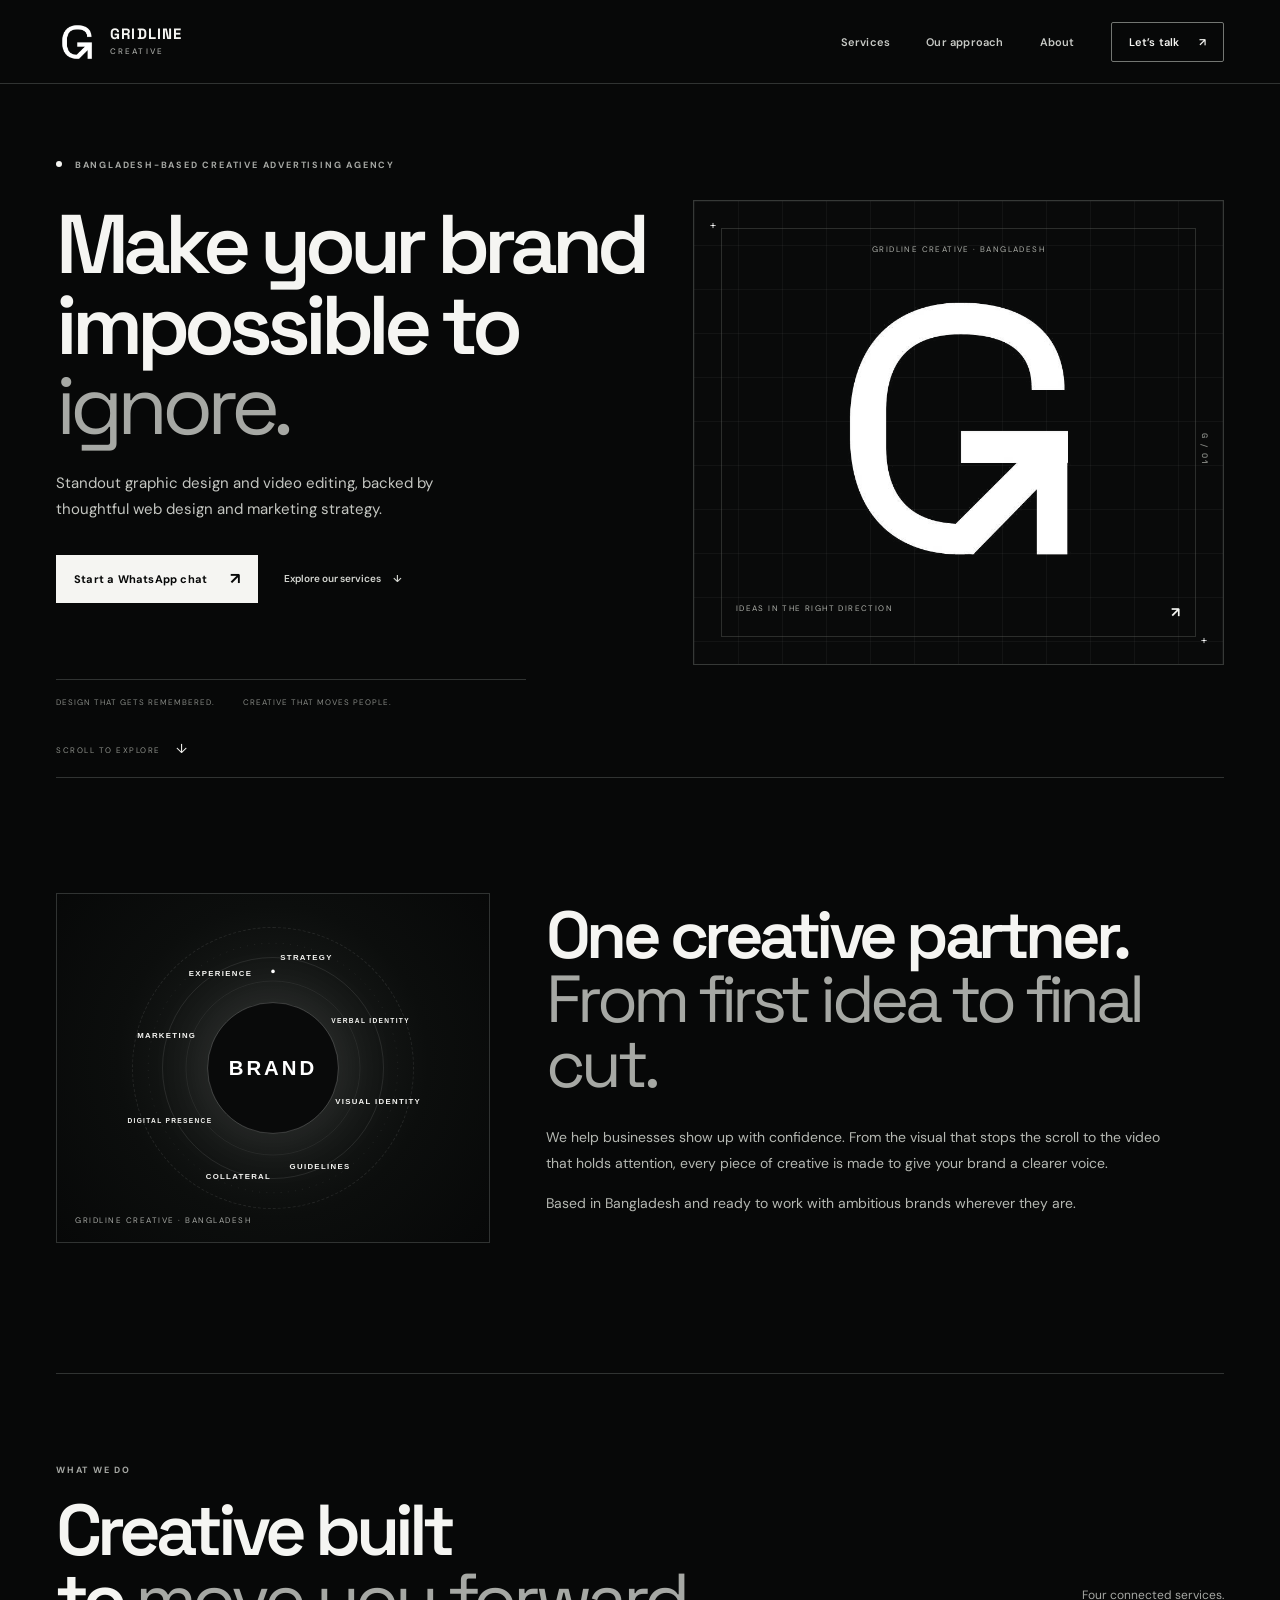
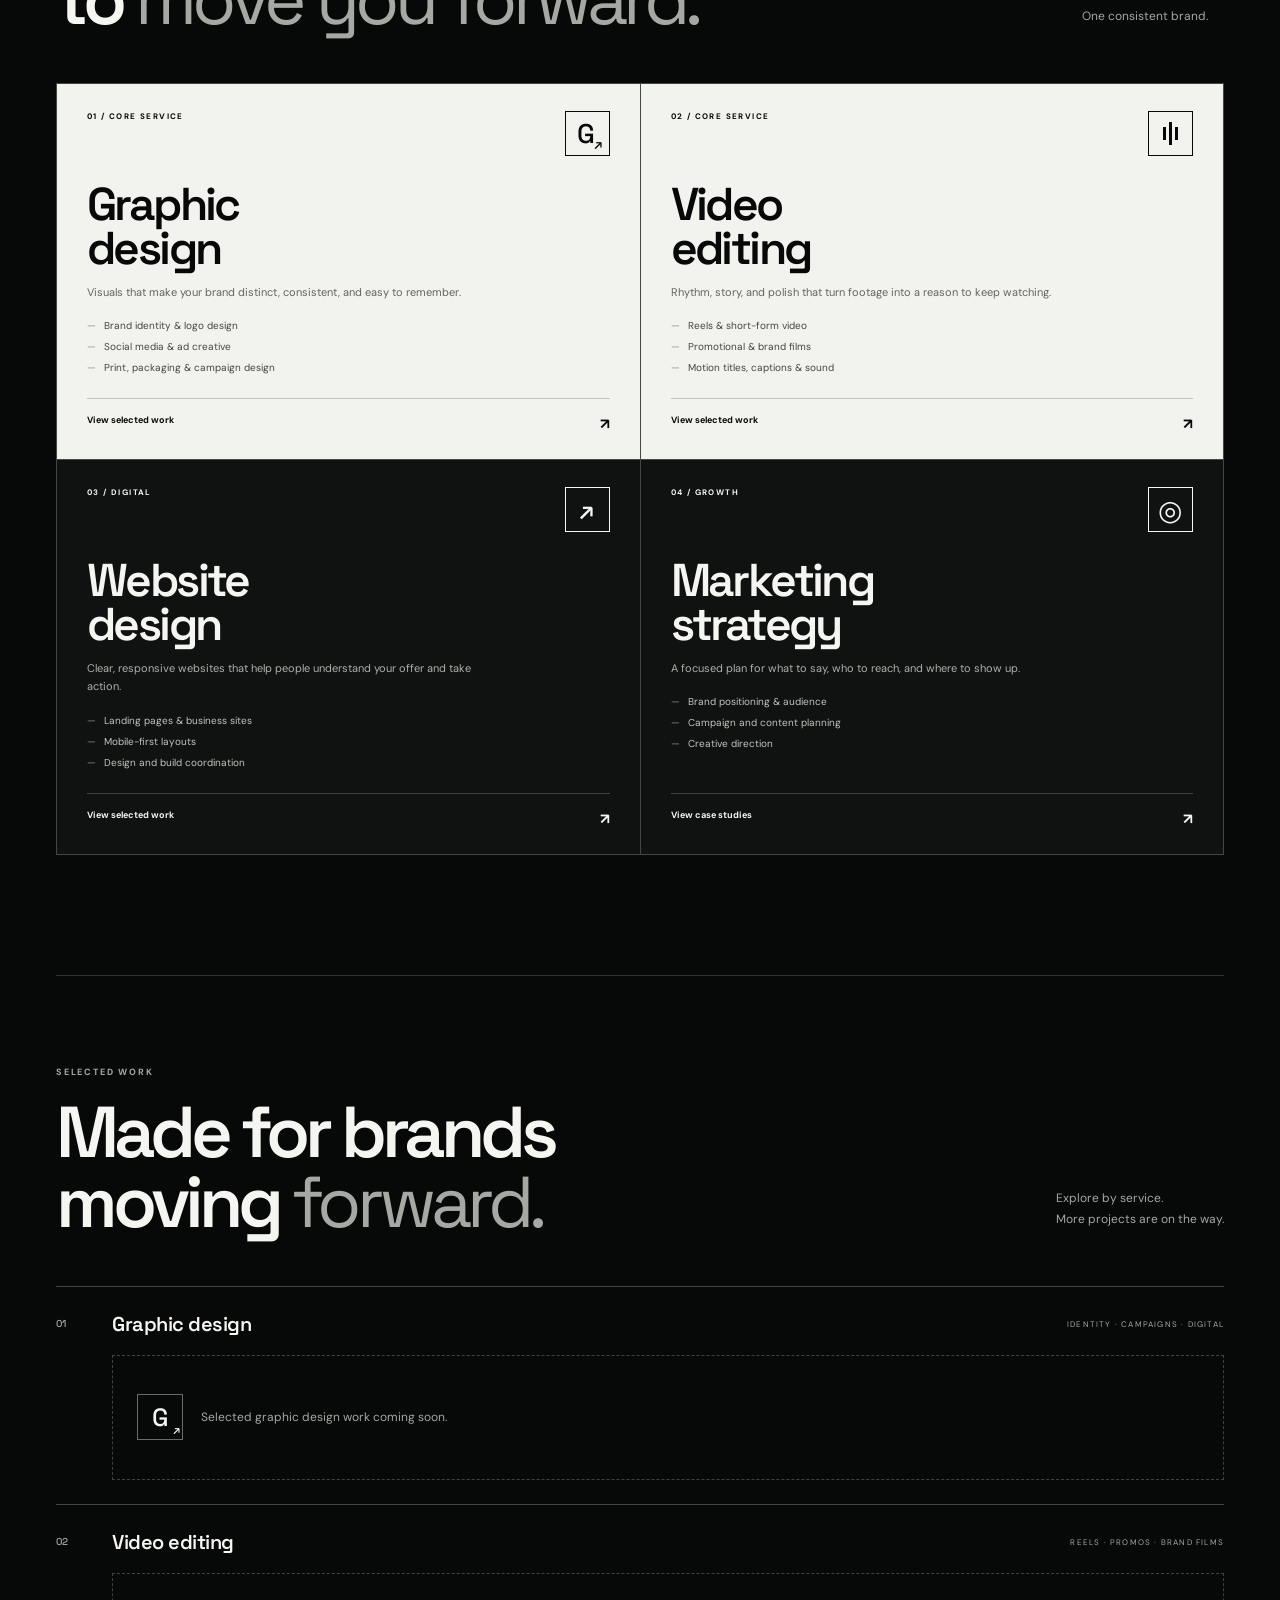
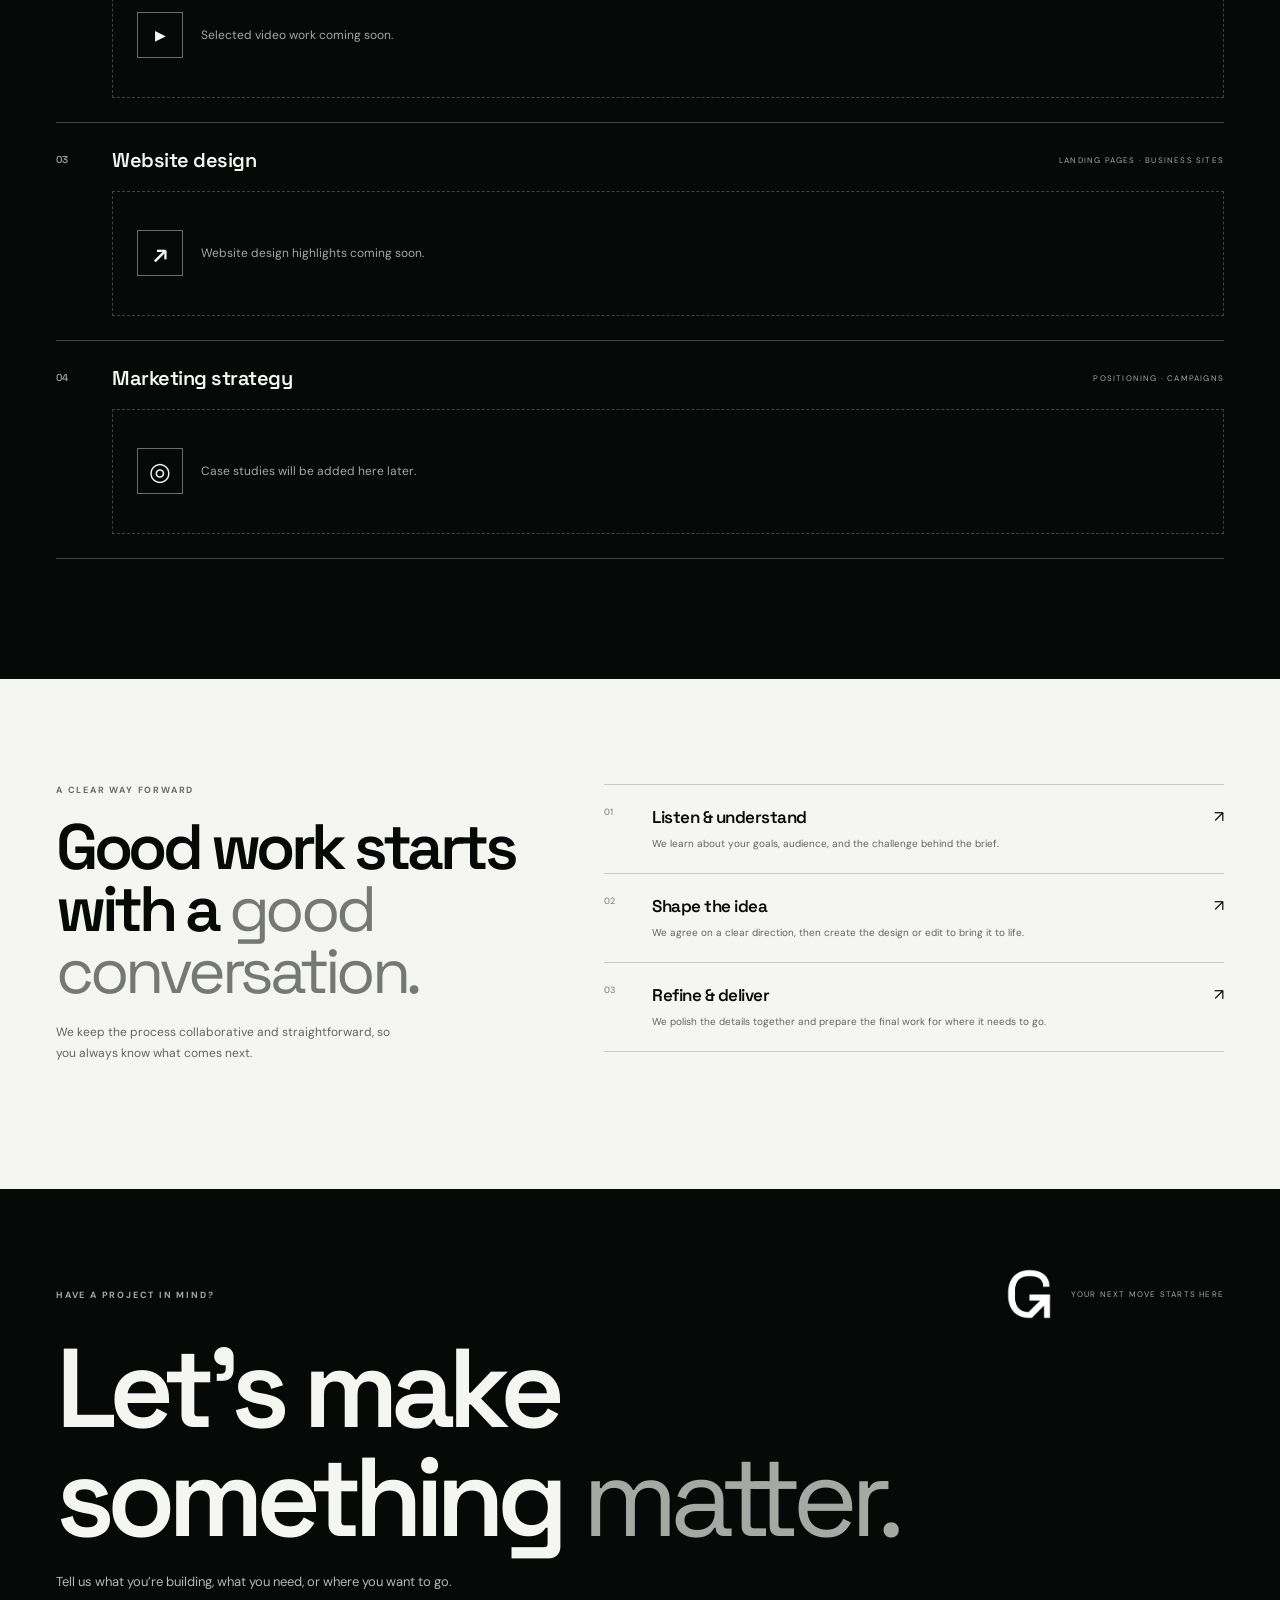
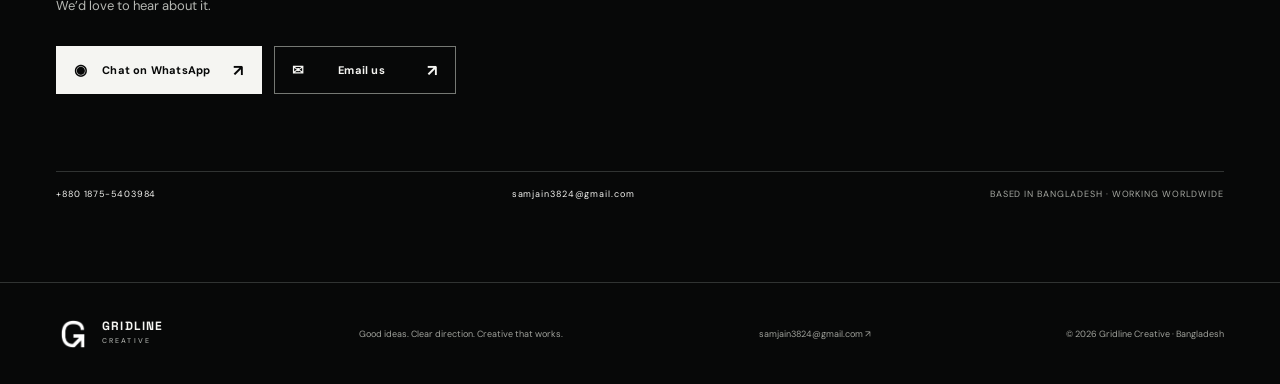
==== index.html @ 600e7d9c "Refresh orbit styles on the live site" ====
<!doctype html>
<html lang="en">
<head>
  <meta charset="utf-8">
  <meta name="viewport" content="width=device-width, initial-scale=1">
  <meta name="theme-color" content="#070808">
  <meta name="description" content="Gridline is a Bangladesh-based advertising agency for graphic design, video editing, website design, and marketing strategy.">
  <title>Gridline Creative — Design that makes your brand move</title>
  <link rel="preconnect" href="https://fonts.googleapis.com">
  <link rel="preconnect" href="https://fonts.gstatic.com" crossorigin>
  <link href="https://fonts.googleapis.com/css2?family=DM+Sans:wght@400;500;600;700&family=Space+Grotesk:wght@400;500;600;700&display=swap" rel="stylesheet">
  <link rel="stylesheet" href="styles.css?v=4">
  <script src="script.js" defer></script>
</head>
<body>
  <header class="site-header">
    <a class="brand" href="#home" aria-label="Gridline Creative home">
      <img src="gridline-mark.png" alt="Gridline G-arrow logo" class="brand-logo">
      <span class="brand-name">GRIDLINE<span>CREATIVE</span></span>
    </a>
    <button class="menu-toggle" aria-label="Open navigation" aria-expanded="false"><span></span><span></span></button>
    <nav class="nav-links" aria-label="Main navigation">
      <a href="#services">Services</a><a href="#approach">Our approach</a><a href="#about">About</a><a class="nav-cta" href="#contact">Let’s talk <span>↗</span></a>
    </nav>
  </header>

  <main>
    <section class="hero section-wrap" id="home">
      <div class="hero-copy">
        <p class="eyebrow"><span class="status-dot"></span> Bangladesh-based creative advertising agency</p>
        <h1>Make your brand<br>impossible to <span>ignore.</span></h1>
        <p class="hero-lede">Standout graphic design and video editing, backed by thoughtful web design and marketing strategy.</p>
        <div class="hero-actions"><a class="button button-light" href="https://wa.me/8801875403984?text=Hi%20Gridline%2C%20I%27d%20like%20to%20discuss%20a%20project." target="_blank" rel="noopener noreferrer">Start a WhatsApp chat <span>↗</span></a><a class="text-link" href="#services">Explore our services <span>↓</span></a></div>
        <div class="hero-foot"><span>DESIGN THAT GETS REMEMBERED.</span><span>CREATIVE THAT MOVES PEOPLE.</span></div>
      </div>
      <div class="hero-visual" aria-label="Gridline G-arrow logo on a black background" role="img">
        <div class="visual-grid"></div><div class="visual-cross cross-one">+</div><div class="visual-cross cross-two">+</div>
        <div class="visual-frame"><span class="frame-top">GRIDLINE CREATIVE · BANGLADESH</span><img src="gridline-mark.png" alt="" class="hero-logo"><span class="frame-bottom">IDEAS IN THE RIGHT DIRECTION <b>↗</b></span></div>
        <div class="visual-index">G / 01</div>
      </div>
      <a class="scroll-cue" href="#services" aria-label="Scroll to services">SCROLL TO EXPLORE <span>↓</span></a>
    </section>

    <section class="intro section-wrap" id="about">
      <figure class="intro-visual"><img class="intro-loop" src="assets/brand-loop.svg?v=3" alt="BRAND in the center surrounded by orbiting brand strategy and identity services"><figcaption>GRIDLINE CREATIVE · BANGLADESH</figcaption></figure>
      <div><h2>One creative partner.<br><span>From first idea to final cut.</span></h2><p class="body-copy">We help businesses show up with confidence. From the visual that stops the scroll to the video that holds attention, every piece of creative is made to give your brand a clearer voice.</p><p class="body-copy">Based in Bangladesh and ready to work with ambitious brands wherever they are.</p></div>
    </section>

    <section class="services section-wrap" id="services">
      <div class="section-heading"><div><p class="eyebrow">What we do</p><h2>Creative built<br>to <span>move you forward.</span></h2></div><p>Four connected services.<br>One consistent brand.</p></div>
      <div class="service-grid">
        <article class="service-card service-primary"><div class="service-top"><span>01 / CORE SERVICE</span><span class="service-icon icon-design">G<span>↗</span></span></div><h3>Graphic<br>design</h3><p>Visuals that make your brand distinct, consistent, and easy to remember.</p><ul><li>Brand identity & logo design</li><li>Social media & ad creative</li><li>Print, packaging & campaign design</li></ul><a href="#graphic-work" aria-label="View graphic design work">View selected work <span>↗</span></a></article>
        <article class="service-card service-primary"><div class="service-top"><span>02 / CORE SERVICE</span><span class="service-icon icon-video"><i></i><i></i><i></i></span></div><h3>Video<br>editing</h3><p>Rhythm, story, and polish that turn footage into a reason to keep watching.</p><ul><li>Reels & short-form video</li><li>Promotional & brand films</li><li>Motion titles, captions & sound</li></ul><a href="#video-work" aria-label="View video editing work">View selected work <span>↗</span></a></article>
        <article class="service-card service-secondary"><div class="service-top"><span>03 / DIGITAL</span><span class="service-icon icon-web">↗</span></div><h3>Website<br>design</h3><p>Clear, responsive websites that help people understand your offer and take action.</p><ul><li>Landing pages & business sites</li><li>Mobile-first layouts</li><li>Design and build coordination</li></ul><a href="#website-work" aria-label="View website design work">View selected work <span>↗</span></a></article>
        <article class="service-card service-secondary"><div class="service-top"><span>04 / GROWTH</span><span class="service-icon icon-strategy">◎</span></div><h3>Marketing<br>strategy</h3><p>A focused plan for what to say, who to reach, and where to show up.</p><ul><li>Brand positioning & audience</li><li>Campaign and content planning</li><li>Creative direction</li></ul><a href="#strategy-work" aria-label="View marketing strategy case studies">View case studies <span>↗</span></a></article>
      </div>
    </section>

    <section class="portfolio section-wrap" id="portfolio"><div class="section-heading"><div><p class="eyebrow">Selected work</p><h2>Made for brands<br>moving <span>forward.</span></h2></div><p>Explore by service.<br>More projects are on the way.</p></div>
      <div class="portfolio-list">
        <section class="portfolio-group" id="graphic-work"><div class="portfolio-label"><span>01</span><h3>Graphic design</h3><span>IDENTITY · CAMPAIGNS · DIGITAL</span></div><div class="gallery-empty"><span class="gallery-symbol">G<span>↗</span></span><p>Selected graphic design work coming soon.</p></div></section>
        <section class="portfolio-group" id="video-work"><div class="portfolio-label"><span>02</span><h3>Video editing</h3><span>REELS · PROMOS · BRAND FILMS</span></div><div class="gallery-empty"><span class="gallery-symbol gallery-play">▶</span><p>Selected video work coming soon.</p></div></section>
        <section class="portfolio-group" id="website-work"><div class="portfolio-label"><span>03</span><h3>Website design</h3><span>LANDING PAGES · BUSINESS SITES</span></div><div class="gallery-empty"><span class="gallery-symbol">↗</span><p>Website design highlights coming soon.</p></div></section>
        <section class="portfolio-group" id="strategy-work"><div class="portfolio-label"><span>04</span><h3>Marketing strategy</h3><span>POSITIONING · CAMPAIGNS</span></div><div class="gallery-empty"><span class="gallery-symbol">◎</span><p>Case studies will be added here later.</p></div></section>
      </div>
    </section>

    <section class="approach" id="approach"><div class="section-wrap approach-inner"><div class="approach-heading"><p class="eyebrow">A clear way forward</p><h2>Good work starts<br>with a <span>good conversation.</span></h2><p>We keep the process collaborative and straightforward, so you always know what comes next.</p></div><div class="steps"><article><span>01</span><div><h3>Listen & understand</h3><p>We learn about your goals, audience, and the challenge behind the brief.</p></div><b>↗</b></article><article><span>02</span><div><h3>Shape the idea</h3><p>We agree on a clear direction, then create the design or edit to bring it to life.</p></div><b>↗</b></article><article><span>03</span><div><h3>Refine & deliver</h3><p>We polish the details together and prepare the final work for where it needs to go.</p></div><b>↗</b></article></div></div></section>

    <section class="contact section-wrap" id="contact"><div class="contact-mark"><img src="gridline-mark.png" alt="Gridline G-arrow logo"><span>YOUR NEXT MOVE STARTS HERE</span></div><p class="eyebrow">Have a project in mind?</p><h2>Let’s make<br>something <span>matter.</span></h2><p class="contact-copy">Tell us what you’re building, what you need, or where you want to go. We’d love to hear about it.</p><div class="contact-actions"><a class="button button-light" href="https://wa.me/8801875403984?text=Hi%20Gridline%2C%20I%27d%20like%20to%20discuss%20a%20project." target="_blank" rel="noopener noreferrer"><span class="whatsapp-icon">◉</span> Chat on WhatsApp <span>↗</span></a><a class="button button-outline" href="https://mail.google.com/mail/?view=cm&amp;fs=1&amp;to=samjain3824%40gmail.com&amp;su=Project%20enquiry%20for%20Gridline" target="_blank" rel="noopener noreferrer"><span class="mail-icon">✉</span> Email us <span>↗</span></a></div><div class="contact-details"><a href="https://wa.me/8801875403984" target="_blank" rel="noopener noreferrer">+880 1875-5403984</a><a href="mailto:samjain3824@gmail.com">samjain3824@gmail.com</a><span>BASED IN BANGLADESH · WORKING WORLDWIDE</span></div></section>
  </main>

  <footer class="site-footer"><a class="brand" href="#home"><img src="gridline-mark.png" alt="" class="brand-logo"><span class="brand-name">GRIDLINE<span>CREATIVE</span></span></a><p>Good ideas. Clear direction. Creative that works.</p><a class="footer-email" href="mailto:samjain3824@gmail.com">samjain3824@gmail.com ↗</a><span class="copyright">© <span id="year"></span> Gridline Creative · Bangladesh</span></footer>
</body>
</html>
---- styles.css ----
:root{--black:#070808;--black-soft:#101212;--white:#f5f5f2;--gray:#a6a8a4;--line:#303332;--dark-line:#d8d9d5;--display:'Space Grotesk',sans-serif;--body:'DM Sans',sans-serif}*{box-sizing:border-box}html{scroll-behavior:smooth;scroll-padding-top:84px}body{margin:0;background:var(--black);color:var(--white);font-family:var(--body);-webkit-font-smoothing:antialiased}a{color:inherit;text-decoration:none}button{font:inherit}.section-wrap{width:min(1240px,calc(100% - 112px));margin-inline:auto}.site-header{height:84px;padding:0 56px;display:flex;align-items:center;justify-content:space-between;border-bottom:1px solid var(--line);background:var(--black);position:relative;z-index:5}.brand{display:flex;align-items:center;gap:12px}.brand-logo{width:42px;height:42px;object-fit:cover;display:block}.brand-name{font:700 15px/1 var(--display);letter-spacing:1.2px}.brand-name>span{display:block;color:var(--gray);font:500 8px/1.5 var(--body);letter-spacing:2.1px;margin-top:4px}.nav-links{display:flex;align-items:center;gap:36px;font-size:11px;font-weight:600;letter-spacing:.2px}.nav-links>a:not(.nav-cta){color:#c7c9c5}.nav-cta{border:1px solid #737672;padding:12px 17px;border-radius:2px}.nav-cta span{padding-left:16px}.nav-cta:hover,.button-outline:hover{background:var(--white);color:var(--black)}.menu-toggle{display:none}.hero{min-height:660px;display:grid;grid-template-columns:1.06fr .94fr;position:relative;padding-top:75px;padding-bottom:70px;gap:38px}.hero-copy{display:flex;flex-direction:column;align-items:flex-start;justify-content:center;position:relative;z-index:1}.eyebrow{text-transform:uppercase;font-size:9px;font-weight:700;letter-spacing:1.8px;color:var(--gray);margin:0}.status-dot{display:inline-block;width:6px;height:6px;background:var(--white);border-radius:50%;margin-right:9px;vertical-align:1px}.hero h1,.intro h2,.section-heading h2,.approach h2,.contact h2{font:600 clamp(53px,6.5vw,88px)/.97 var(--display);letter-spacing:-6px;margin:33px 0 24px}.hero h1 span,.intro h2 span,.section-heading h2 span,.approach h2 span,.contact h2 span{color:var(--gray);font-weight:400}.hero-lede{max-width:450px;font-size:15px;line-height:1.75;color:#c4c6c1;margin:0}.hero-actions{display:flex;align-items:center;gap:26px;margin-top:32px}.button{min-height:48px;display:inline-flex;align-items:center;gap:15px;padding:0 17px;font-size:11px;font-weight:700;letter-spacing:.2px;border:1px solid transparent;transition:.2s ease}.button span:last-child{font-size:16px;margin-left:8px}.button-light{background:var(--white);color:var(--black)}.button-light:hover{background:#d7d9d3}.text-link{font-size:10px;font-weight:600;color:#d5d7d2}.text-link span{padding-left:10px}.hero-foot{display:flex;gap:28px;margin-top:76px;padding-top:17px;border-top:1px solid var(--line);width:min(470px,100%);font-size:8px;letter-spacing:1px;color:#858883}.hero-visual{height:465px;align-self:center;background:#090a0a;border:1px solid #363937;position:relative;overflow:hidden}.visual-grid{position:absolute;inset:0;background-image:linear-gradient(#ffffff0a 1px,transparent 1px),linear-gradient(90deg,#ffffff0a 1px,transparent 1px);background-size:44px 44px}.visual-frame{position:absolute;inset:27px;border:1px solid #62656066;display:flex;flex-direction:column;align-items:center;justify-content:space-between;padding:15px 14px}.frame-top,.frame-bottom{font-size:8px;letter-spacing:1.4px;color:#adafa9}.frame-bottom{align-self:stretch;display:flex;justify-content:space-between}.frame-bottom b{font-size:14px;color:var(--white)}.hero-logo{width:68%;max-width:320px;aspect-ratio:1/1;object-fit:cover;mix-blend-mode:screen}.visual-cross{position:absolute;color:#fff;font-size:12px;font-weight:300;z-index:1}.cross-one{top:16px;left:16px}.cross-two{bottom:16px;right:16px}.visual-index{position:absolute;right:13px;top:50%;writing-mode:vertical-rl;font:600 8px var(--display);letter-spacing:2px;color:#858883}.scroll-cue{position:absolute;bottom:20px;left:0;font-size:8px;letter-spacing:1.5px;color:#8d908a}.scroll-cue span{font-size:13px;padding-left:12px;color:var(--white)}.intro{border-top:1px solid var(--line);padding:115px 0 130px;display:grid;grid-template-columns:.78fr 1.22fr}.intro>.eyebrow{padding-top:10px}.intro h2{font-size:clamp(45px,5.2vw,68px);letter-spacing:-4.5px;margin:0 0 28px}.body-copy{font-size:14px;line-height:1.85;max-width:640px;color:#b5b8b2;margin:0 0 15px}.services{padding:90px 0 120px;border-top:1px solid var(--line)}.section-heading{display:flex;justify-content:space-between;align-items:flex-end;margin-bottom:48px}.section-heading h2{font-size:clamp(46px,5.7vw,72px);letter-spacing:-5px;margin:20px 0 0}.section-heading>p{font-size:12px;line-height:1.75;color:var(--gray);margin:0 0 8px}.service-grid{display:grid;grid-template-columns:1fr 1fr;gap:1px;background:#444744;border:1px solid #444744}.service-card{min-height:355px;padding:27px 30px 25px;display:flex;flex-direction:column}.service-primary{background:#f2f2ef;color:var(--black)}.service-secondary{background:var(--black-soft);color:var(--white)}.service-top{display:flex;justify-content:space-between;align-items:flex-start;font-size:8px;letter-spacing:1.4px;font-weight:700}.service-icon{width:45px;height:45px;border:1px solid currentColor;display:grid;place-items:center;font:500 27px var(--display)}.icon-design{position:relative}.icon-design span{position:absolute;font-size:14px;right:4px;bottom:2px}.icon-video{display:flex;align-items:center;justify-content:center;gap:3px}.icon-video i{width:3px;height:13px;background:currentColor;display:block}.icon-video i:nth-child(2){height:23px}.icon-web{font-size:25px}.icon-strategy{font-size:28px}.service-card h3{font:600 clamp(32px,4vw,46px)/.96 var(--display);letter-spacing:-2.6px;margin:26px 0 12px}.service-card>p{max-width:390px;font-size:11px;line-height:1.7;color:#62655f;margin:0 0 14px}.service-secondary>p{color:#adb0aa}.service-card ul{list-style:none;padding:0;margin:0 0 20px;font-size:10px;line-height:2.1;color:#434640}.service-secondary ul{color:#c2c4be}.service-card li:before{content:'—';padding-right:8px;color:#8a8d85}.service-card>a{margin-top:auto;padding-top:15px;border-top:1px solid #c4c5bf;display:flex;justify-content:space-between;font-size:9px;font-weight:700}.service-secondary>a{border-color:#3f4240}.service-card>a span{font-size:15px}.approach{background:var(--white);color:var(--black);padding:105px 0 112px}.approach-inner{display:grid;grid-template-columns:.85fr 1.15fr;gap:90px}.approach .eyebrow{color:#696c66}.approach h2{font-size:clamp(44px,5vw,66px);letter-spacing:-4.5px;margin:20px 0}.approach h2 span{color:#767973}.approach-heading>p:last-child{font-size:12px;line-height:1.8;color:#62655f;max-width:340px}.steps{border-top:1px solid #c9cac4}.steps article{display:grid;grid-template-columns:38px 1fr 18px;gap:10px;align-items:start;border-bottom:1px solid #c9cac4;padding:21px 0}.steps article>span{font-size:9px;color:#777a74}.steps h3{font:600 17px var(--display);letter-spacing:-.5px;margin:0 0 7px}.steps p{font-size:10px;line-height:1.7;color:#62655f;margin:0}.steps b{font-weight:400;text-align:right}.contact{padding:100px 0 82px;position:relative}.contact-mark{display:flex;align-items:center;gap:15px;position:absolute;top:78px;right:0;font-size:8px;letter-spacing:1.2px;color:var(--gray)}.contact-mark img{width:54px;height:54px;object-fit:cover}.contact h2{font-size:clamp(65px,9vw,112px);letter-spacing:-8px;margin:34px 0 18px}.contact-copy{max-width:420px;color:#b6b8b3;font-size:13px;line-height:1.8;margin:0}.contact-actions{display:flex;gap:12px;margin-top:29px}.contact-actions .button{min-width:182px;justify-content:space-between}.button-outline{border-color:#757873}.contact-details{display:flex;justify-content:space-between;border-top:1px solid var(--line);padding-top:16px;margin-top:77px;font-size:9px;letter-spacing:.9px;color:#a6a8a2}.contact-details a{color:var(--white)}.contact-details a:hover,.footer-email:hover{color:#d0d2cc}.whatsapp-icon{font-size:15px}.mail-icon{font-size:14px}.site-footer{min-height:102px;padding:22px 56px;border-top:1px solid var(--line);display:flex;align-items:center;justify-content:space-between;gap:22px}.site-footer .brand-logo{width:34px;height:34px}.site-footer .brand-name{font-size:12px}.site-footer .brand-name>span{font-size:7px}.site-footer p,.footer-email,.copyright{font-size:9px;color:#a0a29c;margin:0}.copyright{white-space:nowrap}
@media(max-width:850px){.section-wrap{width:calc(100% - 48px)}.site-header{padding-inline:24px}.hero{grid-template-columns:1fr;padding-top:55px;gap:30px}.hero-copy{padding-bottom:0}.hero h1{font-size:clamp(61px,10vw,84px)}.hero-foot{margin-top:45px}.hero-visual{height:min(465px,65vw);width:100%}.scroll-cue{bottom:16px}.intro{grid-template-columns:.65fr 1.35fr;padding:90px 0 100px}.approach-inner{gap:40px}.contact-mark{right:0}.site-footer{padding-inline:24px}}
@media(max-width:580px){html{scroll-padding-top:70px}.section-wrap{width:calc(100% - 40px)}.site-header{height:70px;padding-inline:20px}.brand{gap:9px}.brand-logo{width:36px;height:36px}.brand-name{font-size:13px}.menu-toggle{display:flex;width:38px;height:38px;background:none;border:1px solid #454845;border-radius:50%;align-items:center;justify-content:center;flex-direction:column;gap:5px}.menu-toggle span{width:13px;height:1px;background:var(--white)}.nav-links{display:none;position:absolute;top:70px;left:0;right:0;background:var(--black);padding:25px 20px 30px;flex-direction:column;align-items:flex-start;gap:22px;border-bottom:1px solid var(--line)}.nav-links.open{display:flex}.nav-cta{margin-top:4px}.hero{padding-top:48px;padding-bottom:54px;gap:28px}.eyebrow{font-size:8px;letter-spacing:1.3px}.hero h1{font-size:clamp(48px,12.4vw,67px);letter-spacing:-4px;margin:28px 0 18px}.hero-lede{font-size:13px}.hero-actions{align-items:flex-start;flex-direction:column;gap:20px;margin-top:25px}.button{min-height:46px}.hero-foot{gap:16px;margin-top:38px;padding-top:13px;font-size:7px;line-height:1.5}.hero-visual{height:330px}.visual-frame{inset:20px;padding:12px 10px}.frame-top,.frame-bottom{font-size:6px;letter-spacing:1px}.hero-logo{width:70%}.scroll-cue{font-size:7px;bottom:17px}.intro{display:block;padding:72px 0}.intro>.eyebrow{margin-bottom:28px}.intro h2{font-size:43px;letter-spacing:-3px}.body-copy{font-size:12px}.services{padding:72px 0 78px}.section-heading{align-items:flex-start;flex-direction:column;gap:16px;margin-bottom:28px}.section-heading h2{font-size:44px;letter-spacing:-3px}.section-heading>p{font-size:10px}.service-grid{grid-template-columns:1fr}.service-card{min-height:330px;padding:22px}.service-card h3{font-size:39px}.approach{padding:72px 0}.approach-inner{grid-template-columns:1fr;gap:30px}.approach h2{font-size:43px;letter-spacing:-3px}.approach-heading>p:last-child{font-size:11px}.steps article{grid-template-columns:30px 1fr 16px;padding:18px 0}.steps h3{font-size:15px}.contact{padding:74px 0 44px}.contact-mark{position:static;margin-bottom:42px;justify-content:flex-end;font-size:7px}.contact-mark img{width:42px;height:42px}.contact h2{font-size:62px;letter-spacing:-5px;margin:26px 0 16px}.contact-copy{font-size:11px}.contact-actions{flex-direction:column;align-items:stretch}.contact-actions .button{width:100%;max-width:300px}.contact-details{margin-top:48px;gap:20px;align-items:flex-start;font-size:7px}.contact-details span{text-align:right}.site-footer{padding:20px;display:grid;grid-template-columns:1fr auto;gap:15px}.site-footer p{grid-column:1/3;grid-row:2;font-size:8px}.footer-email{font-size:8px}.copyright{grid-column:1/3;font-size:8px}}
@media(prefers-reduced-motion:reduce){html{scroll-behavior:auto}*,*::before,*::after{transition:none!important}}

/* Portfolio and brand motion */
.brand-logo,.hero-logo,.contact-mark img{object-fit:contain}
.brand-logo{padding:2px}
.hero-logo{width:64%;max-width:300px}
.intro{grid-template-columns:.78fr 1.22fr;align-items:center;gap:56px}
.intro-visual{margin:0;min-height:310px;position:relative;display:grid;place-items:center;background:radial-gradient(circle at 50% 48%,#202321 0,#0c0e0d 55%,#070808 100%);border:1px solid var(--line);overflow:hidden}
.intro-visual:before,.intro-visual:after{content:"";position:absolute;border:1px solid #ffffff18;border-radius:50%;width:220px;height:220px}
.intro-visual:after{width:280px;height:280px;border-style:dashed;animation:orbit 32s linear infinite}
.intro-loop{position:relative;width:min(56%,190px);z-index:1;filter:drop-shadow(0 0 32px #ffffff1f);animation:brand-pulse 4s ease-in-out infinite}
.intro-visual figcaption{position:absolute;bottom:17px;left:18px;font-size:8px;letter-spacing:1.5px;color:var(--gray)}
@keyframes orbit{to{transform:rotate(360deg)}}
@keyframes brand-pulse{0%,100%{transform:scale(.96);opacity:.86}50%{transform:scale(1.04);opacity:1}}
.portfolio{padding:90px 0 120px;border-top:1px solid var(--line)}
.portfolio-list{border-top:1px solid #414441}
.portfolio-group{scroll-margin-top:90px;border-bottom:1px solid #414441;padding:24px 0}
.portfolio-label{display:grid;grid-template-columns:42px 1fr auto;align-items:center;gap:14px}
.portfolio-label>span:first-child{font:500 10px var(--display);color:var(--gray)}
.portfolio-label h3{font:600 20px var(--display);margin:0;letter-spacing:-.5px}
.portfolio-label>span:last-child{font-size:8px;letter-spacing:1.2px;color:var(--gray)}
.gallery-empty{min-height:125px;margin:18px 0 0 56px;border:1px dashed #3f4340;display:flex;align-items:center;gap:18px;padding:20px 24px;color:#a6a8a2}
.gallery-empty p{font-size:12px;margin:0}
.gallery-symbol{width:46px;height:46px;border:1px solid #696c67;display:grid;place-items:center;font:500 25px var(--display);position:relative;color:var(--white)}
.gallery-symbol>span{position:absolute;font-size:12px;right:2px;bottom:1px}
.gallery-play{font-size:14px}
@media(max-width:850px){.intro{gap:28px}.intro-visual{min-height:260px}}
@media(max-width:580px){.intro{display:grid;grid-template-columns:1fr;gap:30px;padding:72px 0}.intro-visual{min-height:220px;grid-row:2}.intro>div{grid-row:1}.intro h2{font-size:43px;letter-spacing:-3px}.portfolio{padding:72px 0 78px}.portfolio-label{grid-template-columns:28px 1fr;gap:8px}.portfolio-label h3{font-size:17px}.portfolio-label>span:last-child{grid-column:2;font-size:7px}.gallery-empty{margin-left:0;min-height:104px;padding:16px}.gallery-empty p{font-size:10px}}
@media(prefers-reduced-motion:reduce){.intro-loop,.intro-visual:after{animation:none}}
/* Give the orbiting service labels enough room to read clearly. */
.intro-visual{min-height:350px}
.intro-loop{width:min(82%,300px)}
@media(max-width:850px){.intro-visual{min-height:320px}}
@media(max-width:580px){.intro-visual{min-height:300px}.intro-loop{width:min(82%,270px)}}
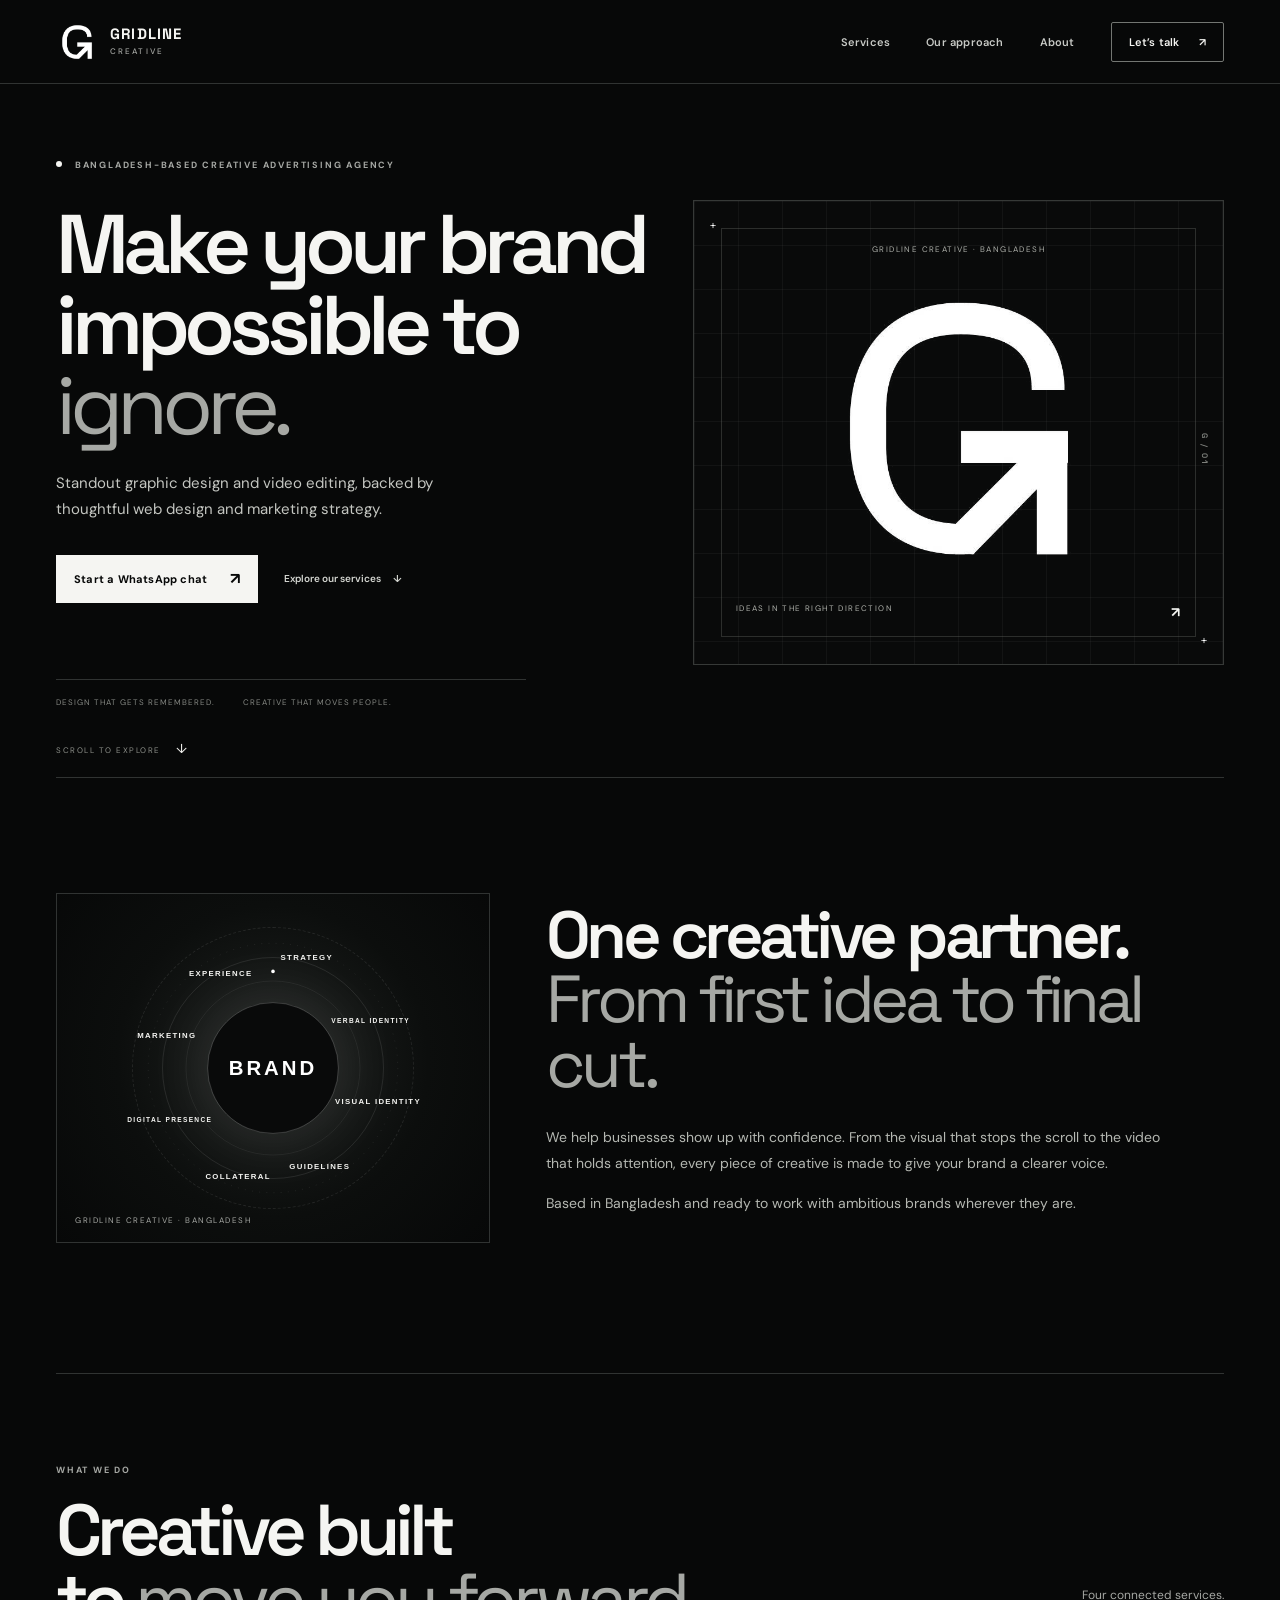
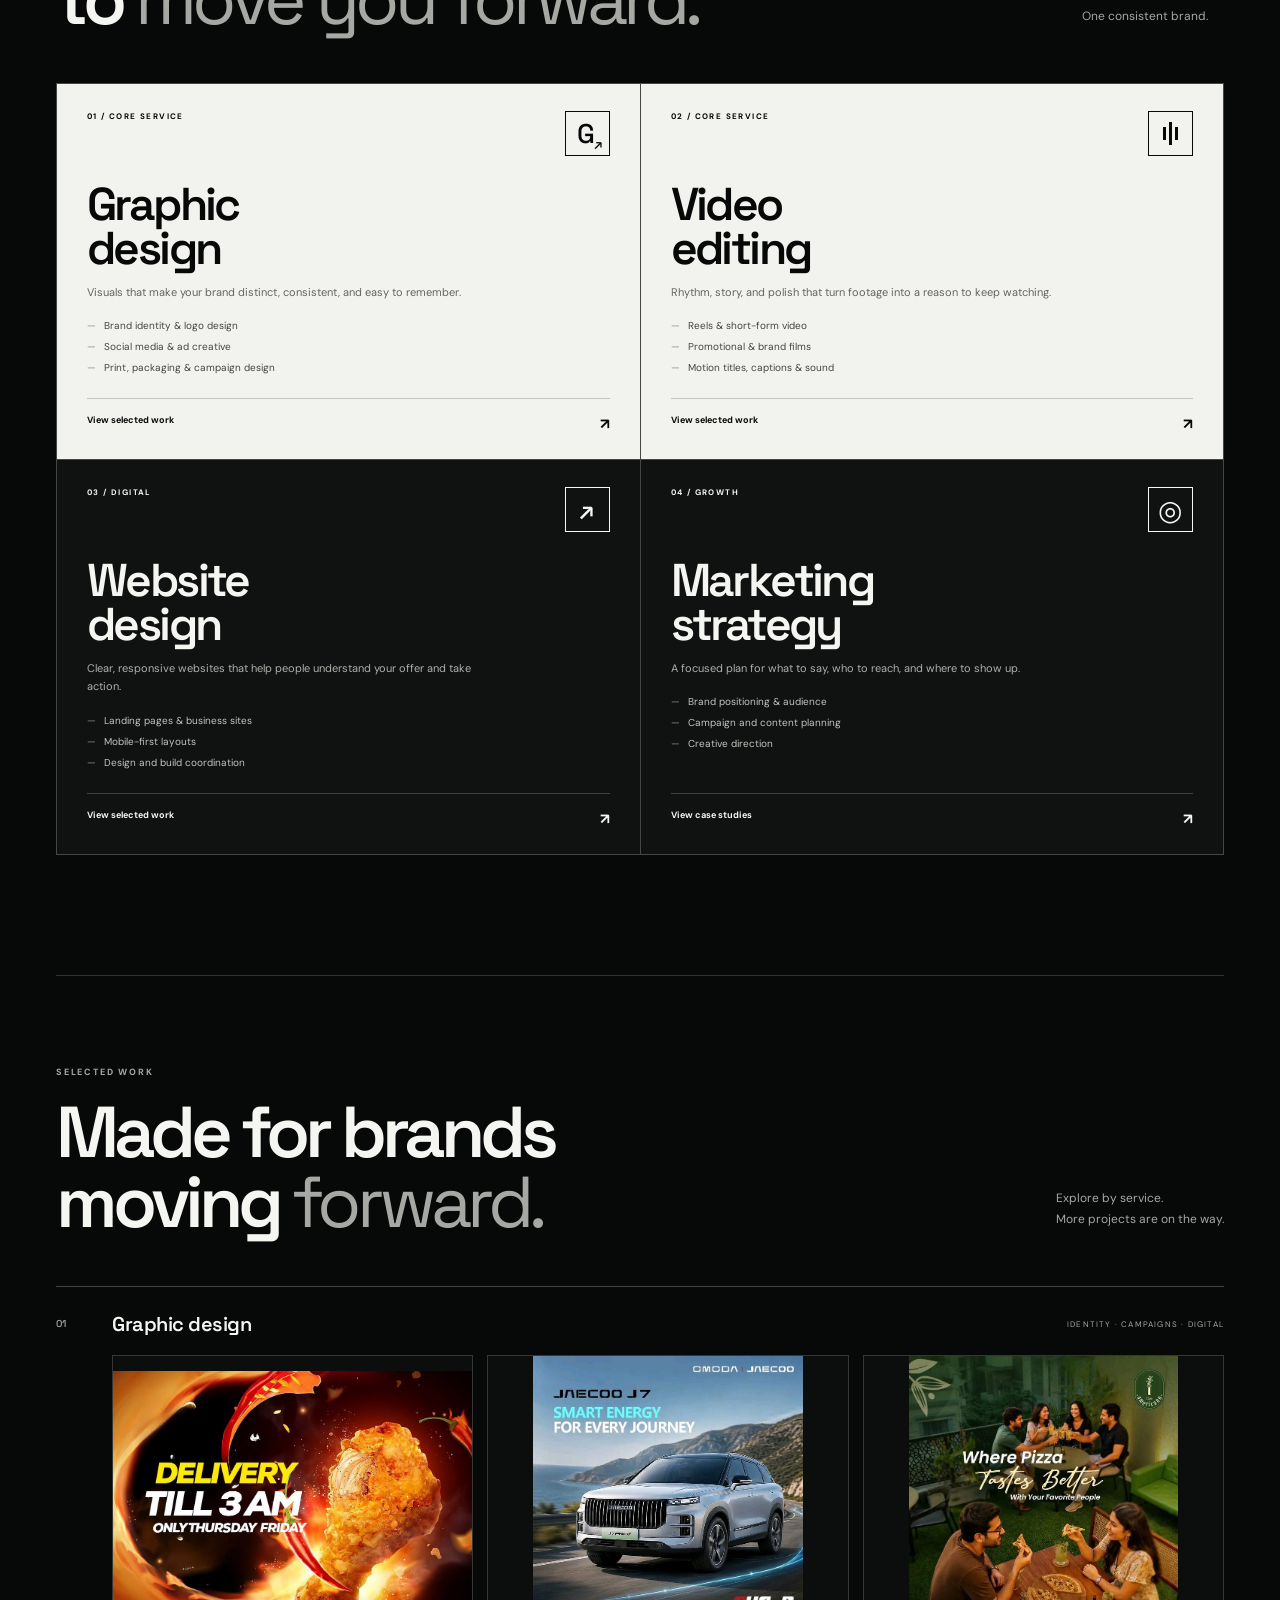
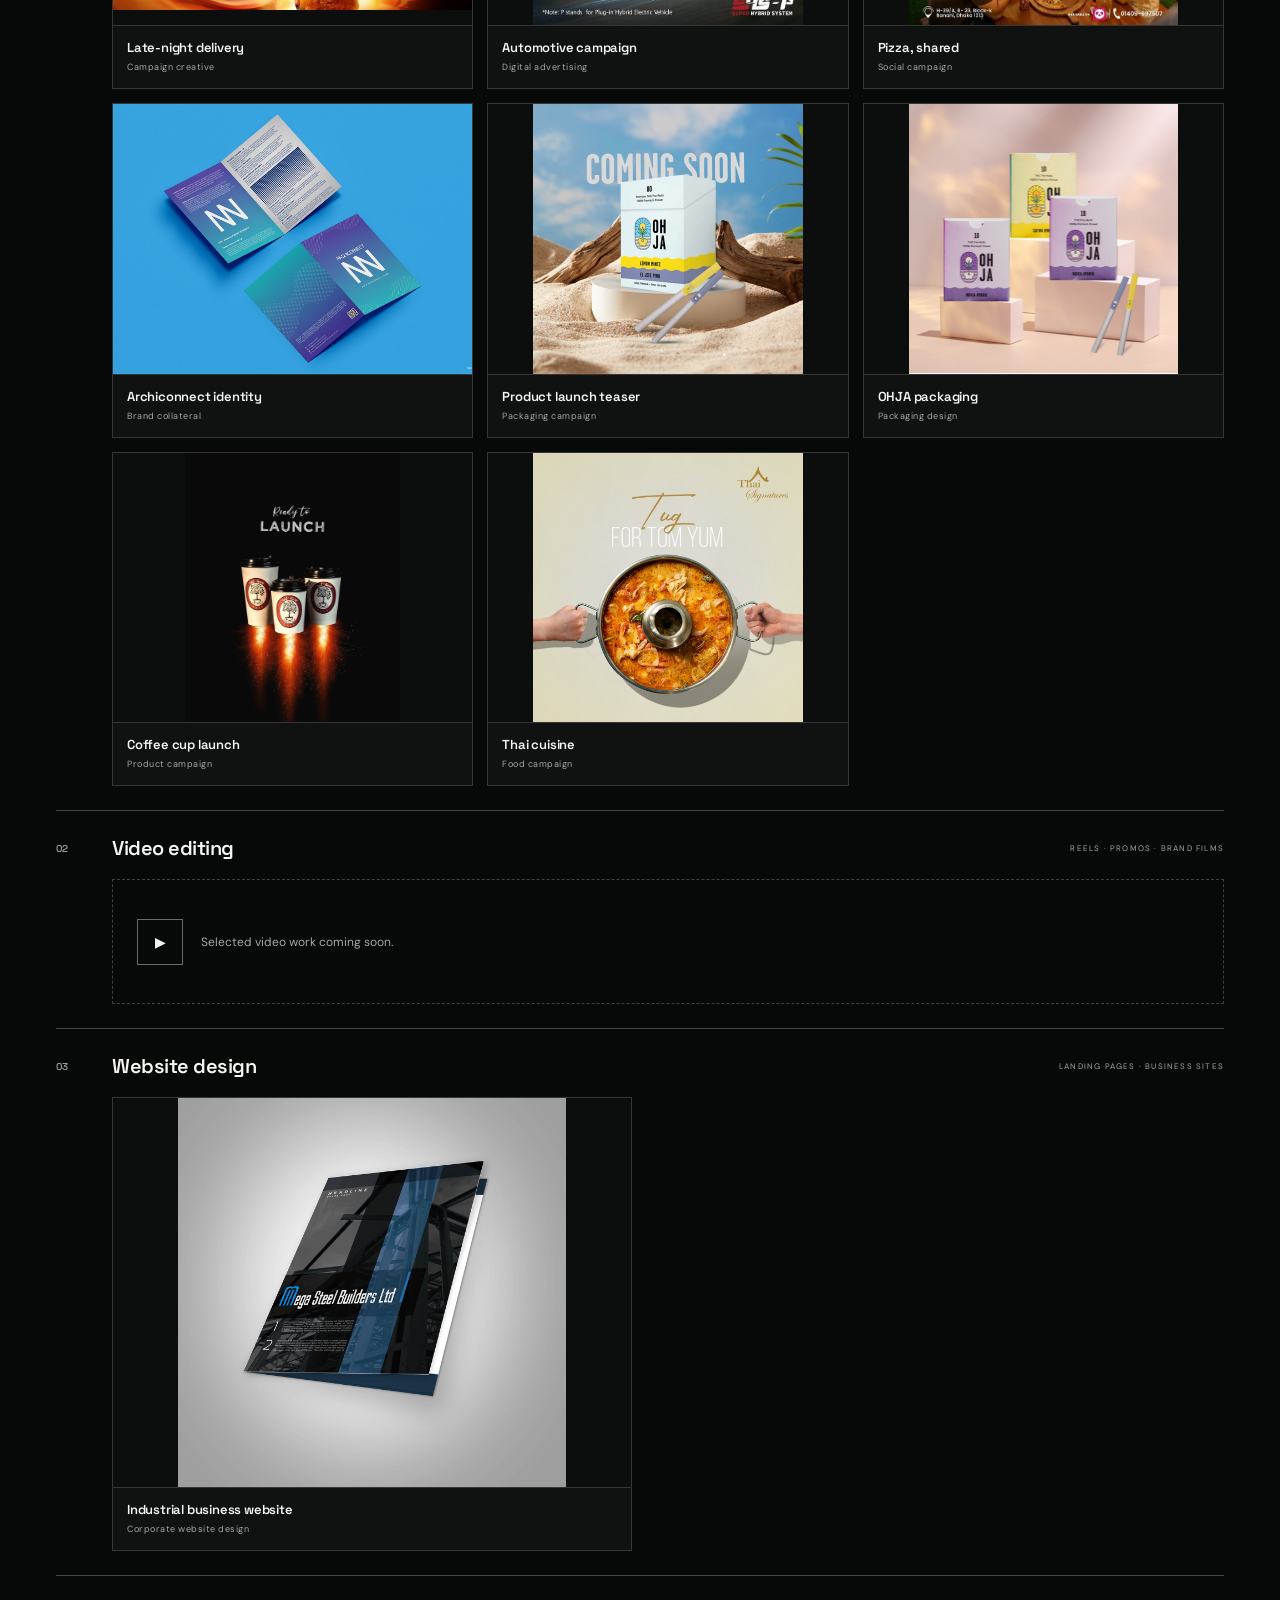
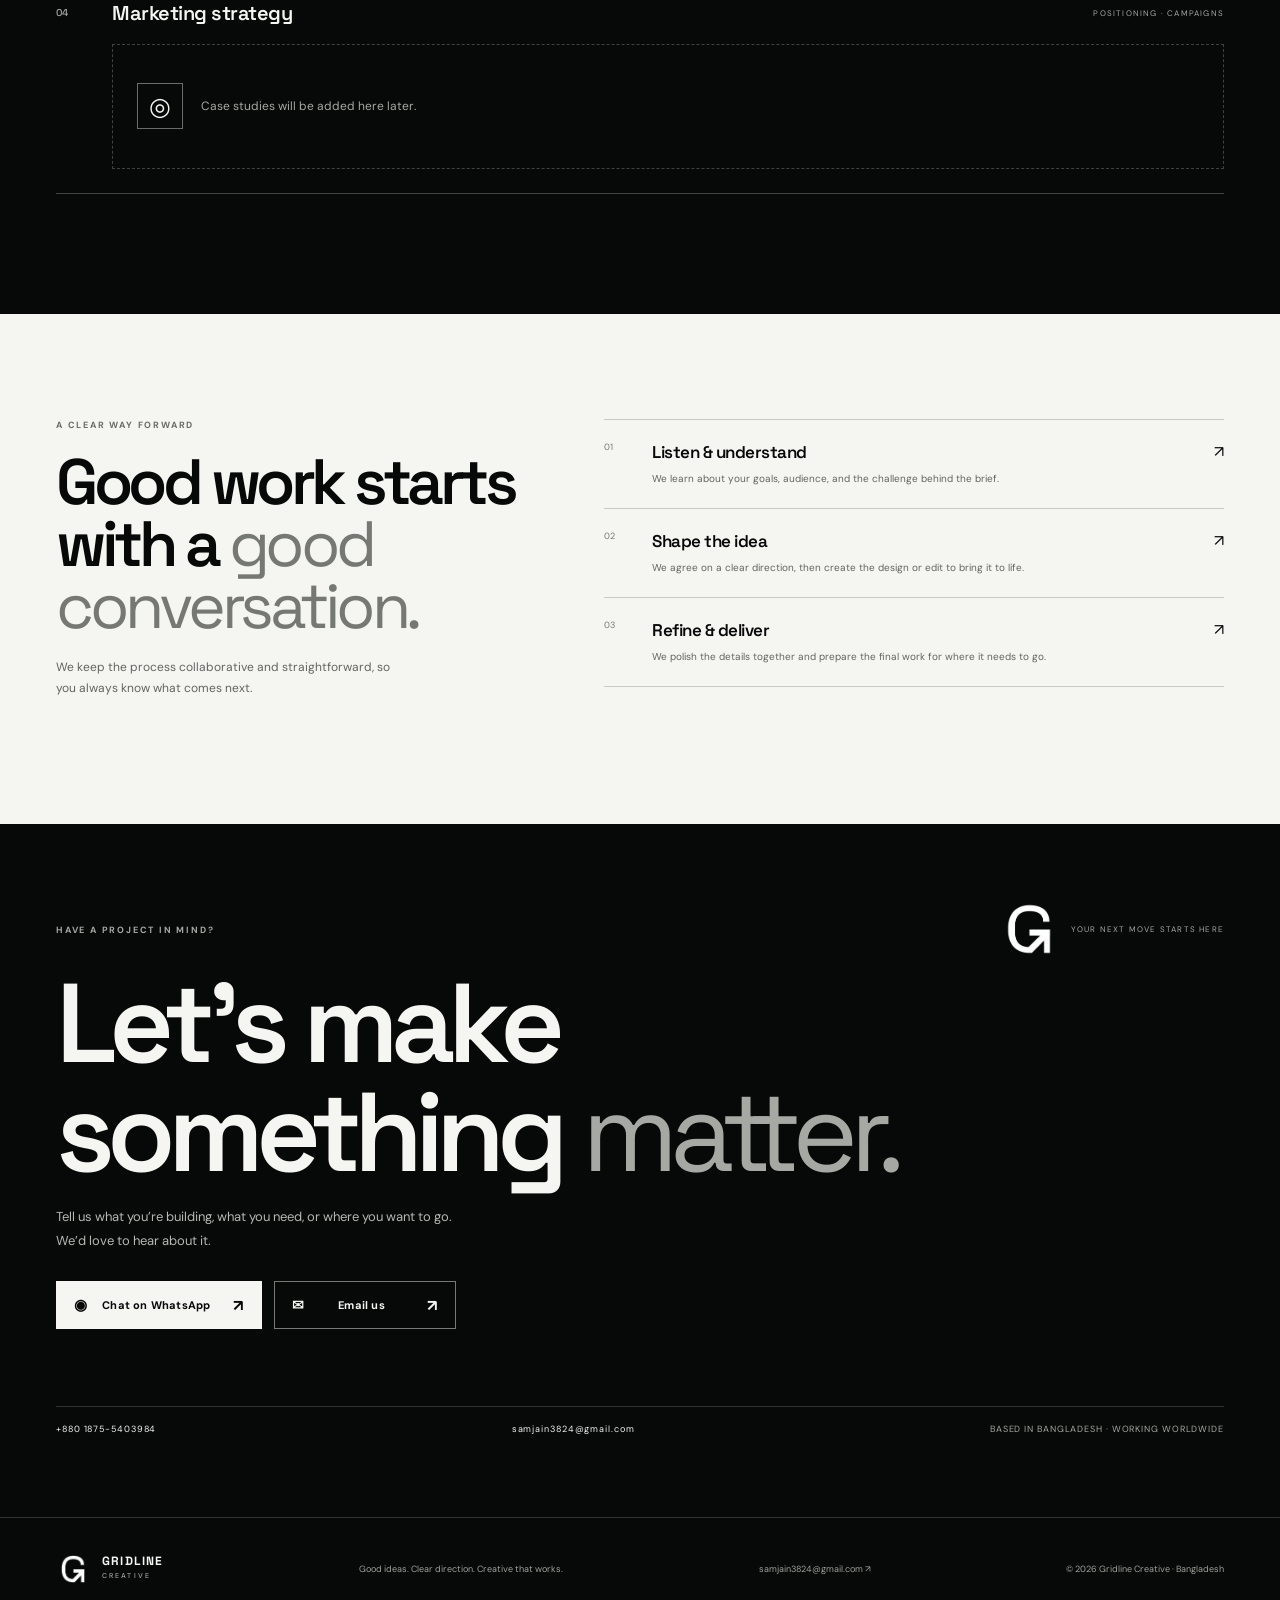
==== commit 72d1cee5: "Publish curated portfolio galleries" ====
--- a/index.html
+++ b/index.html
@@ -9,7 +9,7 @@
   <link rel="preconnect" href="https://fonts.googleapis.com">
   <link rel="preconnect" href="https://fonts.gstatic.com" crossorigin>
   <link href="https://fonts.googleapis.com/css2?family=DM+Sans:wght@400;500;600;700&family=Space+Grotesk:wght@400;500;600;700&display=swap" rel="stylesheet">
-  <link rel="stylesheet" href="styles.css?v=4">
+  <link rel="stylesheet" href="styles.css?v=5">
   <script src="script.js" defer></script>
 </head>
 <body>
@@ -58,9 +58,18 @@
 
     <section class="portfolio section-wrap" id="portfolio"><div class="section-heading"><div><p class="eyebrow">Selected work</p><h2>Made for brands<br>moving <span>forward.</span></h2></div><p>Explore by service.<br>More projects are on the way.</p></div>
       <div class="portfolio-list">
-        <section class="portfolio-group" id="graphic-work"><div class="portfolio-label"><span>01</span><h3>Graphic design</h3><span>IDENTITY · CAMPAIGNS · DIGITAL</span></div><div class="gallery-empty"><span class="gallery-symbol">G<span>↗</span></span><p>Selected graphic design work coming soon.</p></div></section>
+        <section class="portfolio-group" id="graphic-work"><div class="portfolio-label"><span>01</span><h3>Graphic design</h3><span>IDENTITY · CAMPAIGNS · DIGITAL</span></div><div class="gallery-grid">
+          <a class="gallery-card" href="assets/portfolio/graphic/night-delivery-campaign.jpg" target="_blank" rel="noopener noreferrer"><img src="assets/portfolio/graphic/night-delivery-campaign.jpg" alt="Dramatic late-night chicken delivery campaign artwork" loading="lazy"><span class="gallery-caption"><strong>Late-night delivery</strong><small>Campaign creative</small></span></a>
+          <a class="gallery-card" href="assets/portfolio/graphic/automotive-energy-campaign.jpg" target="_blank" rel="noopener noreferrer"><img src="assets/portfolio/graphic/automotive-energy-campaign.jpg" alt="Electric SUV campaign featuring a vehicle on a mountain road" loading="lazy"><span class="gallery-caption"><strong>Automotive campaign</strong><small>Digital advertising</small></span></a>
+          <a class="gallery-card" href="assets/portfolio/graphic/pizza-lifestyle-campaign.jpg" target="_blank" rel="noopener noreferrer"><img src="assets/portfolio/graphic/pizza-lifestyle-campaign.jpg" alt="Lifestyle social campaign showing friends sharing pizza" loading="lazy"><span class="gallery-caption"><strong>Pizza, shared</strong><small>Social campaign</small></span></a>
+          <a class="gallery-card" href="assets/portfolio/graphic/archiconnect-identity.jpg" target="_blank" rel="noopener noreferrer"><img src="assets/portfolio/graphic/archiconnect-identity.jpg" alt="Architectural brand stationery and identity system mockup" loading="lazy"><span class="gallery-caption"><strong>Archiconnect identity</strong><small>Brand collateral</small></span></a>
+          <a class="gallery-card" href="assets/portfolio/graphic/ohja-product-launch.jpg" target="_blank" rel="noopener noreferrer"><img src="assets/portfolio/graphic/ohja-product-launch.jpg" alt="Product launch teaser featuring OHJA packaging in a desert scene" loading="lazy"><span class="gallery-caption"><strong>Product launch teaser</strong><small>Packaging campaign</small></span></a>
+          <a class="gallery-card" href="assets/portfolio/graphic/ohja-packaging.jpg" target="_blank" rel="noopener noreferrer"><img src="assets/portfolio/graphic/ohja-packaging.jpg" alt="OHJA product packaging in a colorful studio composition" loading="lazy"><span class="gallery-caption"><strong>OHJA packaging</strong><small>Packaging design</small></span></a>
+          <a class="gallery-card" href="assets/portfolio/graphic/coffee-cup-launch.jpg" target="_blank" rel="noopener noreferrer"><img src="assets/portfolio/graphic/coffee-cup-launch.jpg" alt="Three branded takeaway coffee cups ready to launch" loading="lazy"><span class="gallery-caption"><strong>Coffee cup launch</strong><small>Product campaign</small></span></a>
+          <a class="gallery-card" href="assets/portfolio/graphic/thai-cuisine-campaign.jpg" target="_blank" rel="noopener noreferrer"><img src="assets/portfolio/graphic/thai-cuisine-campaign.jpg" alt="Overhead Thai cuisine campaign with a shared bowl of food" loading="lazy"><span class="gallery-caption"><strong>Thai cuisine</strong><small>Food campaign</small></span></a>
+        </div></section>
         <section class="portfolio-group" id="video-work"><div class="portfolio-label"><span>02</span><h3>Video editing</h3><span>REELS · PROMOS · BRAND FILMS</span></div><div class="gallery-empty"><span class="gallery-symbol gallery-play">▶</span><p>Selected video work coming soon.</p></div></section>
-        <section class="portfolio-group" id="website-work"><div class="portfolio-label"><span>03</span><h3>Website design</h3><span>LANDING PAGES · BUSINESS SITES</span></div><div class="gallery-empty"><span class="gallery-symbol">↗</span><p>Website design highlights coming soon.</p></div></section>
+        <section class="portfolio-group" id="website-work"><div class="portfolio-label"><span>03</span><h3>Website design</h3><span>LANDING PAGES · BUSINESS SITES</span></div><div class="gallery-grid gallery-single"><a class="gallery-card" href="assets/portfolio/web/industrial-website-design.jpg" target="_blank" rel="noopener noreferrer"><img src="assets/portfolio/web/industrial-website-design.jpg" alt="Industrial business website displayed on a desktop monitor" loading="lazy"><span class="gallery-caption"><strong>Industrial business website</strong><small>Corporate website design</small></span></a></div></section>
         <section class="portfolio-group" id="strategy-work"><div class="portfolio-label"><span>04</span><h3>Marketing strategy</h3><span>POSITIONING · CAMPAIGNS</span></div><div class="gallery-empty"><span class="gallery-symbol">◎</span><p>Case studies will be added here later.</p></div></section>
       </div>
     </section>
@@ -77,3 +86,4 @@
 
 
 
+
--- a/styles.css
+++ b/styles.css
@@ -35,3 +35,13 @@
 .intro-loop{width:min(82%,300px)}
 @media(max-width:850px){.intro-visual{min-height:320px}}
 @media(max-width:580px){.intro-visual{min-height:300px}.intro-loop{width:min(82%,270px)}}
+.gallery-grid{display:grid;grid-template-columns:repeat(3,minmax(0,1fr));gap:14px;margin:18px 0 0 56px}
+.gallery-single{grid-template-columns:minmax(0,520px)}
+.gallery-card{display:block;min-width:0;background:#101212;border:1px solid #343735;transition:transform .2s ease,border-color .2s ease}
+.gallery-card:hover{transform:translateY(-3px);border-color:#8f928d}
+.gallery-card img{display:block;width:100%;aspect-ratio:4/3;object-fit:contain;background:#0c0e0d}
+.gallery-caption{display:flex;flex-direction:column;gap:5px;padding:13px 14px 15px;border-top:1px solid #343735}
+.gallery-caption strong{font:600 13px var(--display);letter-spacing:-.2px;color:var(--white)}
+.gallery-caption small{font-size:9px;letter-spacing:.5px;color:var(--gray)}
+@media(max-width:850px){.gallery-grid{grid-template-columns:repeat(2,minmax(0,1fr));margin-left:0}}
+@media(max-width:580px){.gallery-grid{grid-template-columns:1fr;gap:12px}.gallery-caption{padding:11px 12px}.gallery-caption strong{font-size:12px}}
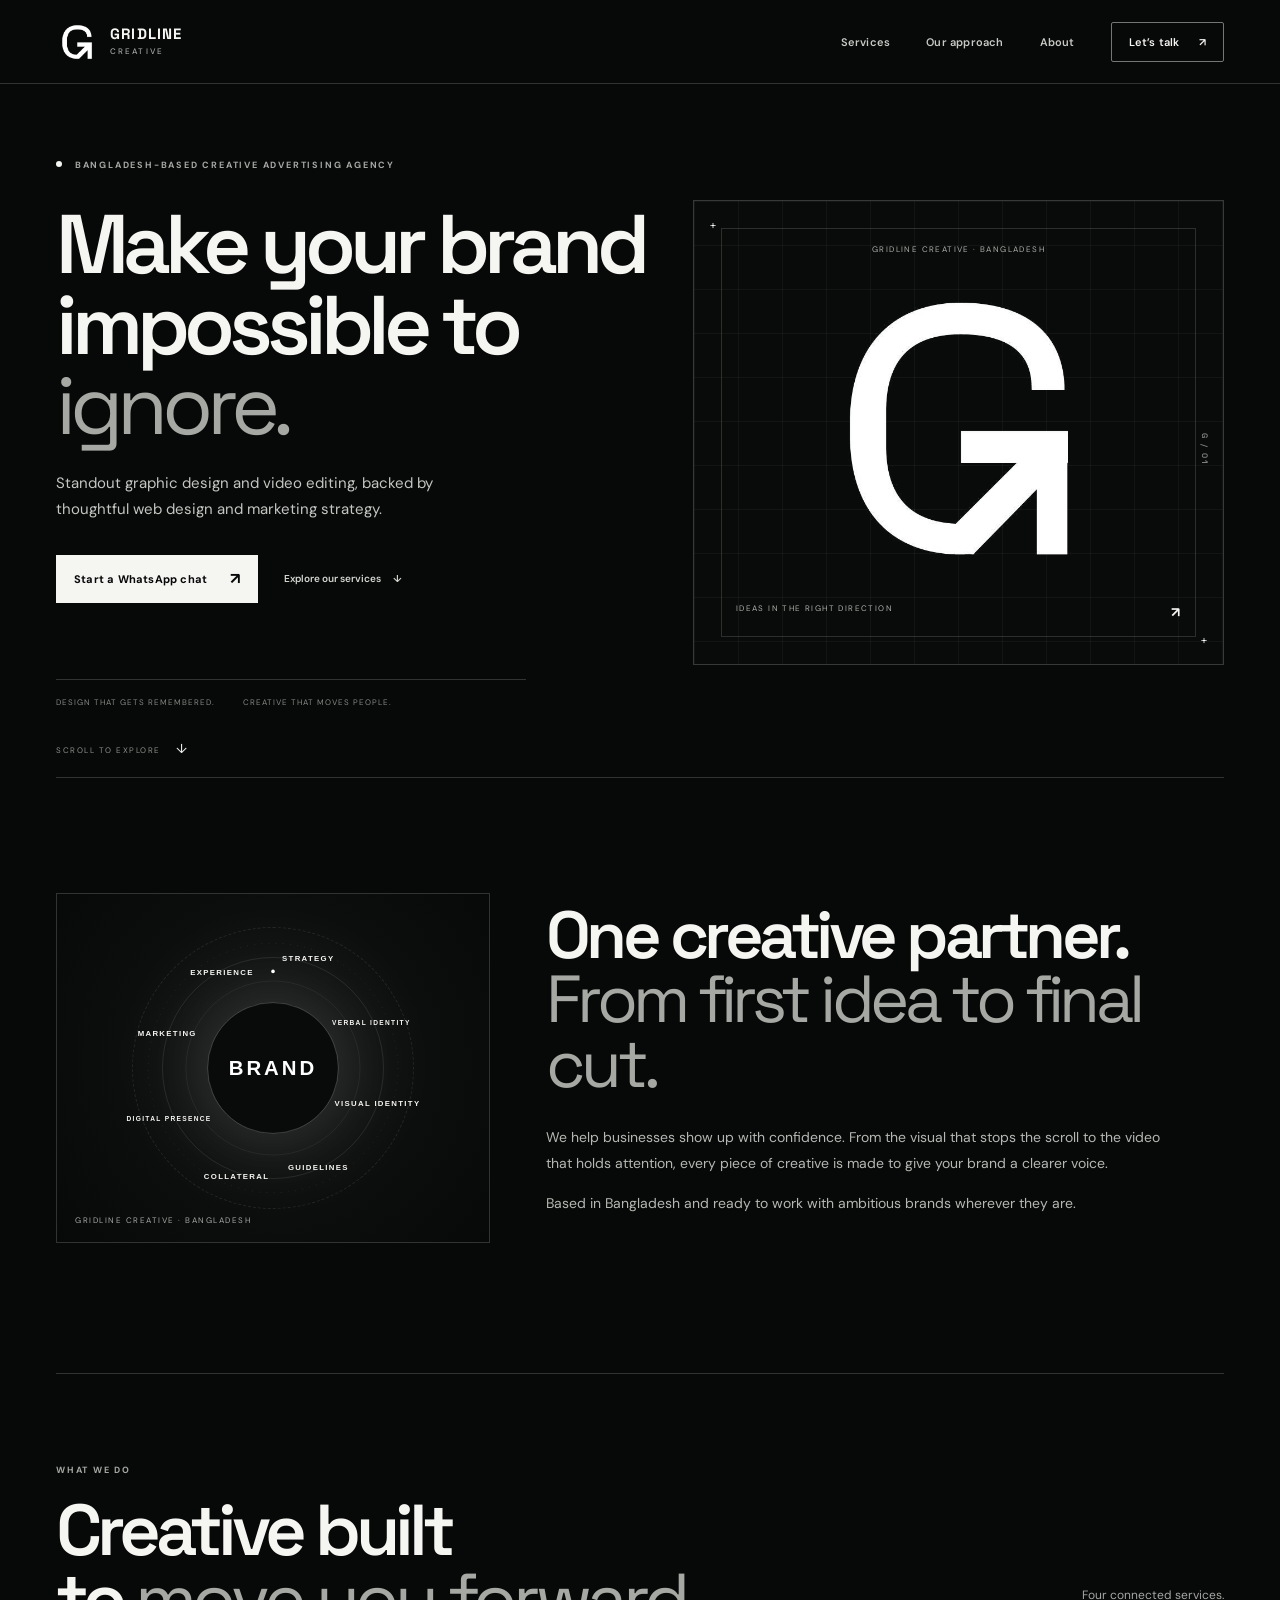
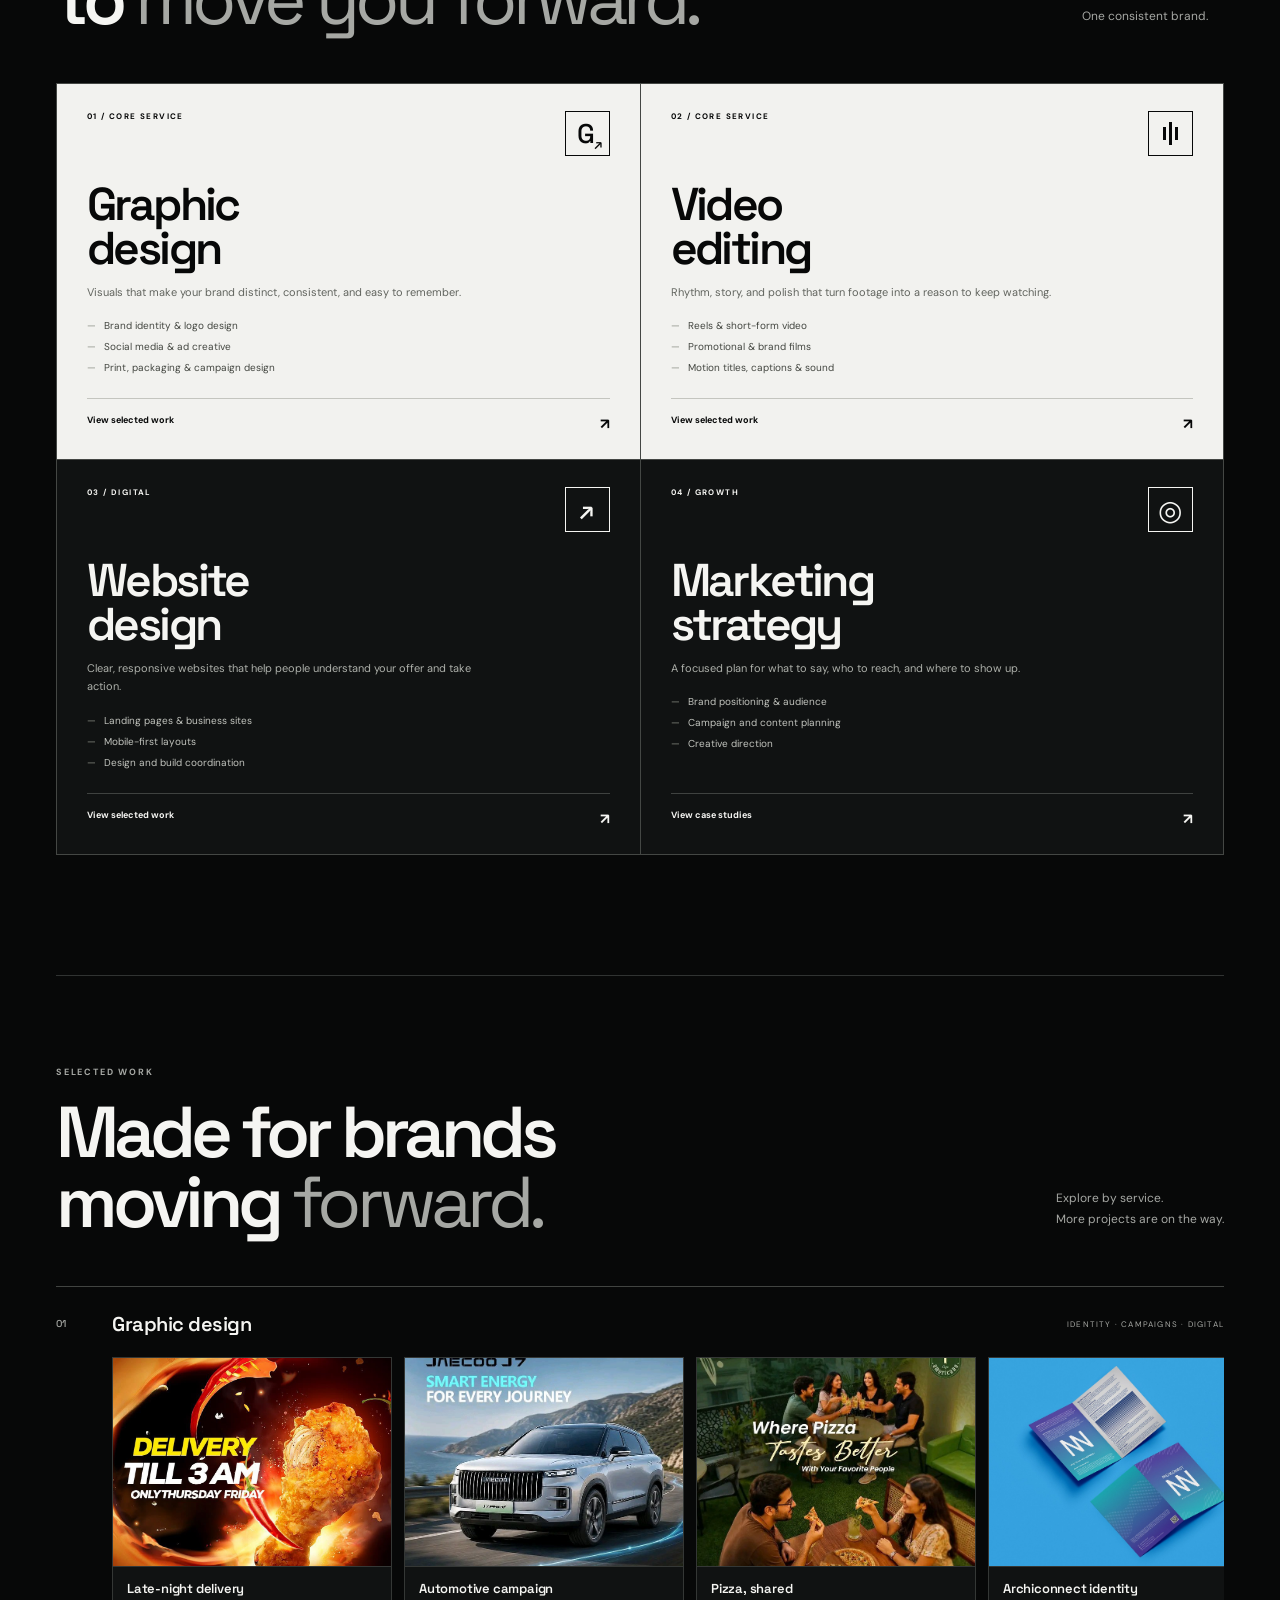
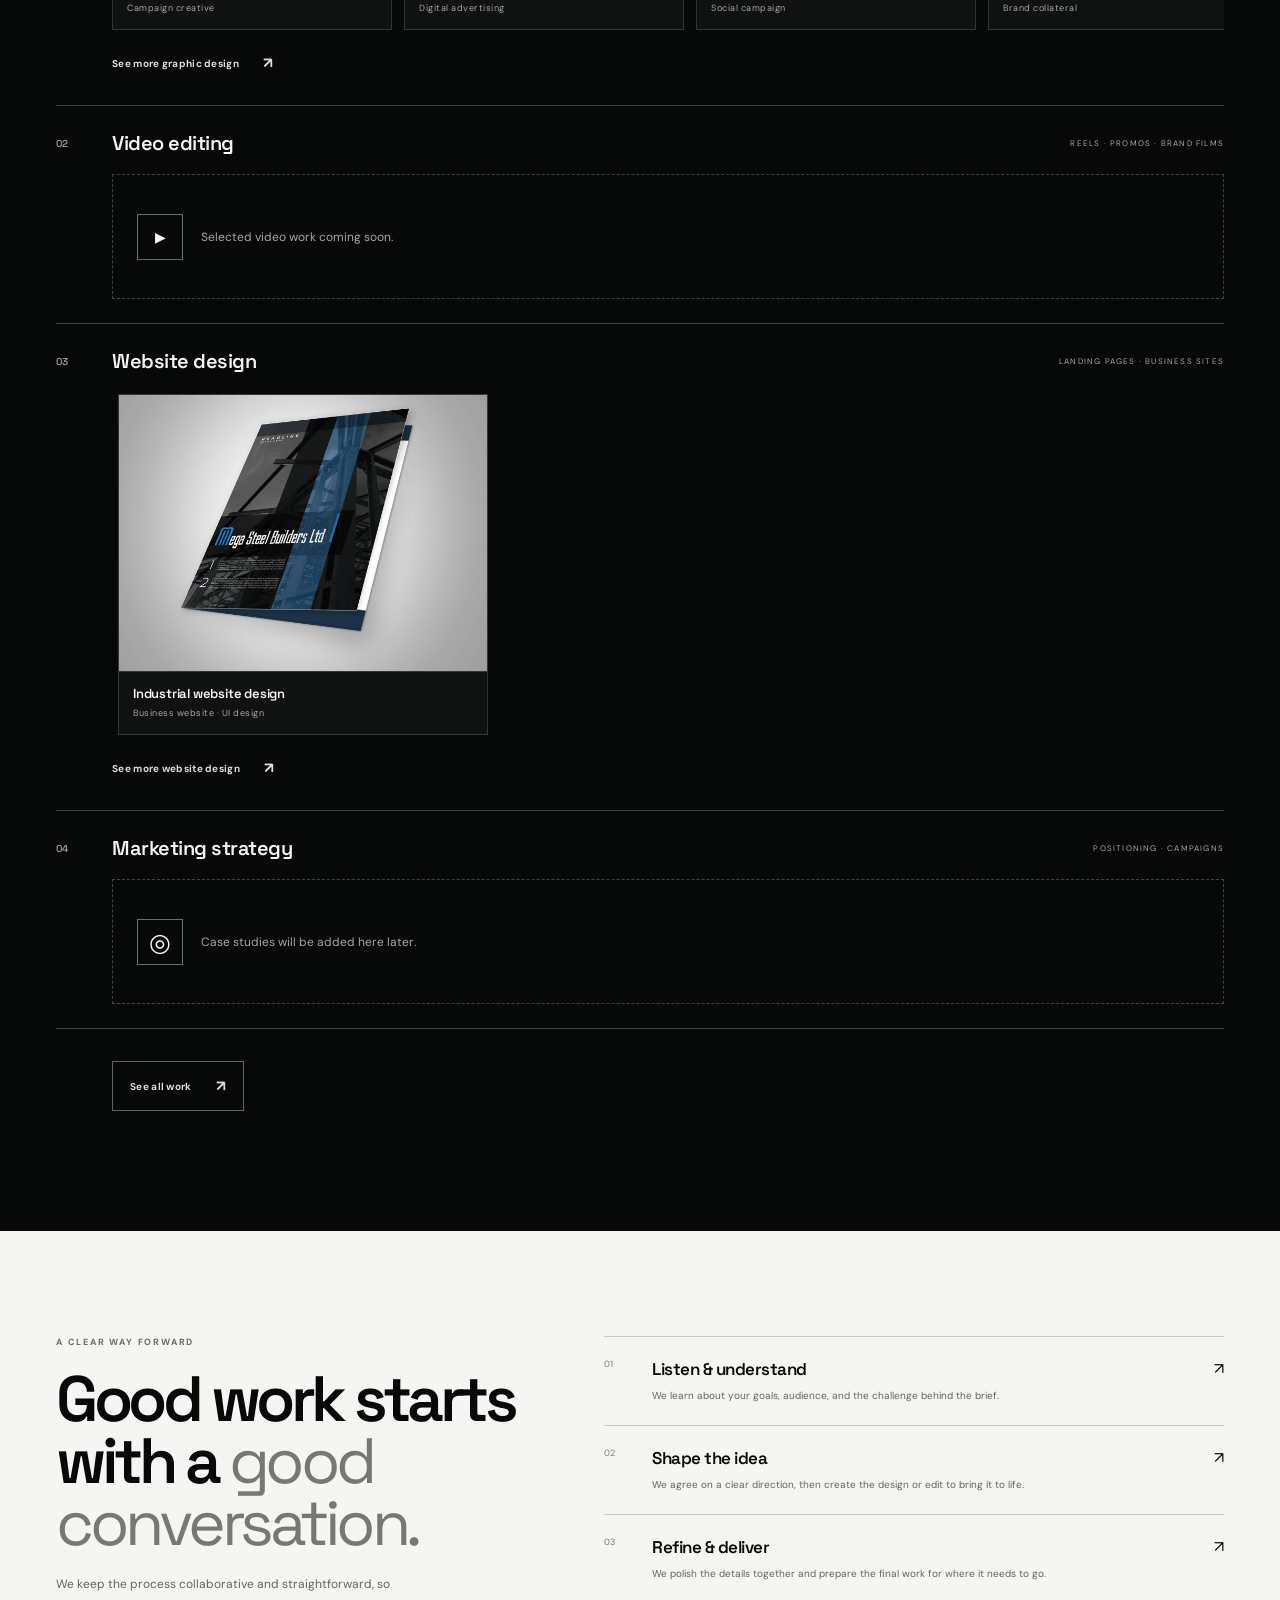
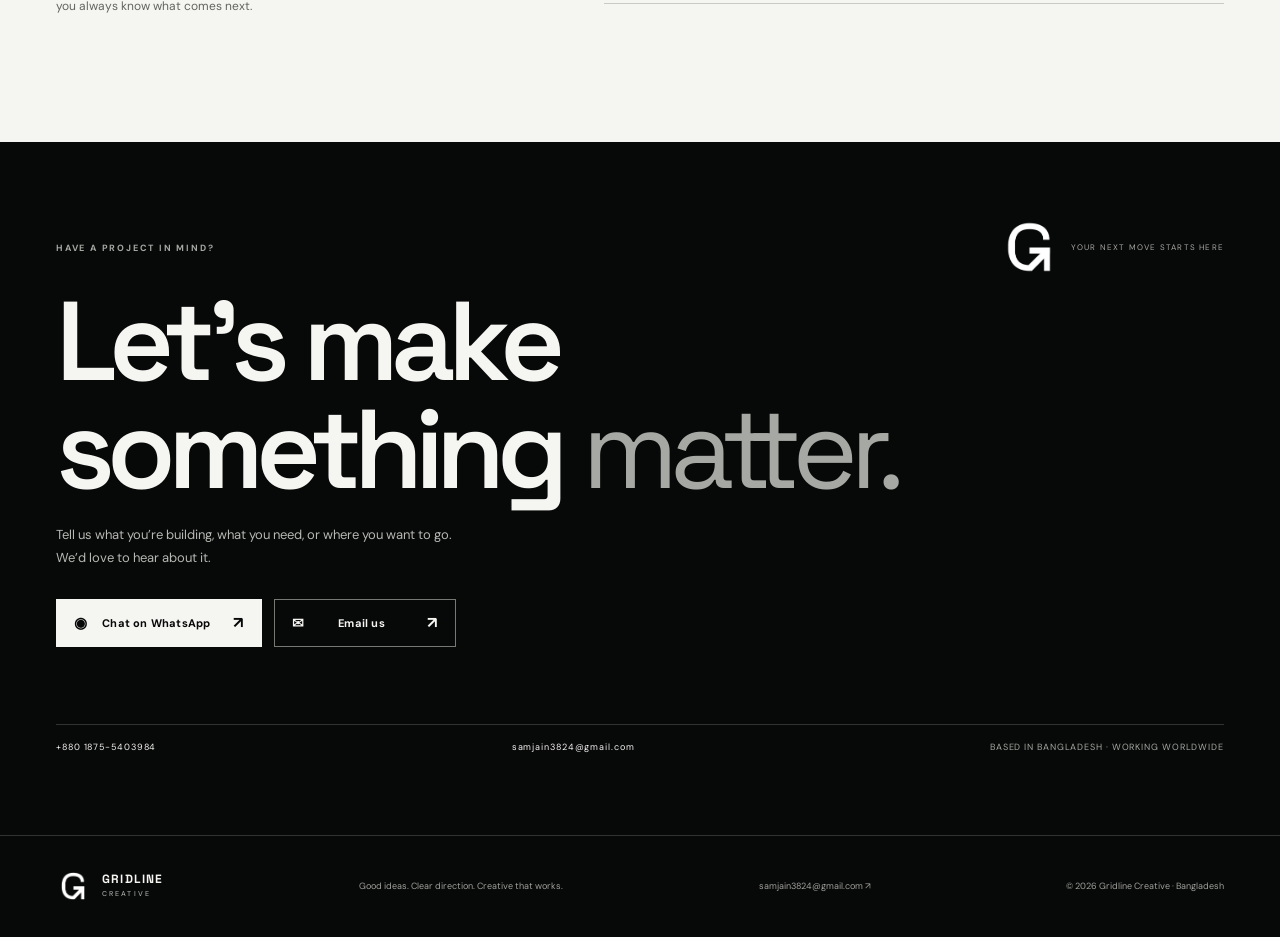
==== commit eee2d725: "Make portfolio compact and add full work page" ====
--- a/index.html
+++ b/index.html
@@ -9,7 +9,7 @@
   <link rel="preconnect" href="https://fonts.googleapis.com">
   <link rel="preconnect" href="https://fonts.gstatic.com" crossorigin>
   <link href="https://fonts.googleapis.com/css2?family=DM+Sans:wght@400;500;600;700&family=Space+Grotesk:wght@400;500;600;700&display=swap" rel="stylesheet">
-  <link rel="stylesheet" href="styles.css?v=5">
+  <link rel="stylesheet" href="styles.css?v=6">
   <script src="script.js" defer></script>
 </head>
 <body>
@@ -58,7 +58,7 @@
 
     <section class="portfolio section-wrap" id="portfolio"><div class="section-heading"><div><p class="eyebrow">Selected work</p><h2>Made for brands<br>moving <span>forward.</span></h2></div><p>Explore by service.<br>More projects are on the way.</p></div>
       <div class="portfolio-list">
-        <section class="portfolio-group" id="graphic-work"><div class="portfolio-label"><span>01</span><h3>Graphic design</h3><span>IDENTITY · CAMPAIGNS · DIGITAL</span></div><div class="gallery-grid">
+        <section class="portfolio-group" id="graphic-work"><div class="portfolio-label"><span>01</span><h3>Graphic design</h3><span>IDENTITY · CAMPAIGNS · DIGITAL</span></div><div class="gallery-grid gallery-strip">
           <a class="gallery-card" href="assets/portfolio/graphic/night-delivery-campaign.jpg" target="_blank" rel="noopener noreferrer"><img src="assets/portfolio/graphic/night-delivery-campaign.jpg" alt="Dramatic late-night chicken delivery campaign artwork" loading="lazy"><span class="gallery-caption"><strong>Late-night delivery</strong><small>Campaign creative</small></span></a>
           <a class="gallery-card" href="assets/portfolio/graphic/automotive-energy-campaign.jpg" target="_blank" rel="noopener noreferrer"><img src="assets/portfolio/graphic/automotive-energy-campaign.jpg" alt="Electric SUV campaign featuring a vehicle on a mountain road" loading="lazy"><span class="gallery-caption"><strong>Automotive campaign</strong><small>Digital advertising</small></span></a>
           <a class="gallery-card" href="assets/portfolio/graphic/pizza-lifestyle-campaign.jpg" target="_blank" rel="noopener noreferrer"><img src="assets/portfolio/graphic/pizza-lifestyle-campaign.jpg" alt="Lifestyle social campaign showing friends sharing pizza" loading="lazy"><span class="gallery-caption"><strong>Pizza, shared</strong><small>Social campaign</small></span></a>
@@ -67,11 +67,12 @@
           <a class="gallery-card" href="assets/portfolio/graphic/ohja-packaging.jpg" target="_blank" rel="noopener noreferrer"><img src="assets/portfolio/graphic/ohja-packaging.jpg" alt="OHJA product packaging in a colorful studio composition" loading="lazy"><span class="gallery-caption"><strong>OHJA packaging</strong><small>Packaging design</small></span></a>
           <a class="gallery-card" href="assets/portfolio/graphic/coffee-cup-launch.jpg" target="_blank" rel="noopener noreferrer"><img src="assets/portfolio/graphic/coffee-cup-launch.jpg" alt="Three branded takeaway coffee cups ready to launch" loading="lazy"><span class="gallery-caption"><strong>Coffee cup launch</strong><small>Product campaign</small></span></a>
           <a class="gallery-card" href="assets/portfolio/graphic/thai-cuisine-campaign.jpg" target="_blank" rel="noopener noreferrer"><img src="assets/portfolio/graphic/thai-cuisine-campaign.jpg" alt="Overhead Thai cuisine campaign with a shared bowl of food" loading="lazy"><span class="gallery-caption"><strong>Thai cuisine</strong><small>Food campaign</small></span></a>
-        </div></section>
+        </div><a class="portfolio-more" href="portfolio.html#graphic-work">See more graphic design <span>↗</span></a></section>
         <section class="portfolio-group" id="video-work"><div class="portfolio-label"><span>02</span><h3>Video editing</h3><span>REELS · PROMOS · BRAND FILMS</span></div><div class="gallery-empty"><span class="gallery-symbol gallery-play">▶</span><p>Selected video work coming soon.</p></div></section>
-        <section class="portfolio-group" id="website-work"><div class="portfolio-label"><span>03</span><h3>Website design</h3><span>LANDING PAGES · BUSINESS SITES</span></div><div class="gallery-grid gallery-single"><a class="gallery-card" href="assets/portfolio/web/industrial-website-design.jpg" target="_blank" rel="noopener noreferrer"><img src="assets/portfolio/web/industrial-website-design.jpg" alt="Industrial business website displayed on a desktop monitor" loading="lazy"><span class="gallery-caption"><strong>Industrial business website</strong><small>Corporate website design</small></span></a></div></section>
+        <section class="portfolio-group" id="website-work"><div class="portfolio-label"><span>03</span><h3>Website design</h3><span>LANDING PAGES · BUSINESS SITES</span></div><div class="gallery-grid gallery-strip gallery-single"><a class="gallery-card" href="assets/portfolio/web/industrial-website-design.jpg" target="_blank" rel="noopener noreferrer"><img src="assets/portfolio/web/industrial-website-design.jpg" alt="Website design for an industrial business" loading="lazy"><span class="gallery-caption"><strong>Industrial website design</strong><small>Business website · UI design</small></span></a></div><a class="portfolio-more" href="portfolio.html#website-work">See more website design <span>↗</span></a></section>
         <section class="portfolio-group" id="strategy-work"><div class="portfolio-label"><span>04</span><h3>Marketing strategy</h3><span>POSITIONING · CAMPAIGNS</span></div><div class="gallery-empty"><span class="gallery-symbol">◎</span><p>Case studies will be added here later.</p></div></section>
       </div>
+      <a class="portfolio-all" href="portfolio.html">See all work <span>↗</span></a>
     </section>
 
     <section class="approach" id="approach"><div class="section-wrap approach-inner"><div class="approach-heading"><p class="eyebrow">A clear way forward</p><h2>Good work starts<br>with a <span>good conversation.</span></h2><p>We keep the process collaborative and straightforward, so you always know what comes next.</p></div><div class="steps"><article><span>01</span><div><h3>Listen & understand</h3><p>We learn about your goals, audience, and the challenge behind the brief.</p></div><b>↗</b></article><article><span>02</span><div><h3>Shape the idea</h3><p>We agree on a clear direction, then create the design or edit to bring it to life.</p></div><b>↗</b></article><article><span>03</span><div><h3>Refine & deliver</h3><p>We polish the details together and prepare the final work for where it needs to go.</p></div><b>↗</b></article></div></div></section>
--- a/styles.css
+++ b/styles.css
@@ -45,3 +45,33 @@
 .gallery-caption small{font-size:9px;letter-spacing:.5px;color:var(--gray)}
 @media(max-width:850px){.gallery-grid{grid-template-columns:repeat(2,minmax(0,1fr));margin-left:0}}
 @media(max-width:580px){.gallery-grid{grid-template-columns:1fr;gap:12px}.gallery-caption{padding:11px 12px}.gallery-caption strong{font-size:12px}}
+
+/* Compact horizontal portfolio strips on the home page. */
+.gallery-strip{display:flex;gap:12px;overflow-x:auto;overflow-y:visible;margin:16px 0 0 56px;padding:4px 6px 13px;scroll-snap-type:x mandatory;scrollbar-color:#777a74 #202321;scrollbar-width:thin}
+.gallery-strip .gallery-card{flex:0 0 clamp(210px,24vw,280px);scroll-snap-align:start;position:relative}
+.gallery-strip .gallery-card img{aspect-ratio:4/3;object-fit:cover}
+.gallery-strip.gallery-single .gallery-card{flex-basis:clamp(250px,32vw,370px)}
+.gallery-strip .gallery-card:hover,.gallery-strip .gallery-card:focus-visible{z-index:8;transform:none;border-color:#c4c7c1}
+.gallery-strip .gallery-card:hover img,.gallery-strip .gallery-card:focus-visible img{position:fixed;left:50%;top:50%;z-index:99;width:min(78vw,900px);height:min(78vh,720px);aspect-ratio:auto;object-fit:contain;background:#080909;padding:18px;transform:translate(-50%,-50%);box-shadow:0 0 0 100vmax #000d;pointer-events:none}
+.portfolio-more,.portfolio-all{display:inline-flex;align-items:center;gap:24px;margin:2px 0 0 56px;padding:8px 0;color:#dedfda;font-size:10px;font-weight:700;letter-spacing:.3px}
+.portfolio-more span,.portfolio-all span{font-size:15px;transition:transform .2s ease}
+.portfolio-more:hover span,.portfolio-all:hover span{transform:translate(3px,-3px)}
+.portfolio-all{margin:32px 0 0 56px;padding:14px 17px;border:1px solid #62655f}
+.portfolio-more:hover,.portfolio-all:hover{color:#fff}
+@media(max-width:850px){.gallery-strip{margin-left:0}.portfolio-more,.portfolio-all{margin-left:0}}
+@media(max-width:580px){.gallery-strip{gap:10px;padding:3px 3px 12px}.gallery-strip .gallery-card{flex-basis:74vw}.gallery-strip.gallery-single .gallery-card{flex-basis:82vw}.gallery-strip .gallery-card:hover img,.gallery-strip .gallery-card:focus-visible img{width:92vw;height:68vh;padding:8px}.portfolio-more{font-size:9px}.portfolio-all{margin-top:24px}}
+
+/* Full portfolio page */
+.portfolio-page{padding:88px 0 120px;min-height:70vh}
+.portfolio-page .page-intro{display:flex;align-items:flex-end;justify-content:space-between;gap:30px;margin-bottom:55px}
+.portfolio-page .page-intro h1{font:600 clamp(52px,7vw,88px)/.95 var(--display);letter-spacing:-6px;margin:20px 0 0}
+.portfolio-page .page-intro h1 span{color:var(--gray);font-weight:400}
+.portfolio-page .page-intro>p{max-width:310px;color:#a6a8a2;font-size:12px;line-height:1.8;margin:0 0 5px}
+.portfolio-page .portfolio-group{padding:28px 0 34px}
+.portfolio-page .gallery-grid{margin-top:20px}
+.portfolio-page .gallery-card img{aspect-ratio:4/3;object-fit:contain}
+.portfolio-page .gallery-card:hover,.portfolio-page .gallery-card:focus-visible{transform:none;z-index:8}
+.portfolio-page .gallery-card:hover img,.portfolio-page .gallery-card:focus-visible img{position:fixed;left:50%;top:50%;z-index:99;width:min(78vw,900px);height:min(78vh,720px);aspect-ratio:auto;object-fit:contain;background:#080909;padding:18px;transform:translate(-50%,-50%);box-shadow:0 0 0 100vmax #000d;pointer-events:none}
+.portfolio-page .gallery-single .gallery-card{max-width:680px}
+.portfolio-back{display:inline-flex;margin-top:34px;color:#c6c8c2;font-size:11px}
+@media(max-width:580px){.portfolio-page{padding:64px 0 78px}.portfolio-page .page-intro{display:block;margin-bottom:35px}.portfolio-page .page-intro h1{font-size:54px;letter-spacing:-4px}.portfolio-page .page-intro>p{margin-top:20px}.portfolio-page .gallery-grid{grid-template-columns:repeat(2,minmax(0,1fr));gap:9px}.portfolio-page .gallery-caption{padding:9px}.portfolio-page .gallery-caption strong{font-size:10px}.portfolio-page .gallery-caption small{font-size:8px}.portfolio-page .gallery-card:hover img,.portfolio-page .gallery-card:focus-visible img{width:92vw;height:68vh;padding:8px}}
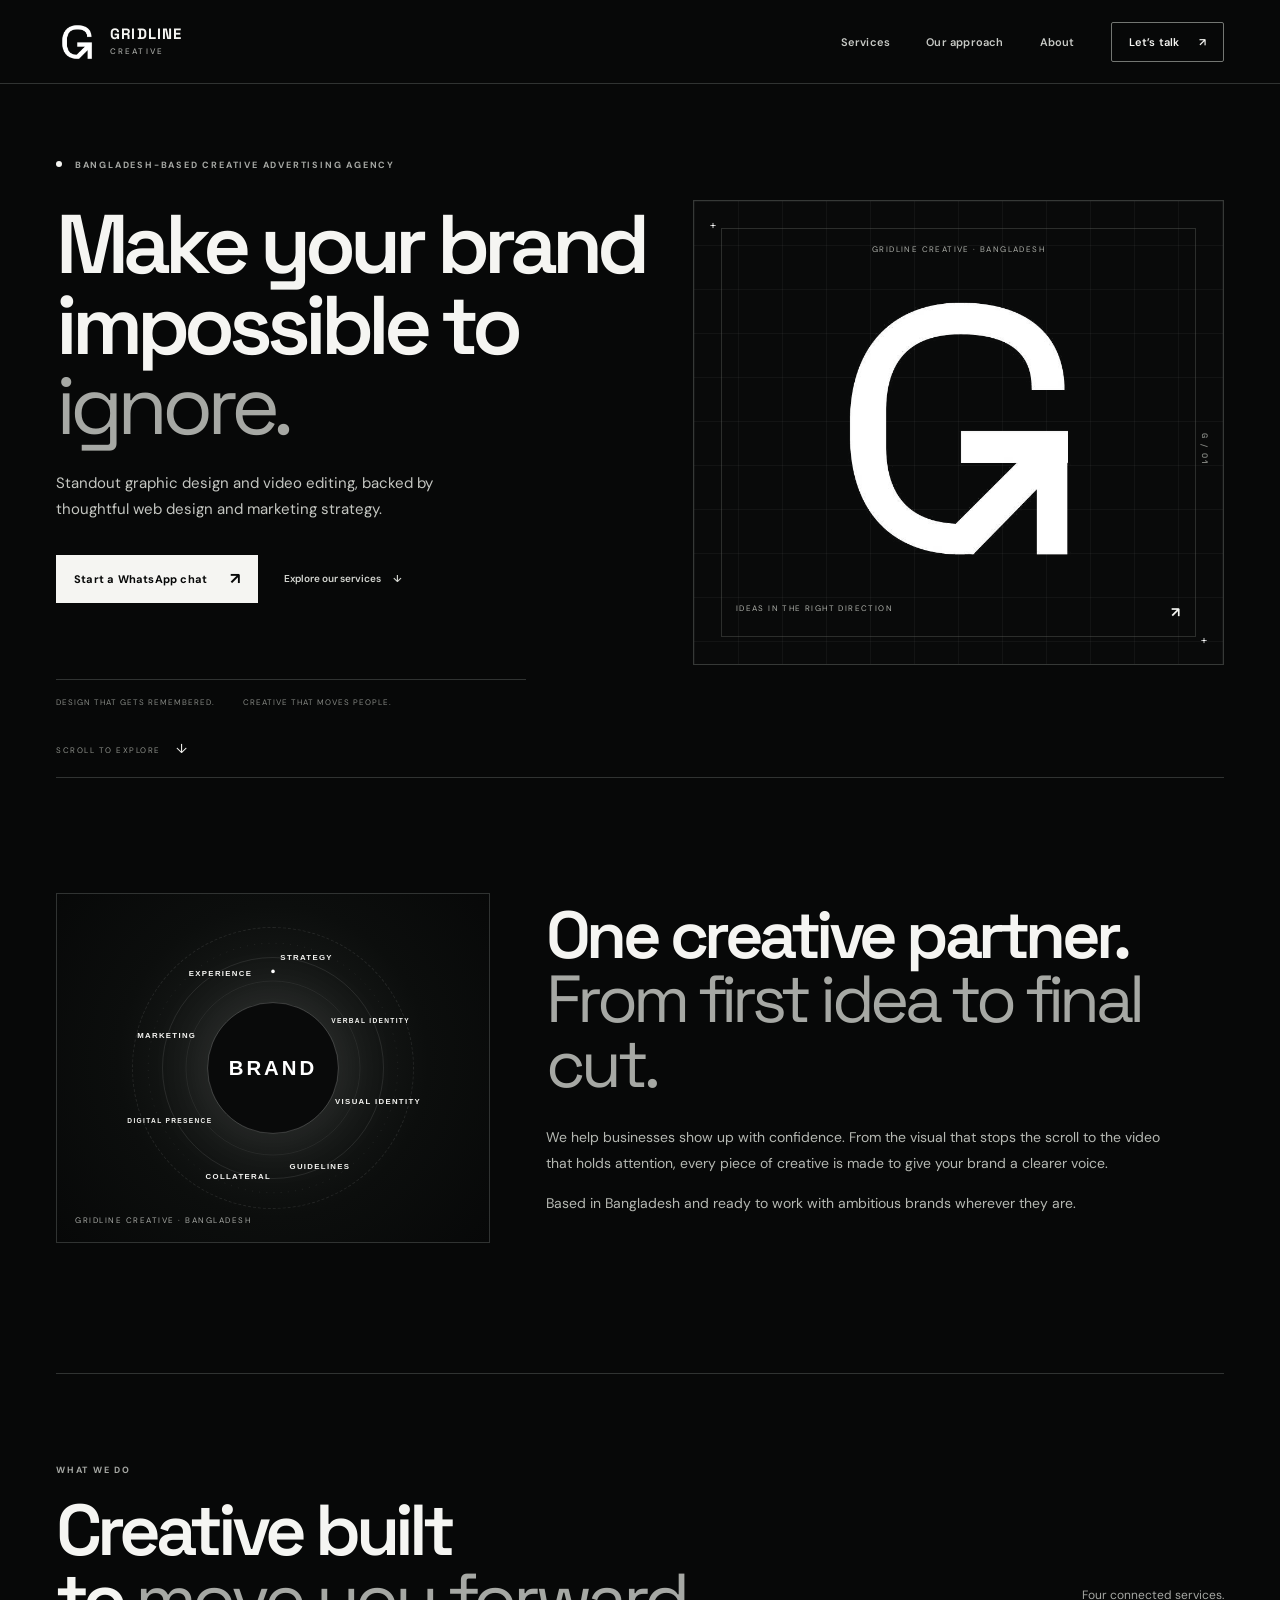
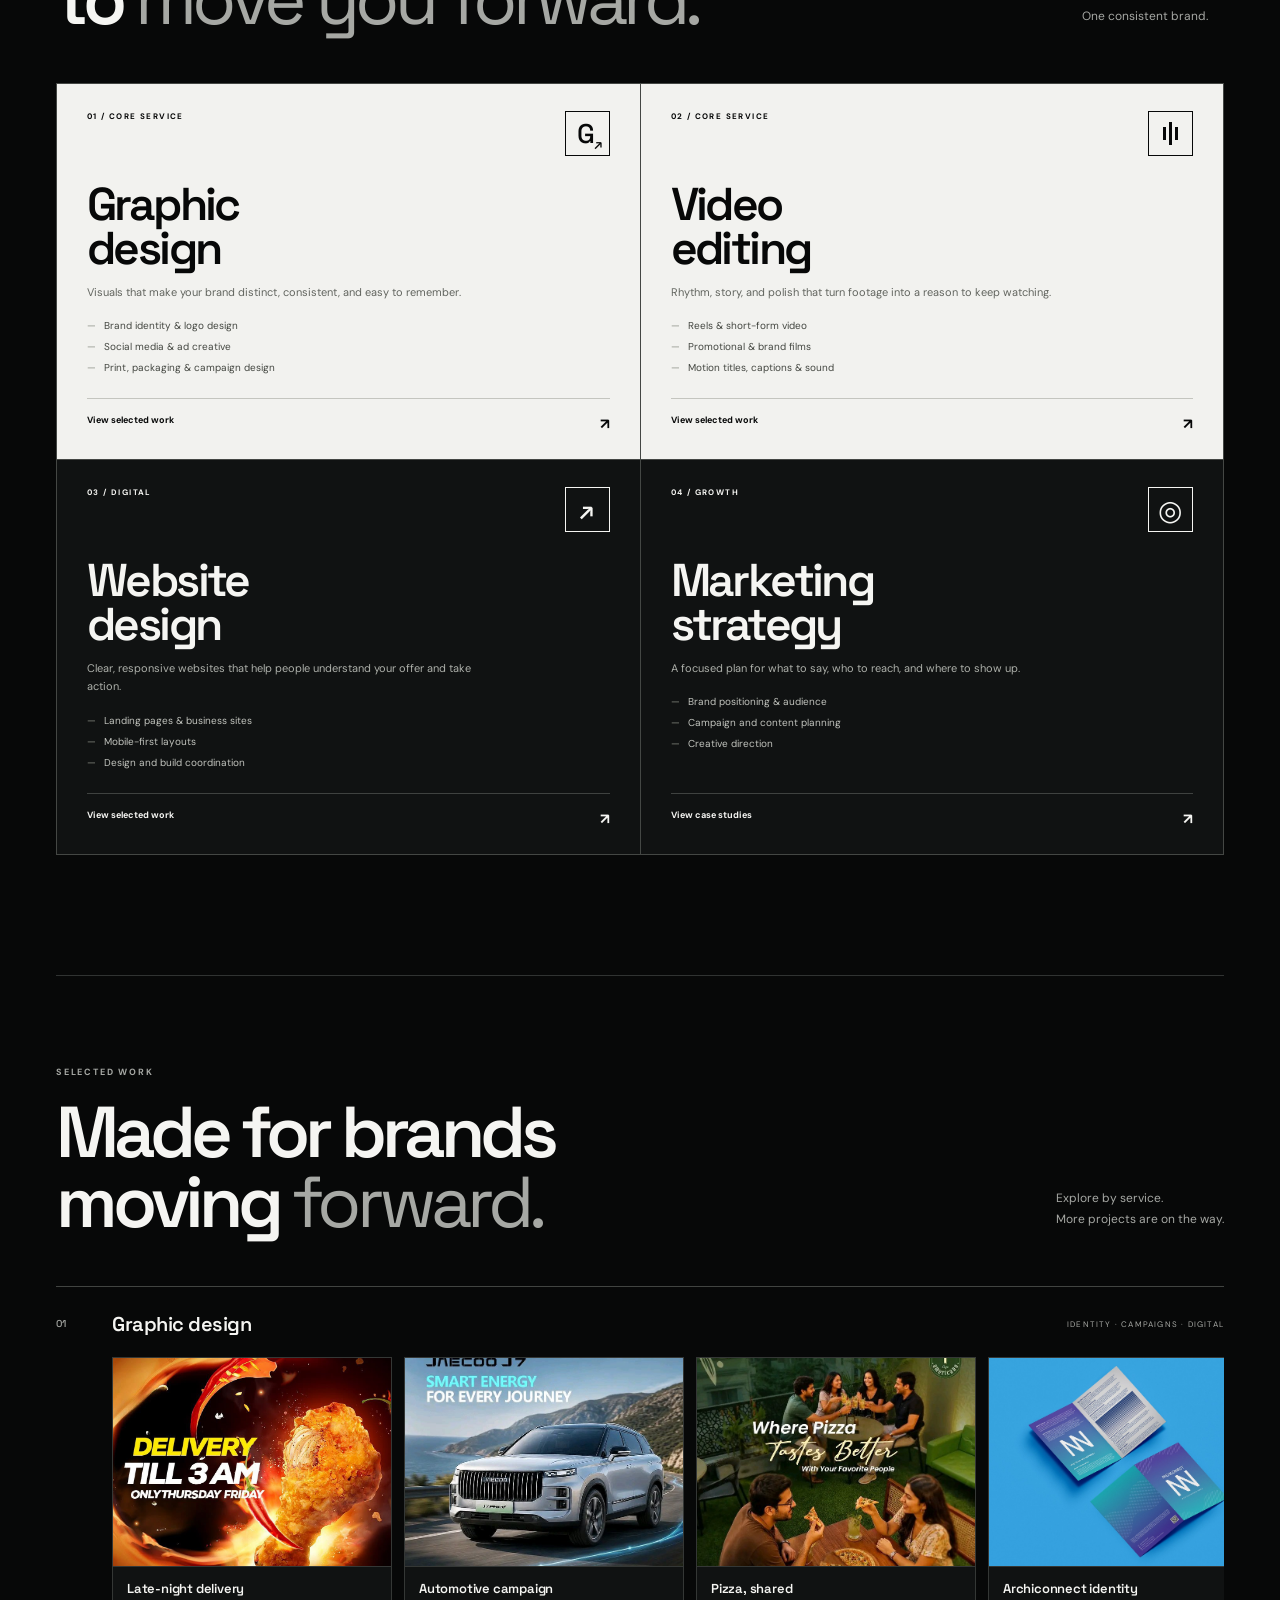
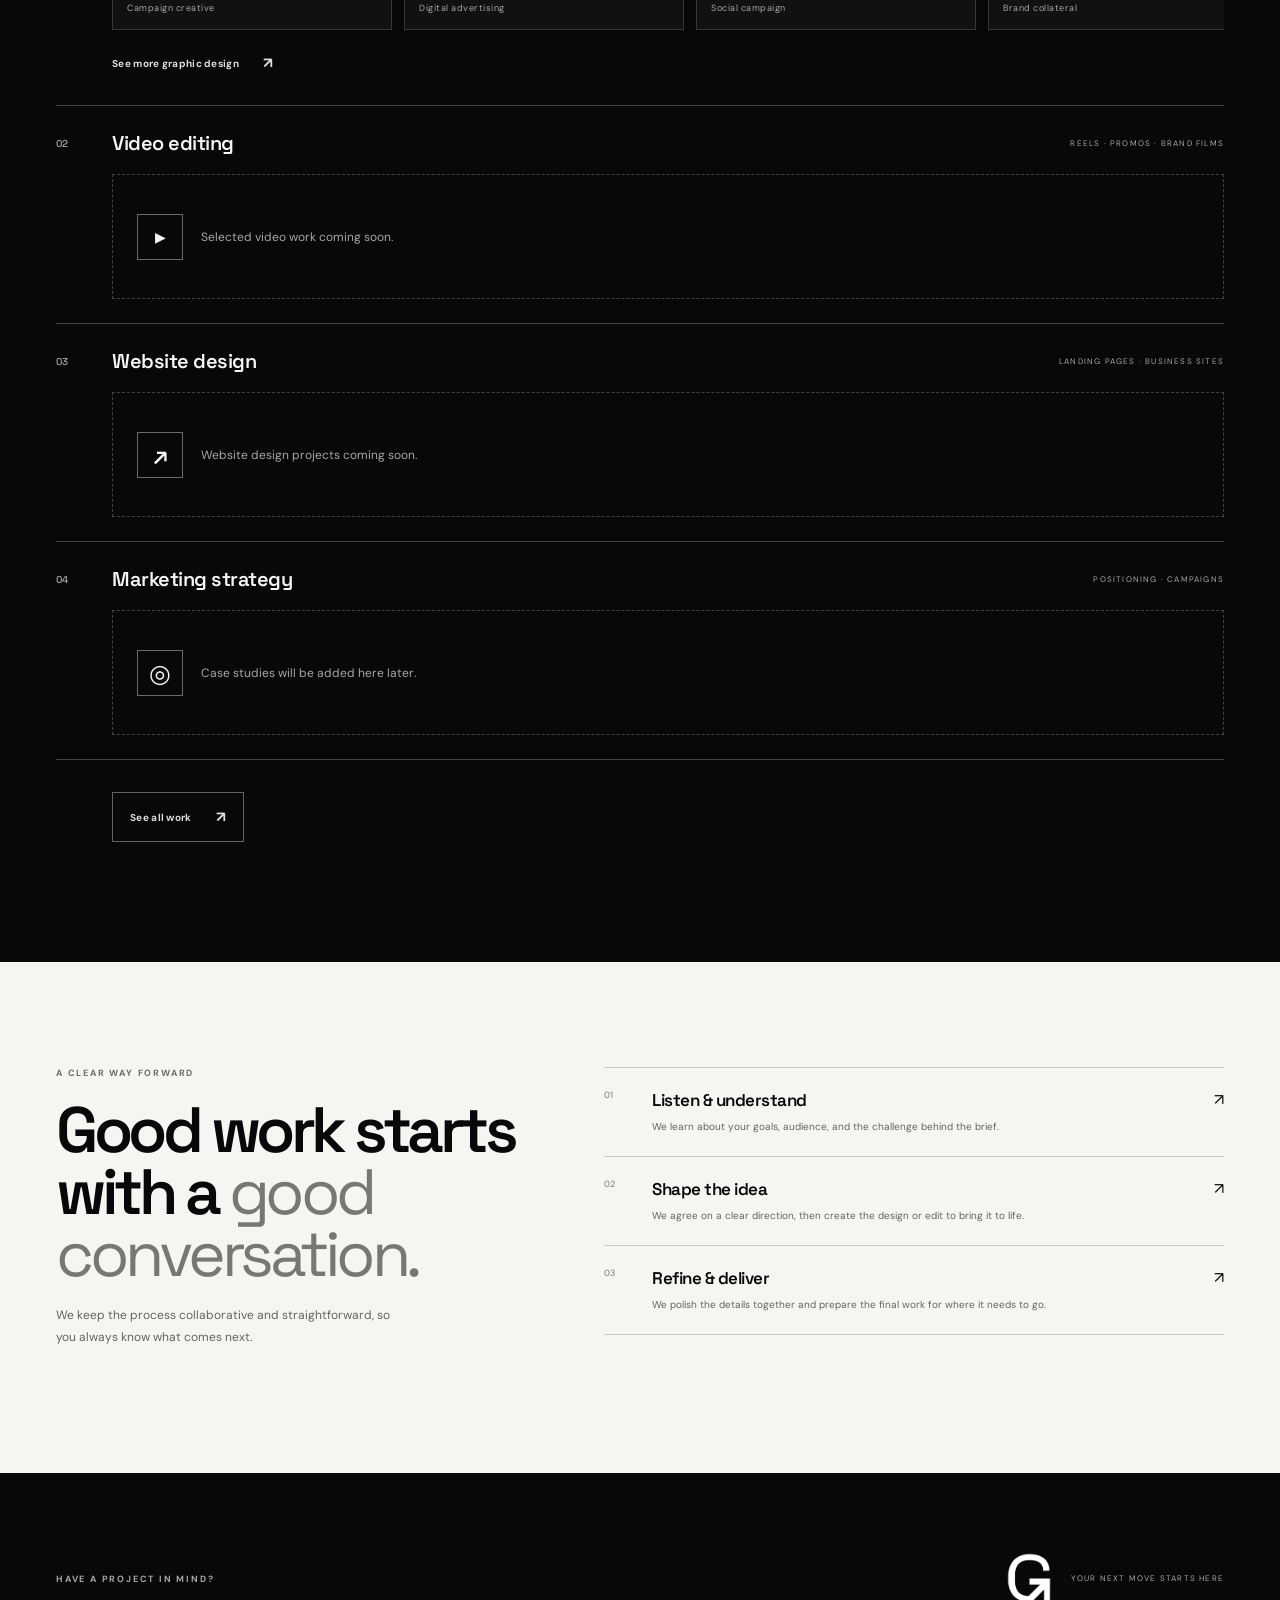
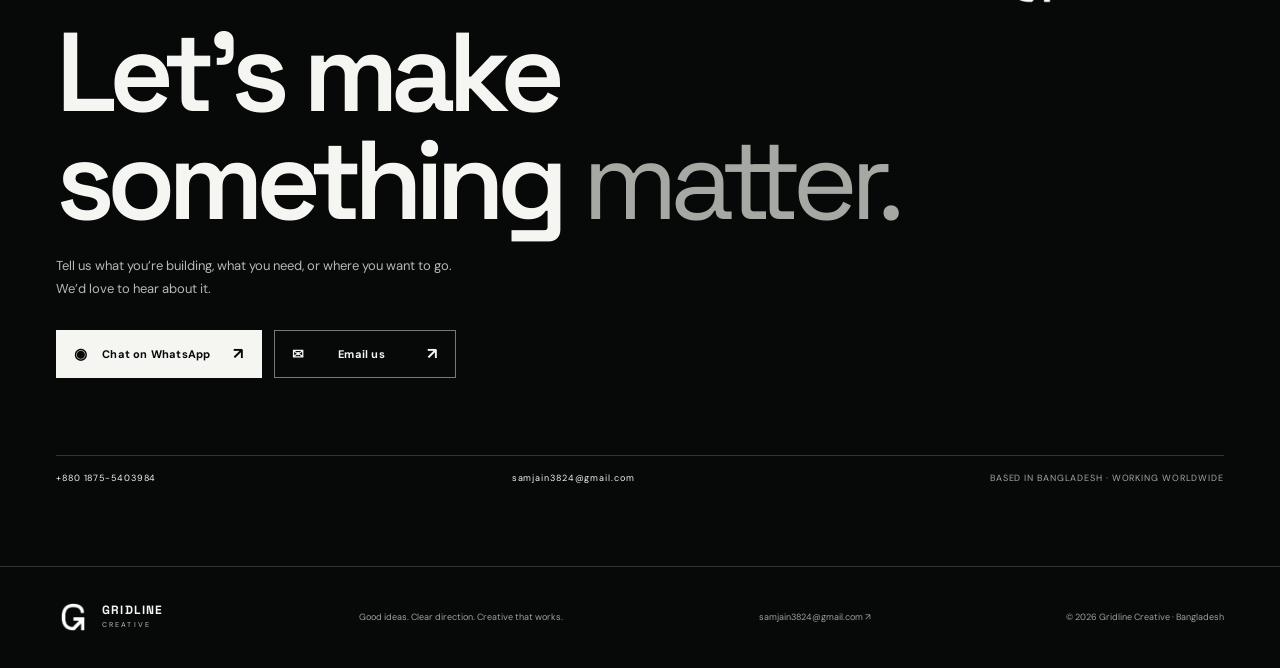
==== commit a00a263a: "Remove unprovided website sample" ====
--- a/index.html
+++ b/index.html
@@ -69,7 +69,7 @@
           <a class="gallery-card" href="assets/portfolio/graphic/thai-cuisine-campaign.jpg" target="_blank" rel="noopener noreferrer"><img src="assets/portfolio/graphic/thai-cuisine-campaign.jpg" alt="Overhead Thai cuisine campaign with a shared bowl of food" loading="lazy"><span class="gallery-caption"><strong>Thai cuisine</strong><small>Food campaign</small></span></a>
         </div><a class="portfolio-more" href="portfolio.html#graphic-work">See more graphic design <span>↗</span></a></section>
         <section class="portfolio-group" id="video-work"><div class="portfolio-label"><span>02</span><h3>Video editing</h3><span>REELS · PROMOS · BRAND FILMS</span></div><div class="gallery-empty"><span class="gallery-symbol gallery-play">▶</span><p>Selected video work coming soon.</p></div></section>
-        <section class="portfolio-group" id="website-work"><div class="portfolio-label"><span>03</span><h3>Website design</h3><span>LANDING PAGES · BUSINESS SITES</span></div><div class="gallery-grid gallery-strip gallery-single"><a class="gallery-card" href="assets/portfolio/web/industrial-website-design.jpg" target="_blank" rel="noopener noreferrer"><img src="assets/portfolio/web/industrial-website-design.jpg" alt="Website design for an industrial business" loading="lazy"><span class="gallery-caption"><strong>Industrial website design</strong><small>Business website · UI design</small></span></a></div><a class="portfolio-more" href="portfolio.html#website-work">See more website design <span>↗</span></a></section>
+        <section class="portfolio-group" id="website-work"><div class="portfolio-label"><span>03</span><h3>Website design</h3><span>LANDING PAGES · BUSINESS SITES</span></div><div class="gallery-empty"><span class="gallery-symbol">↗</span><p>Website design projects coming soon.</p></div></section>
         <section class="portfolio-group" id="strategy-work"><div class="portfolio-label"><span>04</span><h3>Marketing strategy</h3><span>POSITIONING · CAMPAIGNS</span></div><div class="gallery-empty"><span class="gallery-symbol">◎</span><p>Case studies will be added here later.</p></div></section>
       </div>
       <a class="portfolio-all" href="portfolio.html">See all work <span>↗</span></a>
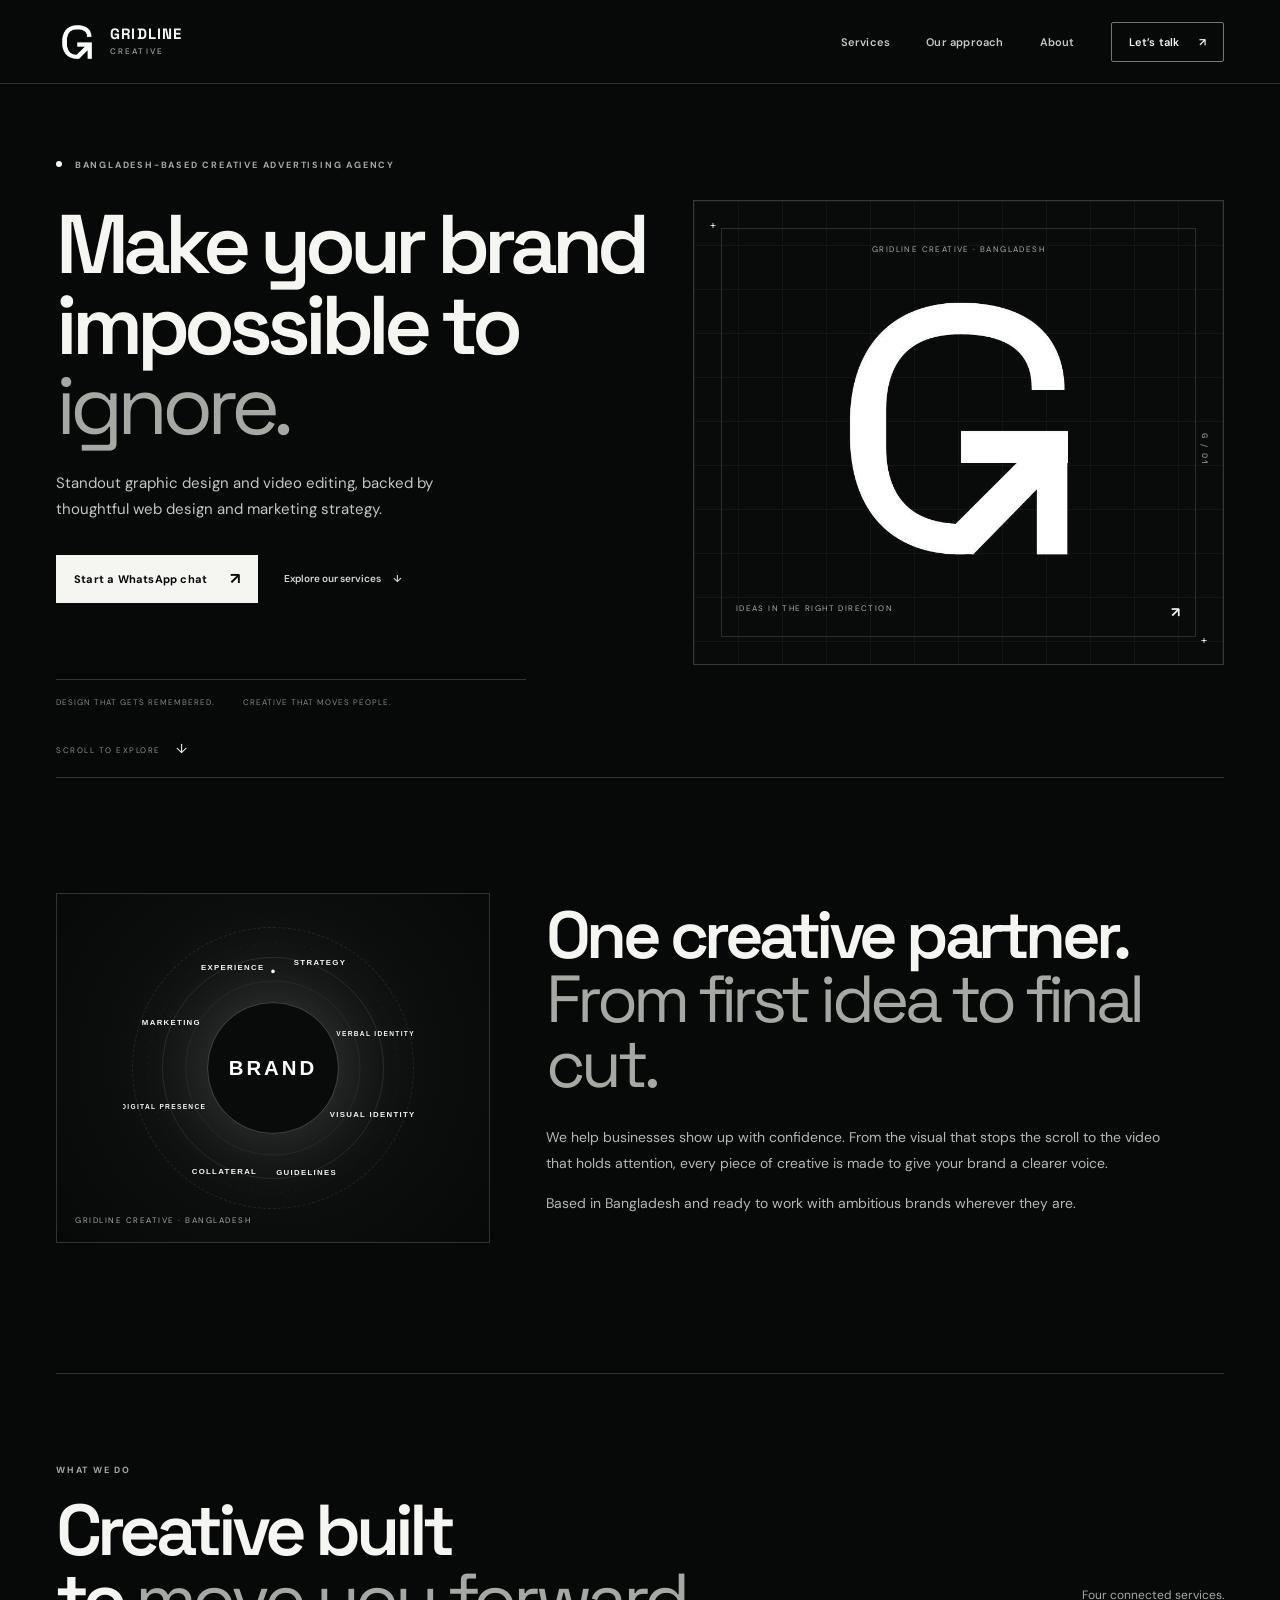
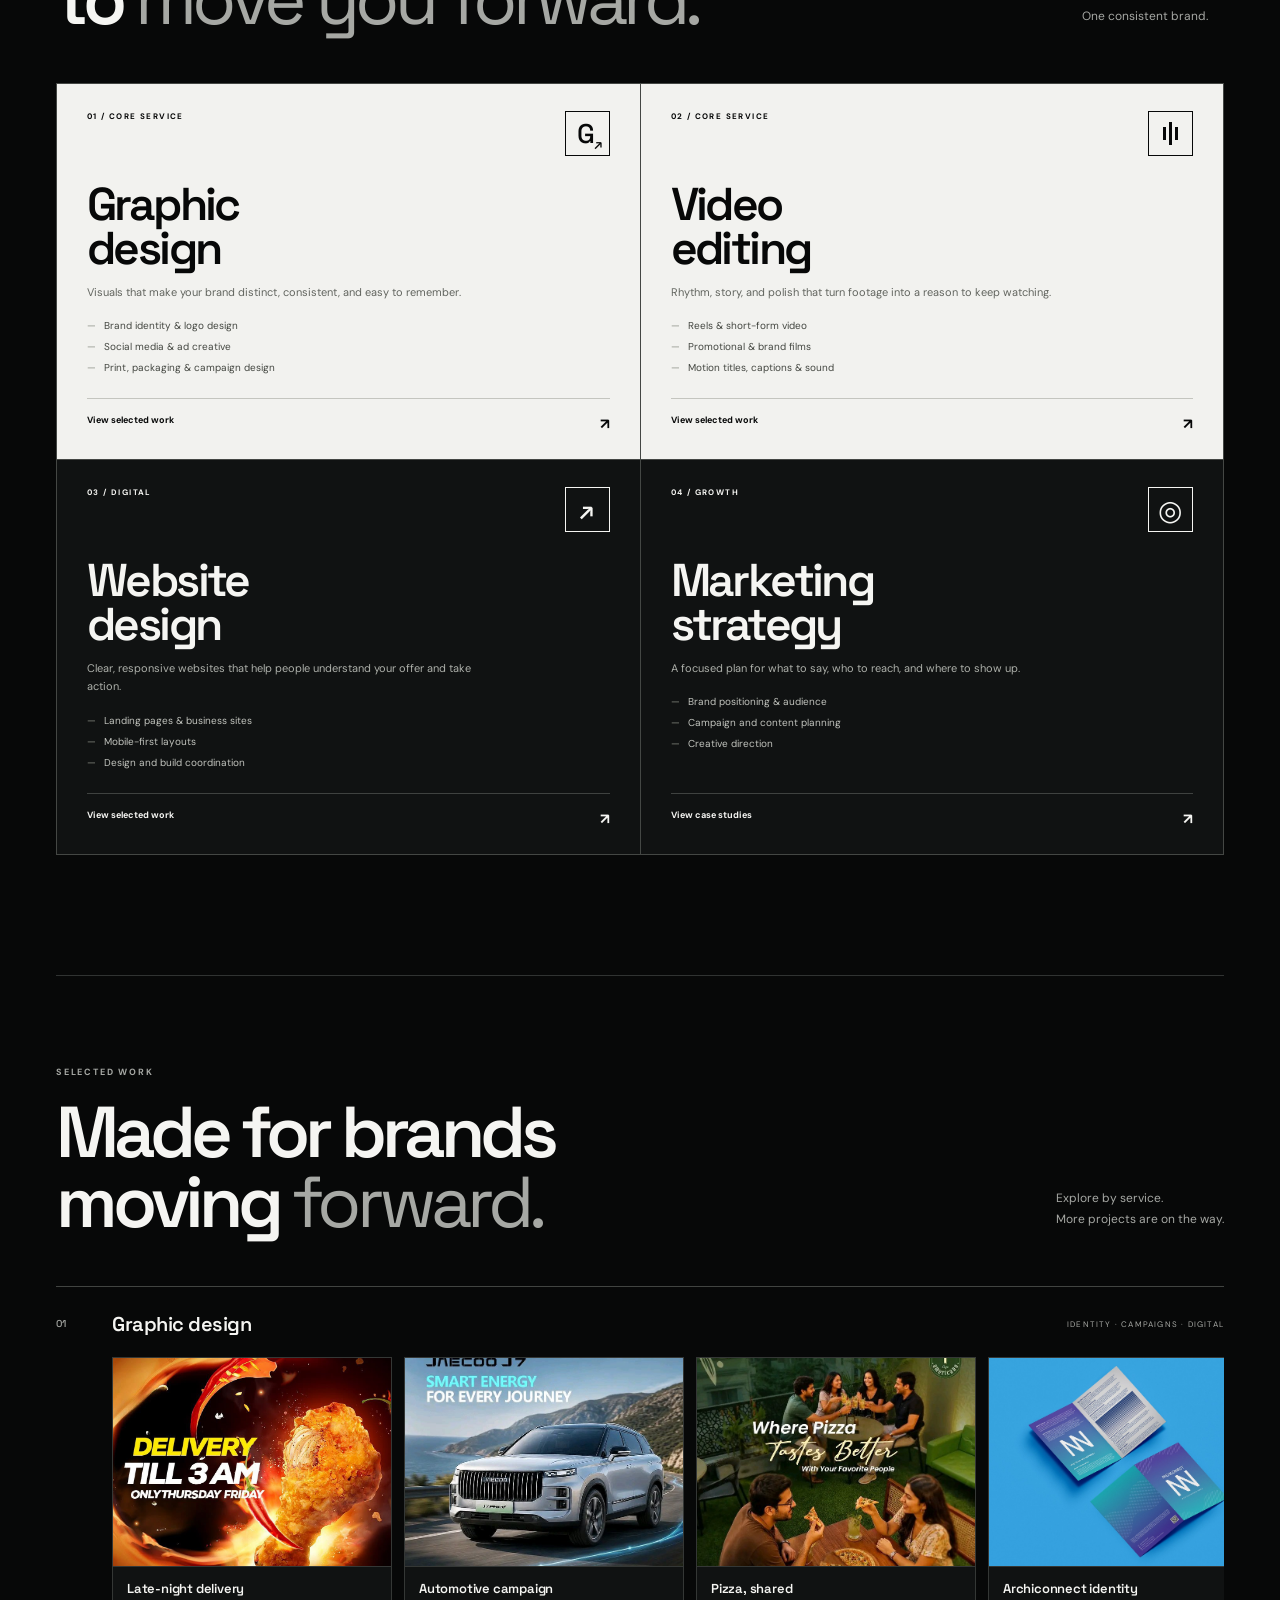
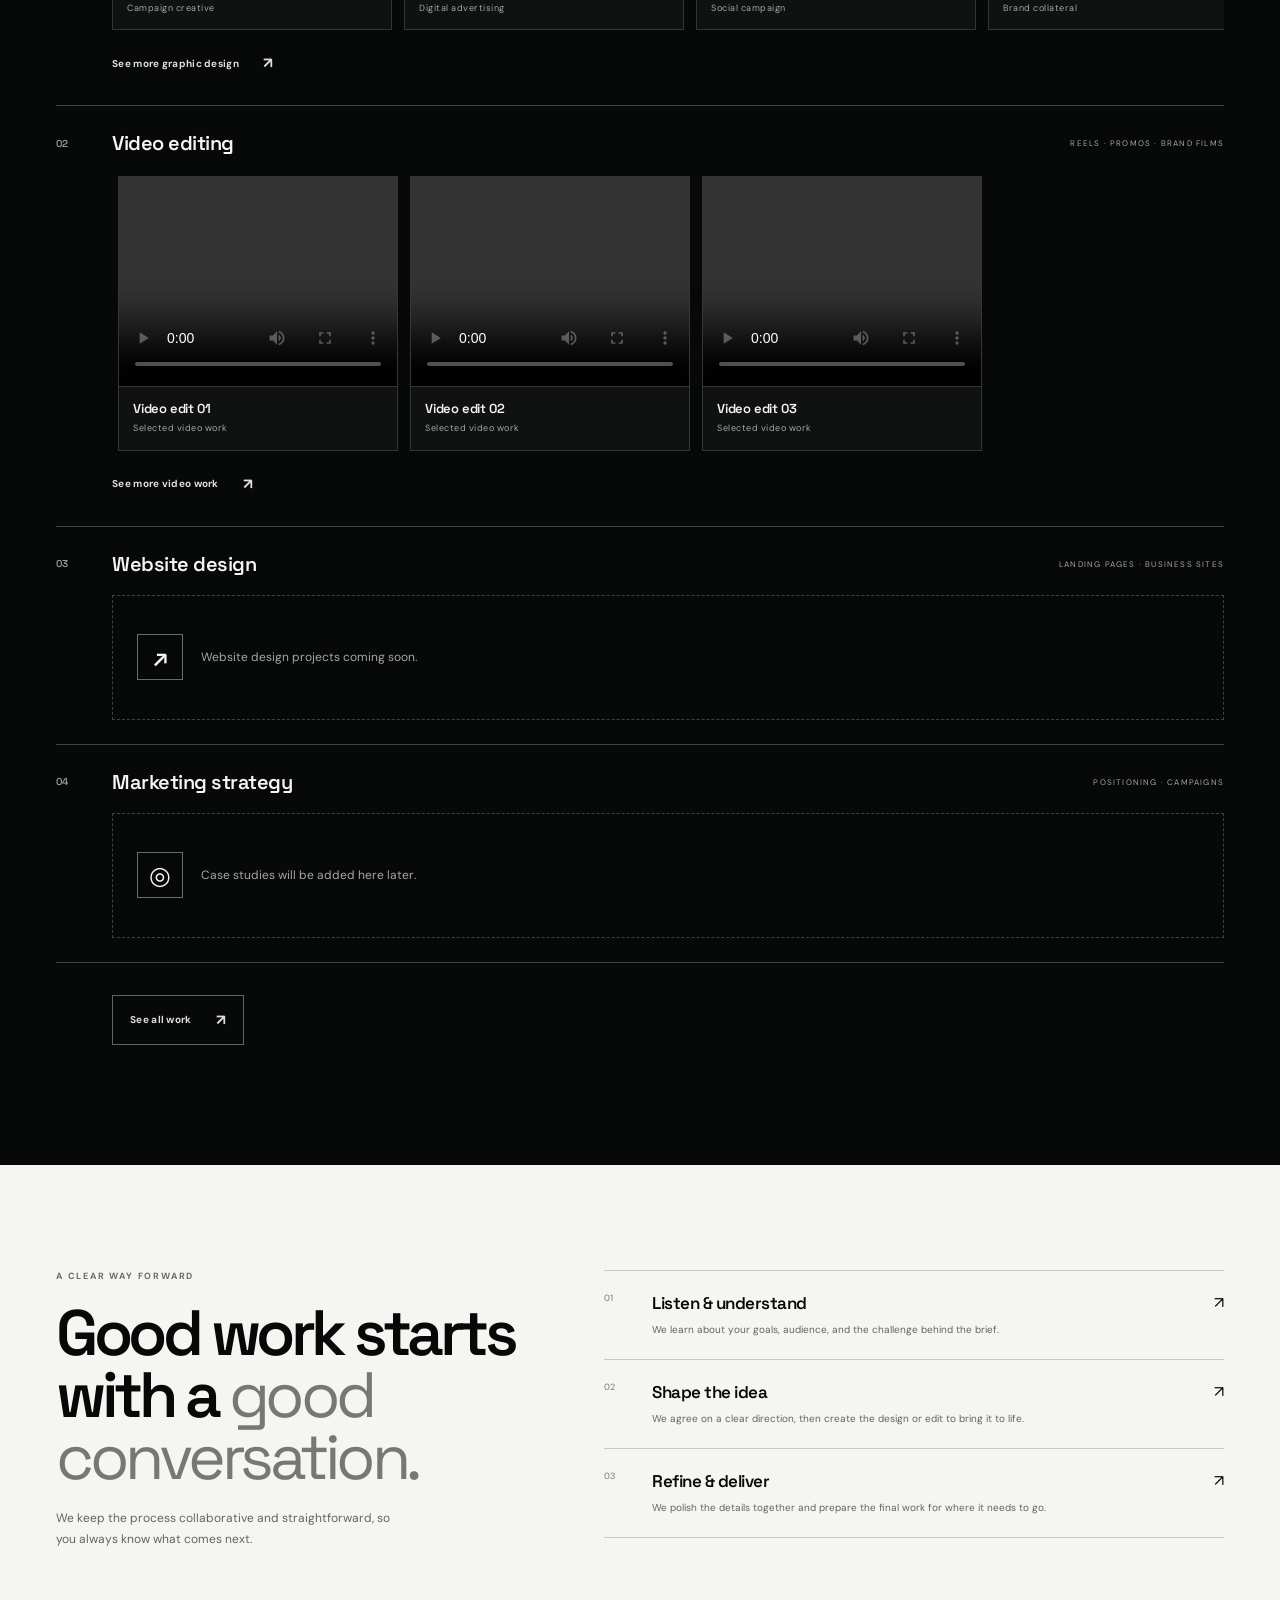
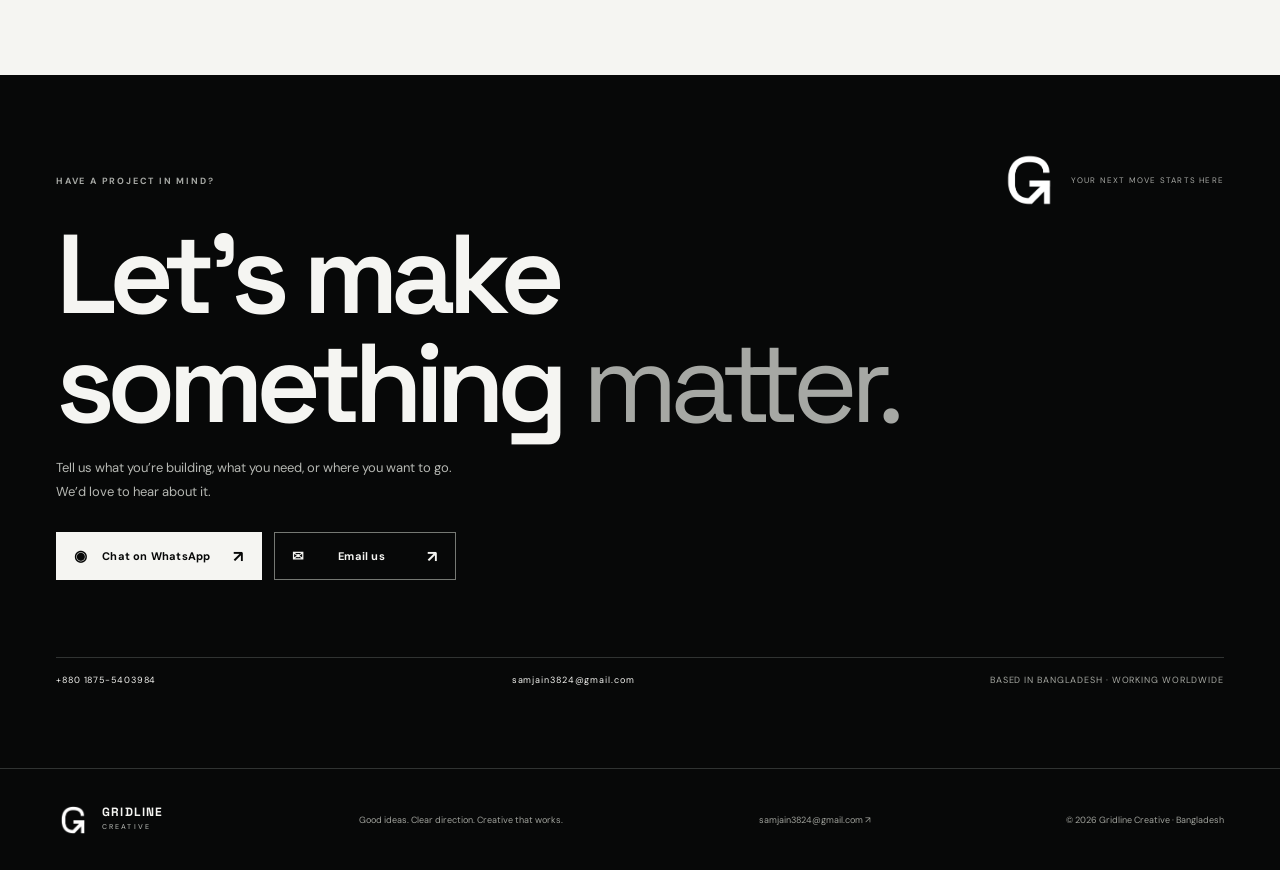
==== commit a94e3353: "Show video portfolio in both galleries" ====
--- a/index.html
+++ b/index.html
@@ -68,7 +68,11 @@
           <a class="gallery-card" href="assets/portfolio/graphic/coffee-cup-launch.jpg" target="_blank" rel="noopener noreferrer"><img src="assets/portfolio/graphic/coffee-cup-launch.jpg" alt="Three branded takeaway coffee cups ready to launch" loading="lazy"><span class="gallery-caption"><strong>Coffee cup launch</strong><small>Product campaign</small></span></a>
           <a class="gallery-card" href="assets/portfolio/graphic/thai-cuisine-campaign.jpg" target="_blank" rel="noopener noreferrer"><img src="assets/portfolio/graphic/thai-cuisine-campaign.jpg" alt="Overhead Thai cuisine campaign with a shared bowl of food" loading="lazy"><span class="gallery-caption"><strong>Thai cuisine</strong><small>Food campaign</small></span></a>
         </div><a class="portfolio-more" href="portfolio.html#graphic-work">See more graphic design <span>↗</span></a></section>
-        <section class="portfolio-group" id="video-work"><div class="portfolio-label"><span>02</span><h3>Video editing</h3><span>REELS · PROMOS · BRAND FILMS</span></div><div class="gallery-empty"><span class="gallery-symbol gallery-play">▶</span><p>Selected video work coming soon.</p></div></section>
+        <section class="portfolio-group" id="video-work"><div class="portfolio-label"><span>02</span><h3>Video editing</h3><span>REELS · PROMOS · BRAND FILMS</span></div><div class="gallery-grid gallery-strip video-strip">
+          <article class="gallery-card video-card"><video controls preload="metadata" playsinline aria-label="Play video editing sample 1"><source src="assets/portfolio/video/video-edit-01.mp4" type="video/mp4">Your browser does not support HTML video.</video><span class="gallery-caption"><strong>Video edit 01</strong><small>Selected video work</small></span></article>
+          <article class="gallery-card video-card"><video controls preload="metadata" playsinline aria-label="Play video editing sample 2"><source src="assets/portfolio/video/video-edit-02.mp4" type="video/mp4">Your browser does not support HTML video.</video><span class="gallery-caption"><strong>Video edit 02</strong><small>Selected video work</small></span></article>
+          <article class="gallery-card video-card"><video controls preload="metadata" playsinline aria-label="Play video editing sample 3"><source src="assets/portfolio/video/video-edit-03.mp4" type="video/mp4">Your browser does not support HTML video.</video><span class="gallery-caption"><strong>Video edit 03</strong><small>Selected video work</small></span></article>
+        </div><a class="portfolio-more" href="portfolio.html#video-work">See more video work <span>↗</span></a></section>
         <section class="portfolio-group" id="website-work"><div class="portfolio-label"><span>03</span><h3>Website design</h3><span>LANDING PAGES · BUSINESS SITES</span></div><div class="gallery-empty"><span class="gallery-symbol">↗</span><p>Website design projects coming soon.</p></div></section>
         <section class="portfolio-group" id="strategy-work"><div class="portfolio-label"><span>04</span><h3>Marketing strategy</h3><span>POSITIONING · CAMPAIGNS</span></div><div class="gallery-empty"><span class="gallery-symbol">◎</span><p>Case studies will be added here later.</p></div></section>
       </div>
--- a/styles.css
+++ b/styles.css
@@ -50,6 +50,10 @@
 .gallery-strip{display:flex;gap:12px;overflow-x:auto;overflow-y:visible;margin:16px 0 0 56px;padding:4px 6px 13px;scroll-snap-type:x mandatory;scrollbar-color:#777a74 #202321;scrollbar-width:thin}
 .gallery-strip .gallery-card{flex:0 0 clamp(210px,24vw,280px);scroll-snap-align:start;position:relative}
 .gallery-strip .gallery-card img{aspect-ratio:4/3;object-fit:cover}
+.video-card video{display:block;width:100%;aspect-ratio:4/3;object-fit:contain;background:#080909}
+.video-card .gallery-caption{min-height:64px}
+.video-gallery{grid-template-columns:repeat(3,minmax(0,1fr));margin:20px 0 0 56px}
+.video-gallery .video-card video{aspect-ratio:4/3}
 .gallery-strip.gallery-single .gallery-card{flex-basis:clamp(250px,32vw,370px)}
 .gallery-strip .gallery-card:hover,.gallery-strip .gallery-card:focus-visible{z-index:8;transform:none;border-color:#c4c7c1}
 .gallery-strip .gallery-card:hover img,.gallery-strip .gallery-card:focus-visible img{position:fixed;left:50%;top:50%;z-index:99;width:min(78vw,900px);height:min(78vh,720px);aspect-ratio:auto;object-fit:contain;background:#080909;padding:18px;transform:translate(-50%,-50%);box-shadow:0 0 0 100vmax #000d;pointer-events:none}
@@ -59,6 +63,7 @@
 .portfolio-all{margin:32px 0 0 56px;padding:14px 17px;border:1px solid #62655f}
 .portfolio-more:hover,.portfolio-all:hover{color:#fff}
 @media(max-width:850px){.gallery-strip{margin-left:0}.portfolio-more,.portfolio-all{margin-left:0}}
+@media(max-width:850px){.video-gallery{margin-left:0}}
 @media(max-width:580px){.gallery-strip{gap:10px;padding:3px 3px 12px}.gallery-strip .gallery-card{flex-basis:74vw}.gallery-strip.gallery-single .gallery-card{flex-basis:82vw}.gallery-strip .gallery-card:hover img,.gallery-strip .gallery-card:focus-visible img{width:92vw;height:68vh;padding:8px}.portfolio-more{font-size:9px}.portfolio-all{margin-top:24px}}
 
 /* Full portfolio page */
@@ -74,4 +79,4 @@
 .portfolio-page .gallery-card:hover img,.portfolio-page .gallery-card:focus-visible img{position:fixed;left:50%;top:50%;z-index:99;width:min(78vw,900px);height:min(78vh,720px);aspect-ratio:auto;object-fit:contain;background:#080909;padding:18px;transform:translate(-50%,-50%);box-shadow:0 0 0 100vmax #000d;pointer-events:none}
 .portfolio-page .gallery-single .gallery-card{max-width:680px}
 .portfolio-back{display:inline-flex;margin-top:34px;color:#c6c8c2;font-size:11px}
-@media(max-width:580px){.portfolio-page{padding:64px 0 78px}.portfolio-page .page-intro{display:block;margin-bottom:35px}.portfolio-page .page-intro h1{font-size:54px;letter-spacing:-4px}.portfolio-page .page-intro>p{margin-top:20px}.portfolio-page .gallery-grid{grid-template-columns:repeat(2,minmax(0,1fr));gap:9px}.portfolio-page .gallery-caption{padding:9px}.portfolio-page .gallery-caption strong{font-size:10px}.portfolio-page .gallery-caption small{font-size:8px}.portfolio-page .gallery-card:hover img,.portfolio-page .gallery-card:focus-visible img{width:92vw;height:68vh;padding:8px}}
+@media(max-width:580px){.portfolio-page{padding:64px 0 78px}.portfolio-page .page-intro{display:block;margin-bottom:35px}.portfolio-page .page-intro h1{font-size:54px;letter-spacing:-4px}.portfolio-page .page-intro>p{margin-top:20px}.portfolio-page .gallery-grid{grid-template-columns:repeat(2,minmax(0,1fr));gap:9px}.portfolio-page .gallery-caption{padding:9px}.portfolio-page .gallery-caption strong{font-size:10px}.portfolio-page .gallery-caption small{font-size:8px}.portfolio-page .gallery-card:hover img,.portfolio-page .gallery-card:focus-visible img{width:92vw;height:68vh;padding:8px}.portfolio-page .video-gallery{grid-template-columns:repeat(2,minmax(0,1fr))}}
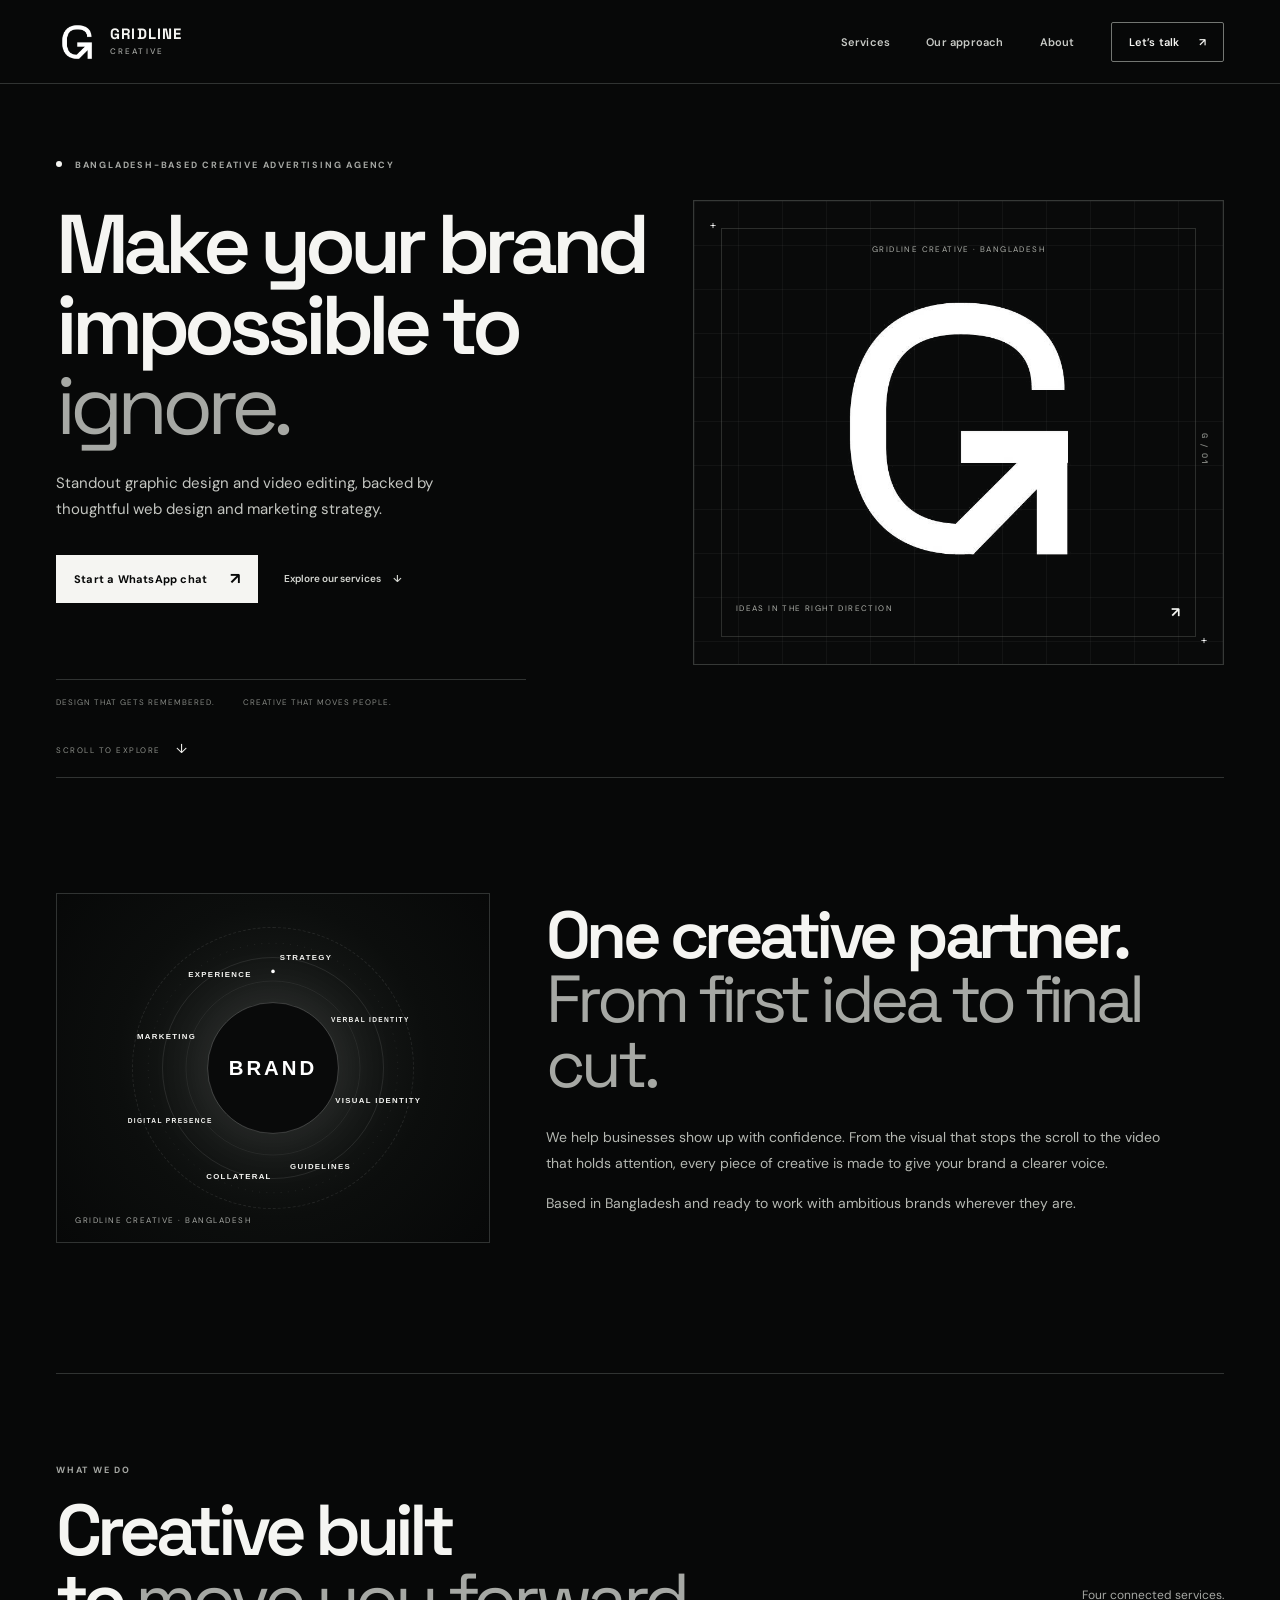
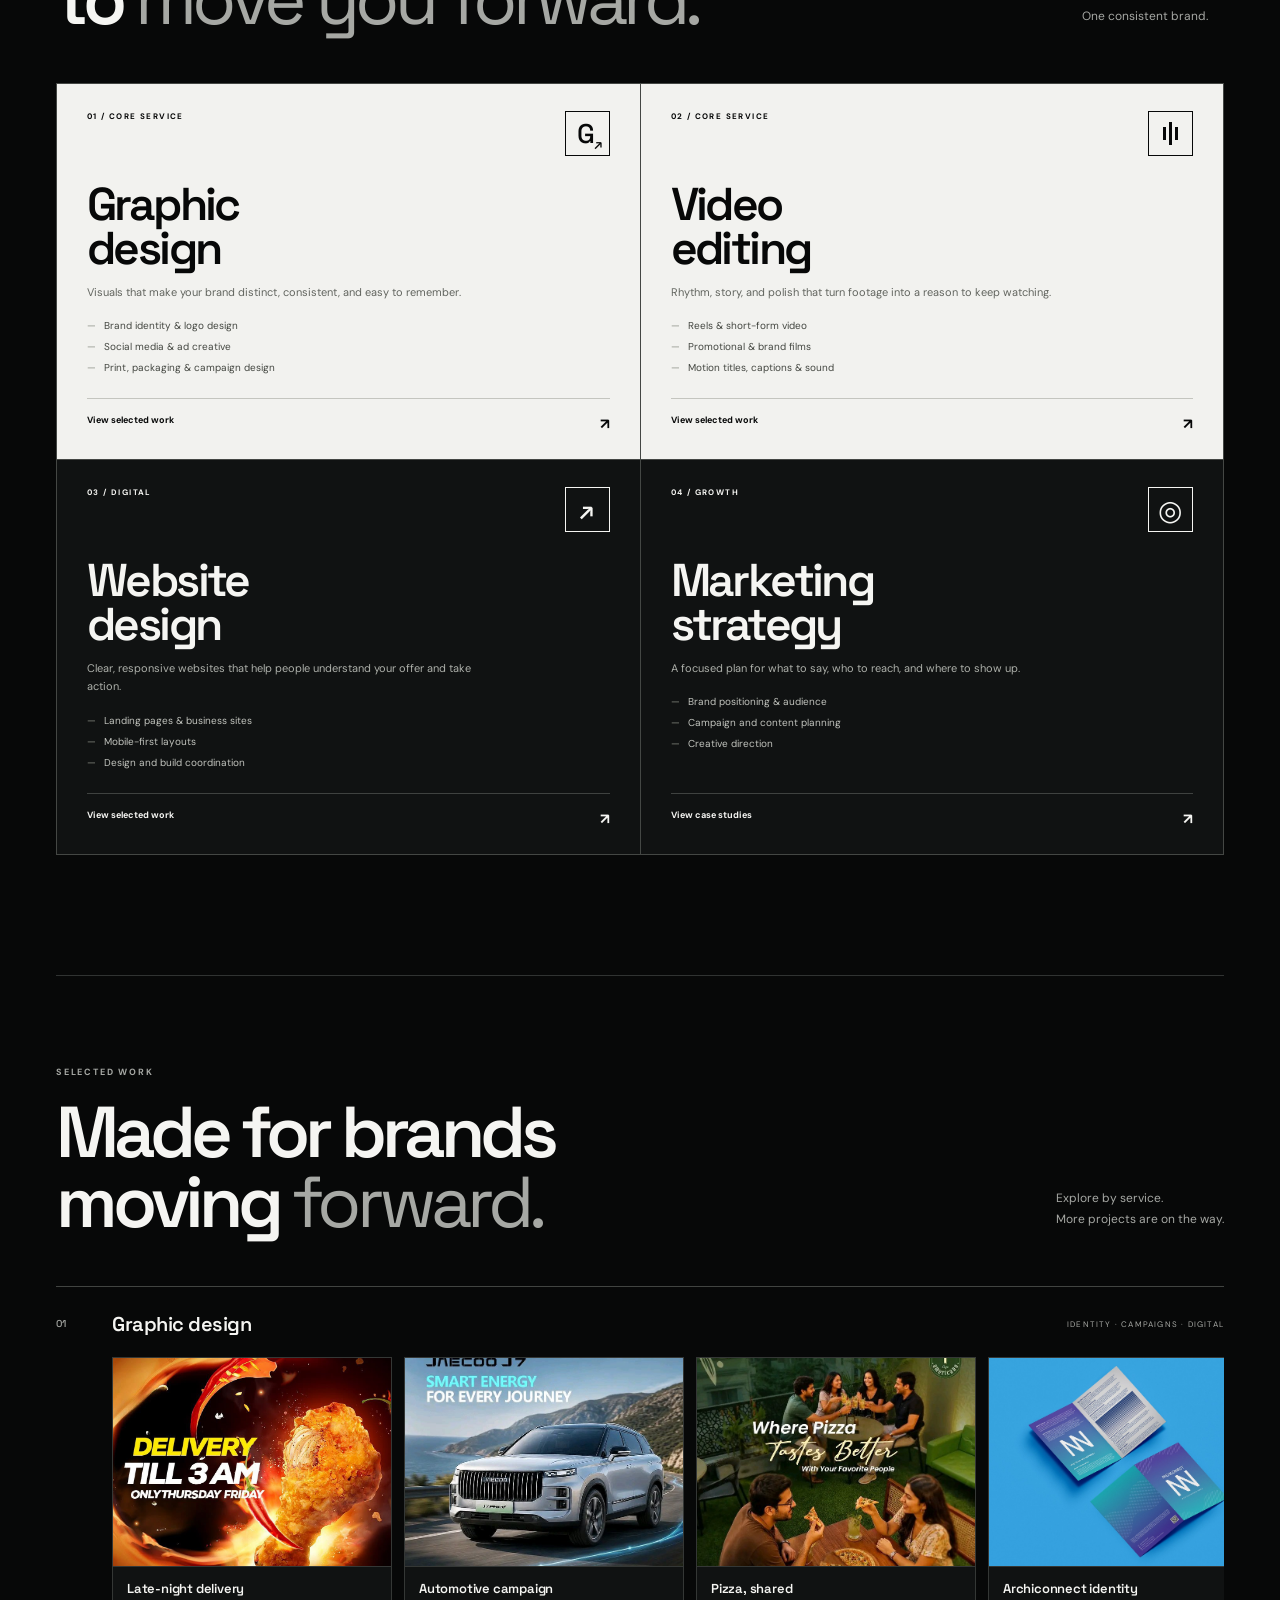
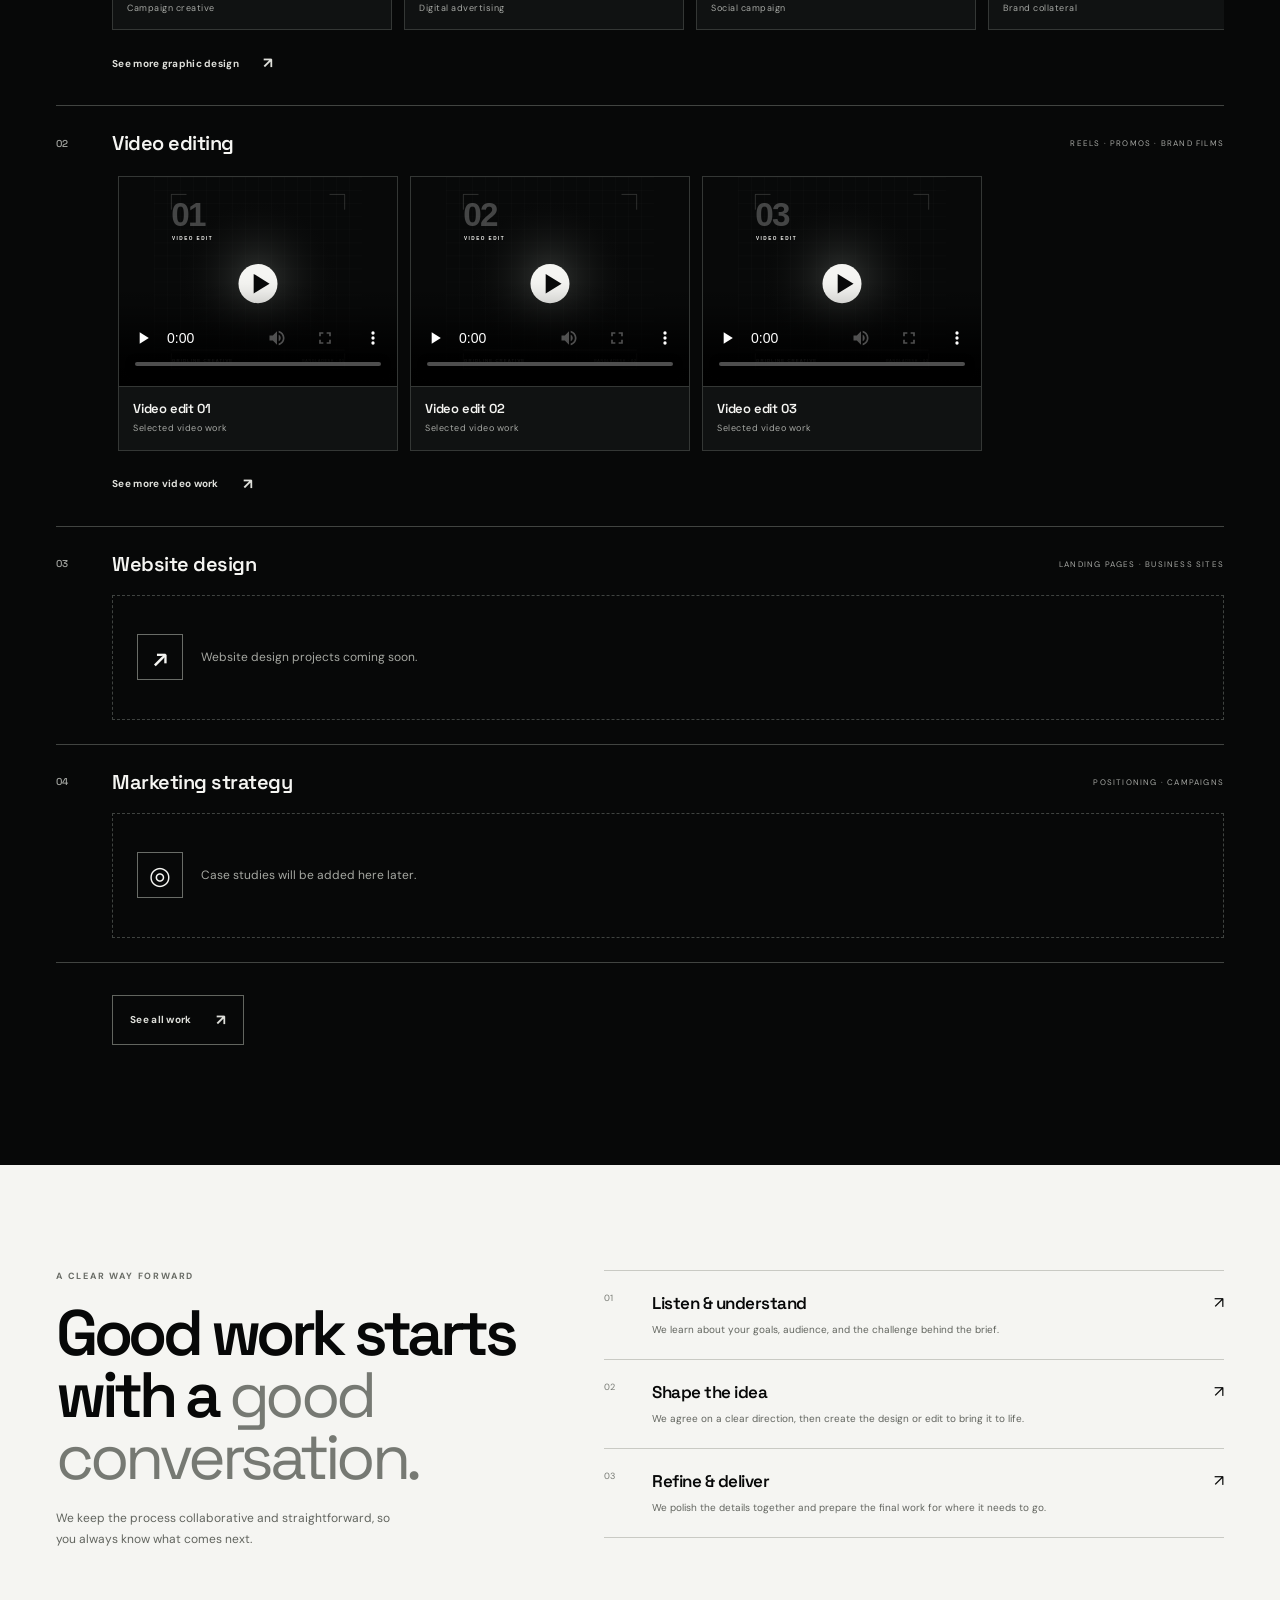
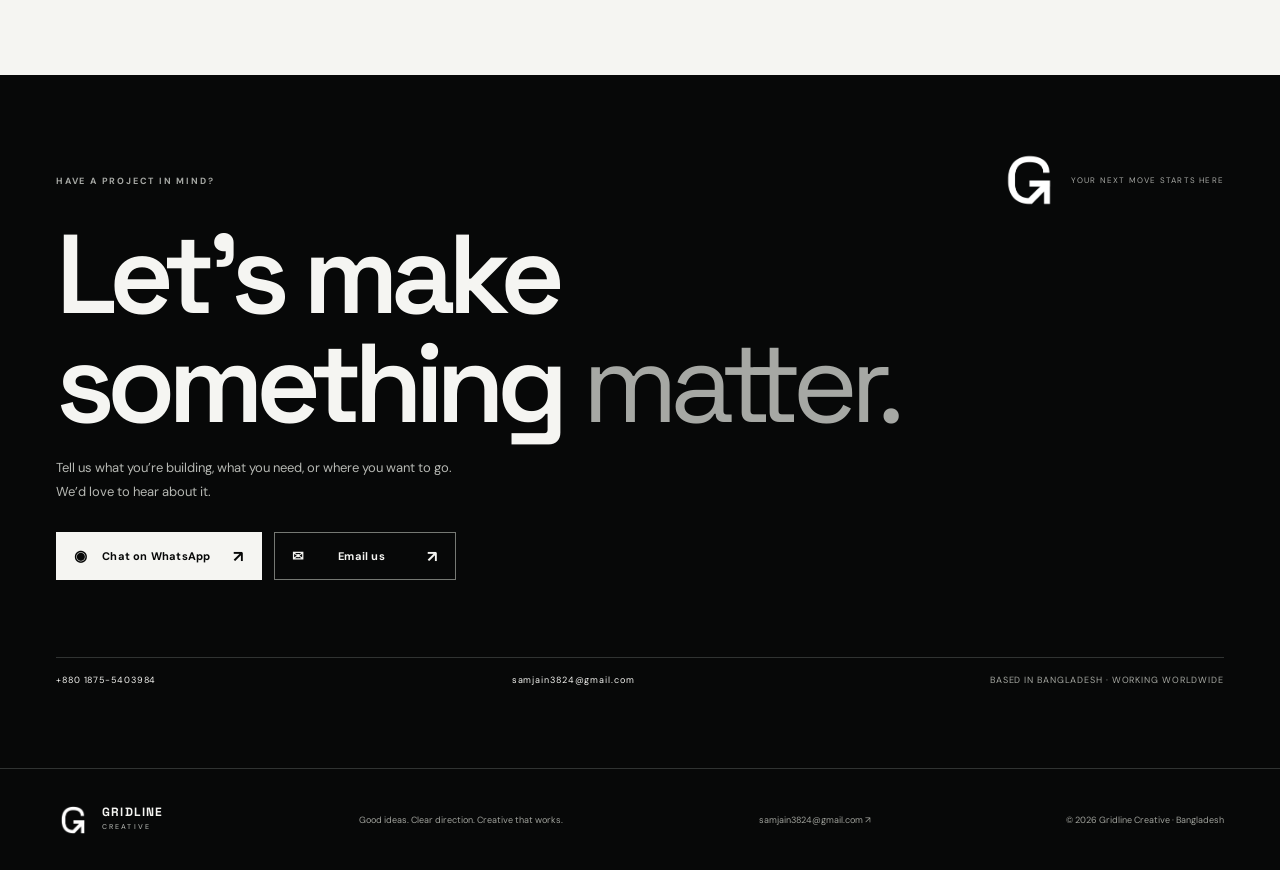
==== commit 61f241ac: "Use posters and defer video loading" ====
--- a/index.html
+++ b/index.html
@@ -69,9 +69,9 @@
           <a class="gallery-card" href="assets/portfolio/graphic/thai-cuisine-campaign.jpg" target="_blank" rel="noopener noreferrer"><img src="assets/portfolio/graphic/thai-cuisine-campaign.jpg" alt="Overhead Thai cuisine campaign with a shared bowl of food" loading="lazy"><span class="gallery-caption"><strong>Thai cuisine</strong><small>Food campaign</small></span></a>
         </div><a class="portfolio-more" href="portfolio.html#graphic-work">See more graphic design <span>↗</span></a></section>
         <section class="portfolio-group" id="video-work"><div class="portfolio-label"><span>02</span><h3>Video editing</h3><span>REELS · PROMOS · BRAND FILMS</span></div><div class="gallery-grid gallery-strip video-strip">
-          <article class="gallery-card video-card"><video controls preload="metadata" playsinline aria-label="Play video editing sample 1"><source src="assets/portfolio/video/video-edit-01.mp4" type="video/mp4">Your browser does not support HTML video.</video><span class="gallery-caption"><strong>Video edit 01</strong><small>Selected video work</small></span></article>
-          <article class="gallery-card video-card"><video controls preload="metadata" playsinline aria-label="Play video editing sample 2"><source src="assets/portfolio/video/video-edit-02.mp4" type="video/mp4">Your browser does not support HTML video.</video><span class="gallery-caption"><strong>Video edit 02</strong><small>Selected video work</small></span></article>
-          <article class="gallery-card video-card"><video controls preload="metadata" playsinline aria-label="Play video editing sample 3"><source src="assets/portfolio/video/video-edit-03.mp4" type="video/mp4">Your browser does not support HTML video.</video><span class="gallery-caption"><strong>Video edit 03</strong><small>Selected video work</small></span></article>
+          <article class="gallery-card video-card"><video controls preload="none" playsinline poster="assets/portfolio/video/video-edit-01-poster.svg" aria-label="Play video editing sample 1"><source src="assets/portfolio/video/video-edit-01.mp4" type="video/mp4">Your browser does not support HTML video.</video><span class="gallery-caption"><strong>Video edit 01</strong><small>Selected video work</small></span></article>
+          <article class="gallery-card video-card"><video controls preload="none" playsinline poster="assets/portfolio/video/video-edit-02-poster.svg" aria-label="Play video editing sample 2"><source src="assets/portfolio/video/video-edit-02.mp4" type="video/mp4">Your browser does not support HTML video.</video><span class="gallery-caption"><strong>Video edit 02</strong><small>Selected video work</small></span></article>
+          <article class="gallery-card video-card"><video controls preload="none" playsinline poster="assets/portfolio/video/video-edit-03-poster.svg" aria-label="Play video editing sample 3"><source src="assets/portfolio/video/video-edit-03.mp4" type="video/mp4">Your browser does not support HTML video.</video><span class="gallery-caption"><strong>Video edit 03</strong><small>Selected video work</small></span></article>
         </div><a class="portfolio-more" href="portfolio.html#video-work">See more video work <span>↗</span></a></section>
         <section class="portfolio-group" id="website-work"><div class="portfolio-label"><span>03</span><h3>Website design</h3><span>LANDING PAGES · BUSINESS SITES</span></div><div class="gallery-empty"><span class="gallery-symbol">↗</span><p>Website design projects coming soon.</p></div></section>
         <section class="portfolio-group" id="strategy-work"><div class="portfolio-label"><span>04</span><h3>Marketing strategy</h3><span>POSITIONING · CAMPAIGNS</span></div><div class="gallery-empty"><span class="gallery-symbol">◎</span><p>Case studies will be added here later.</p></div></section>
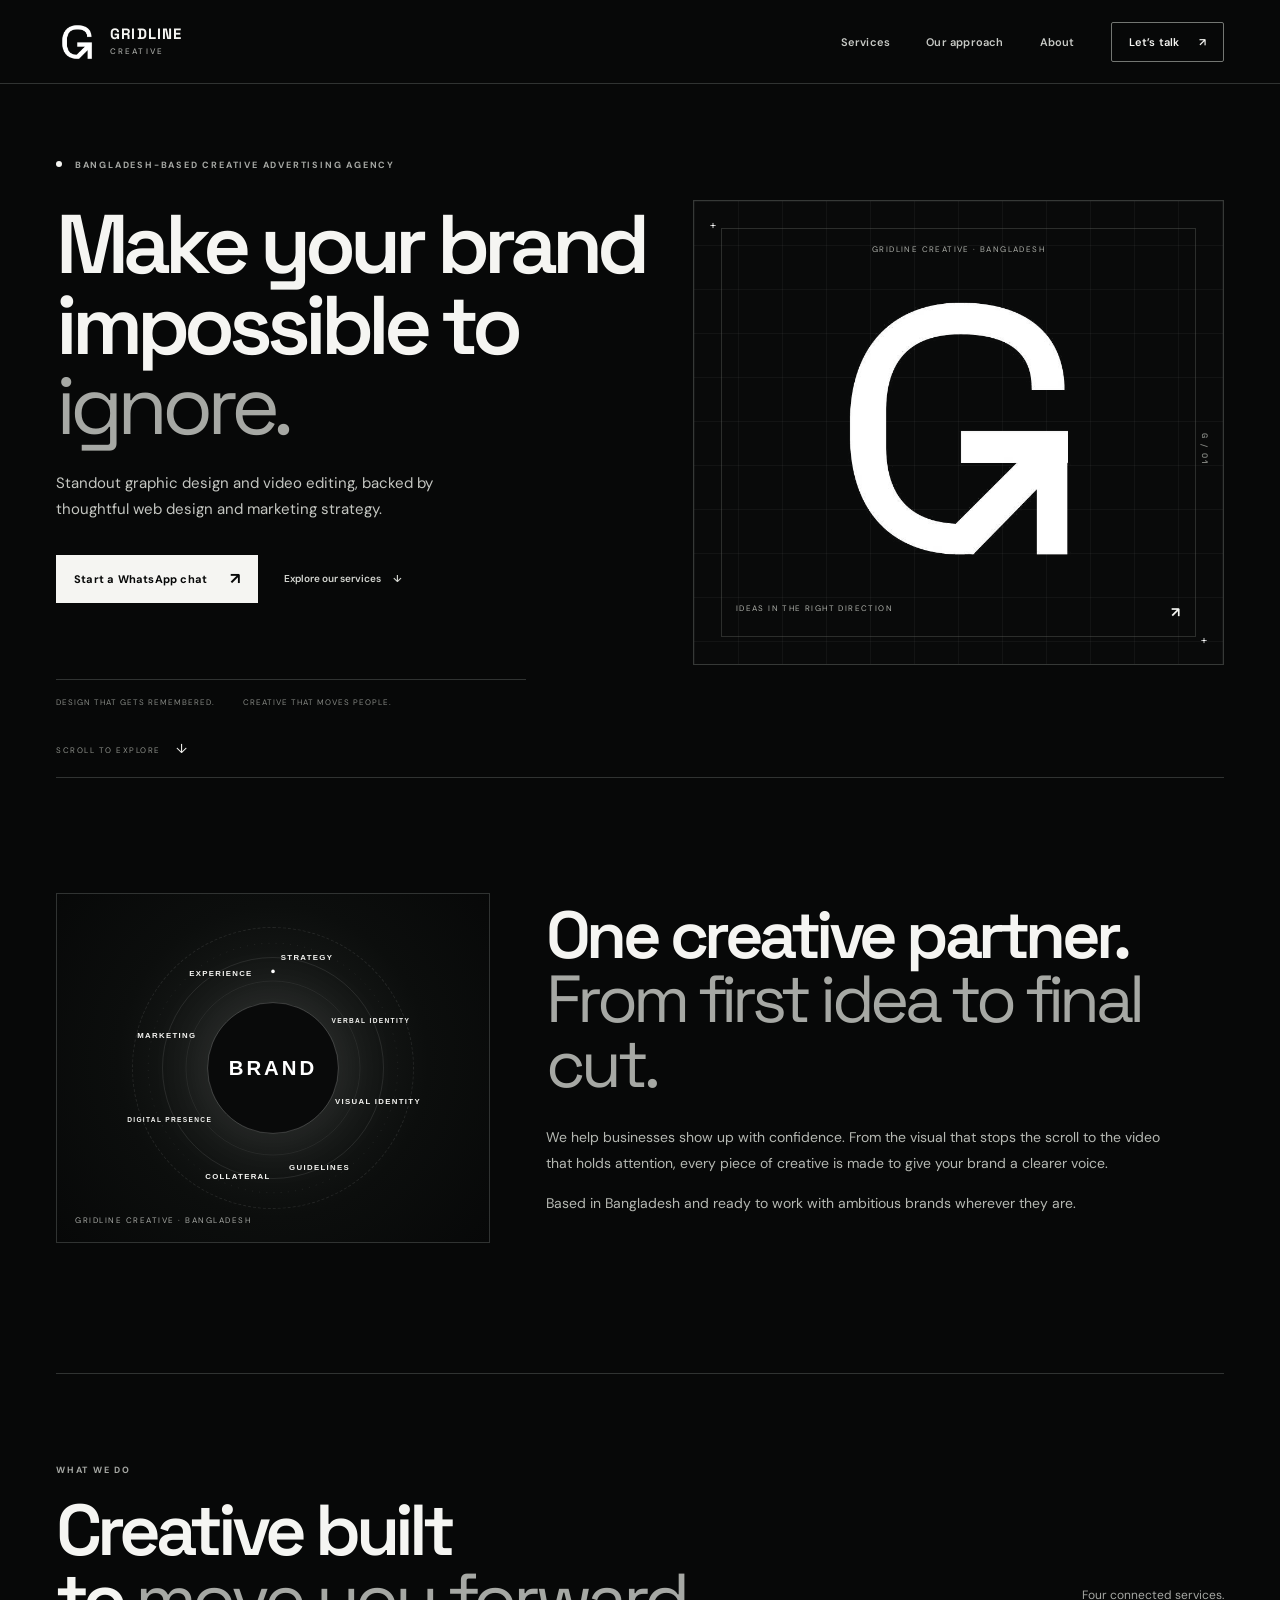
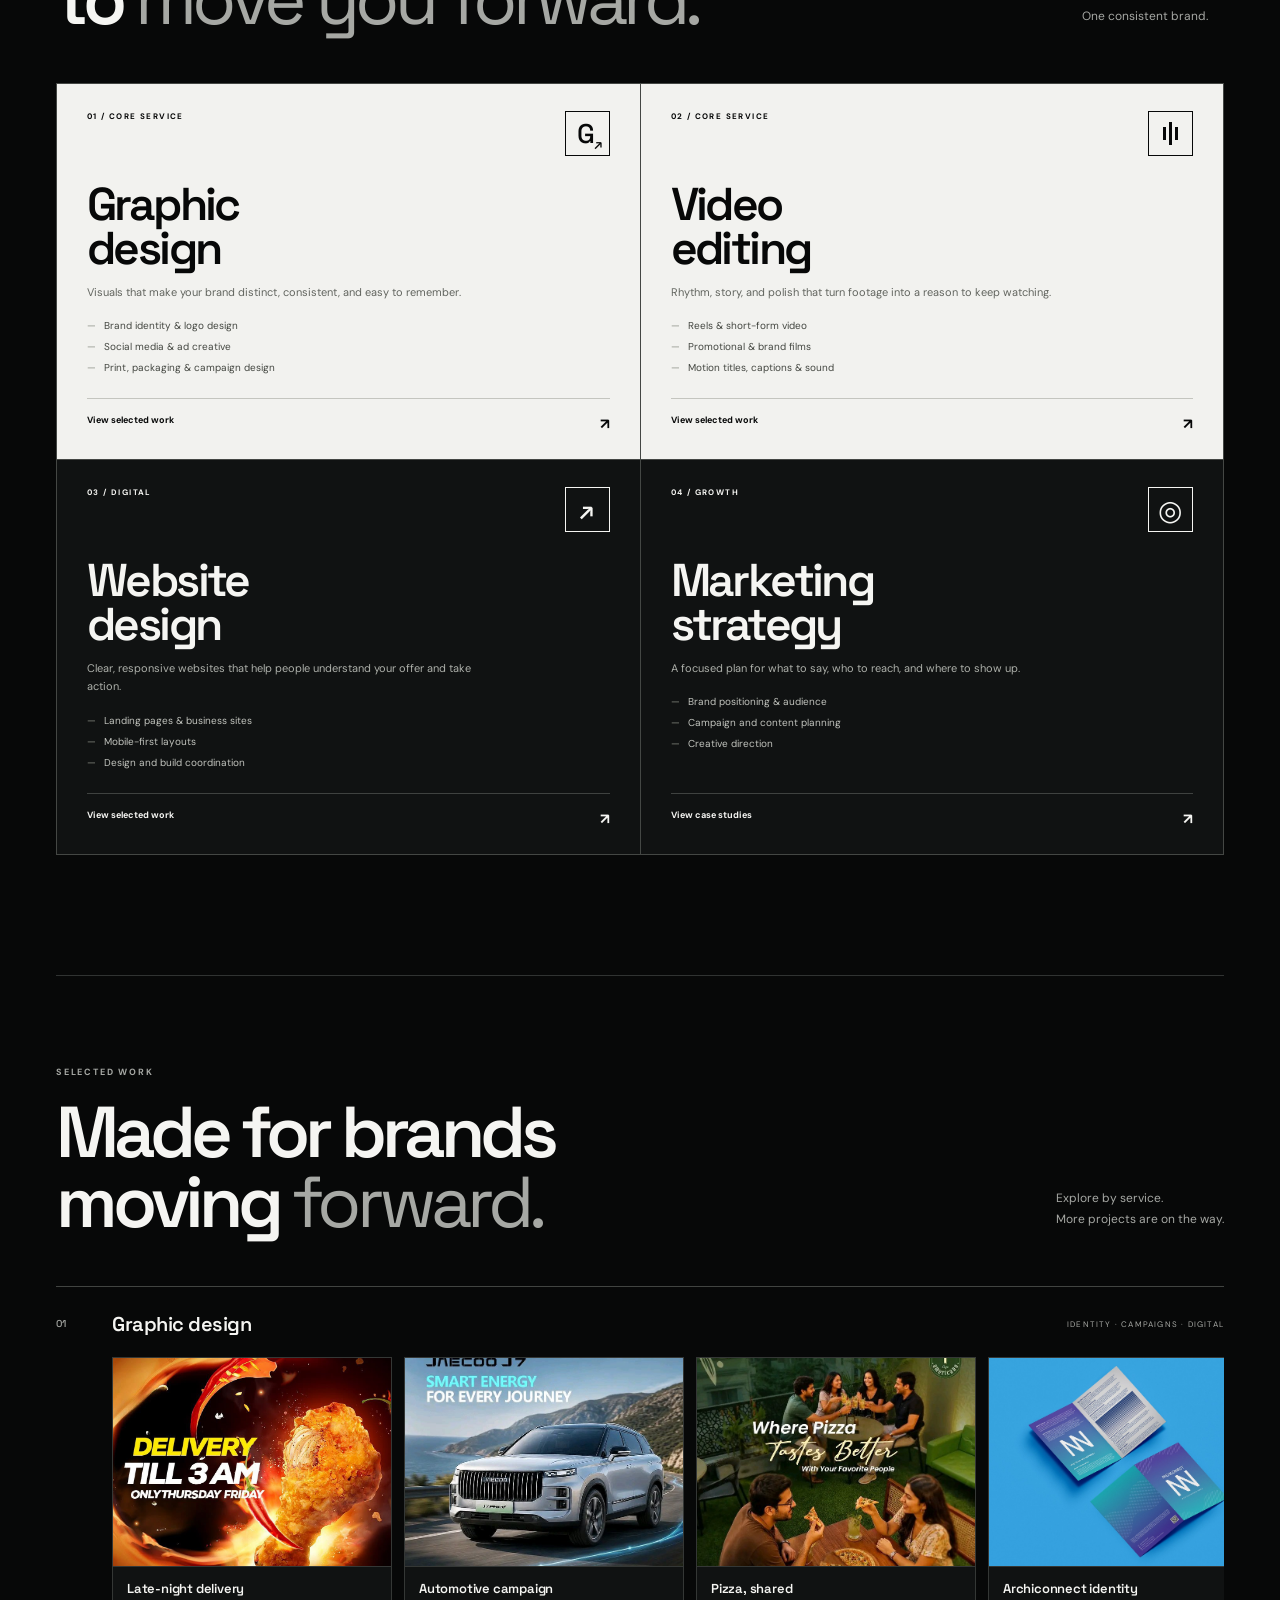
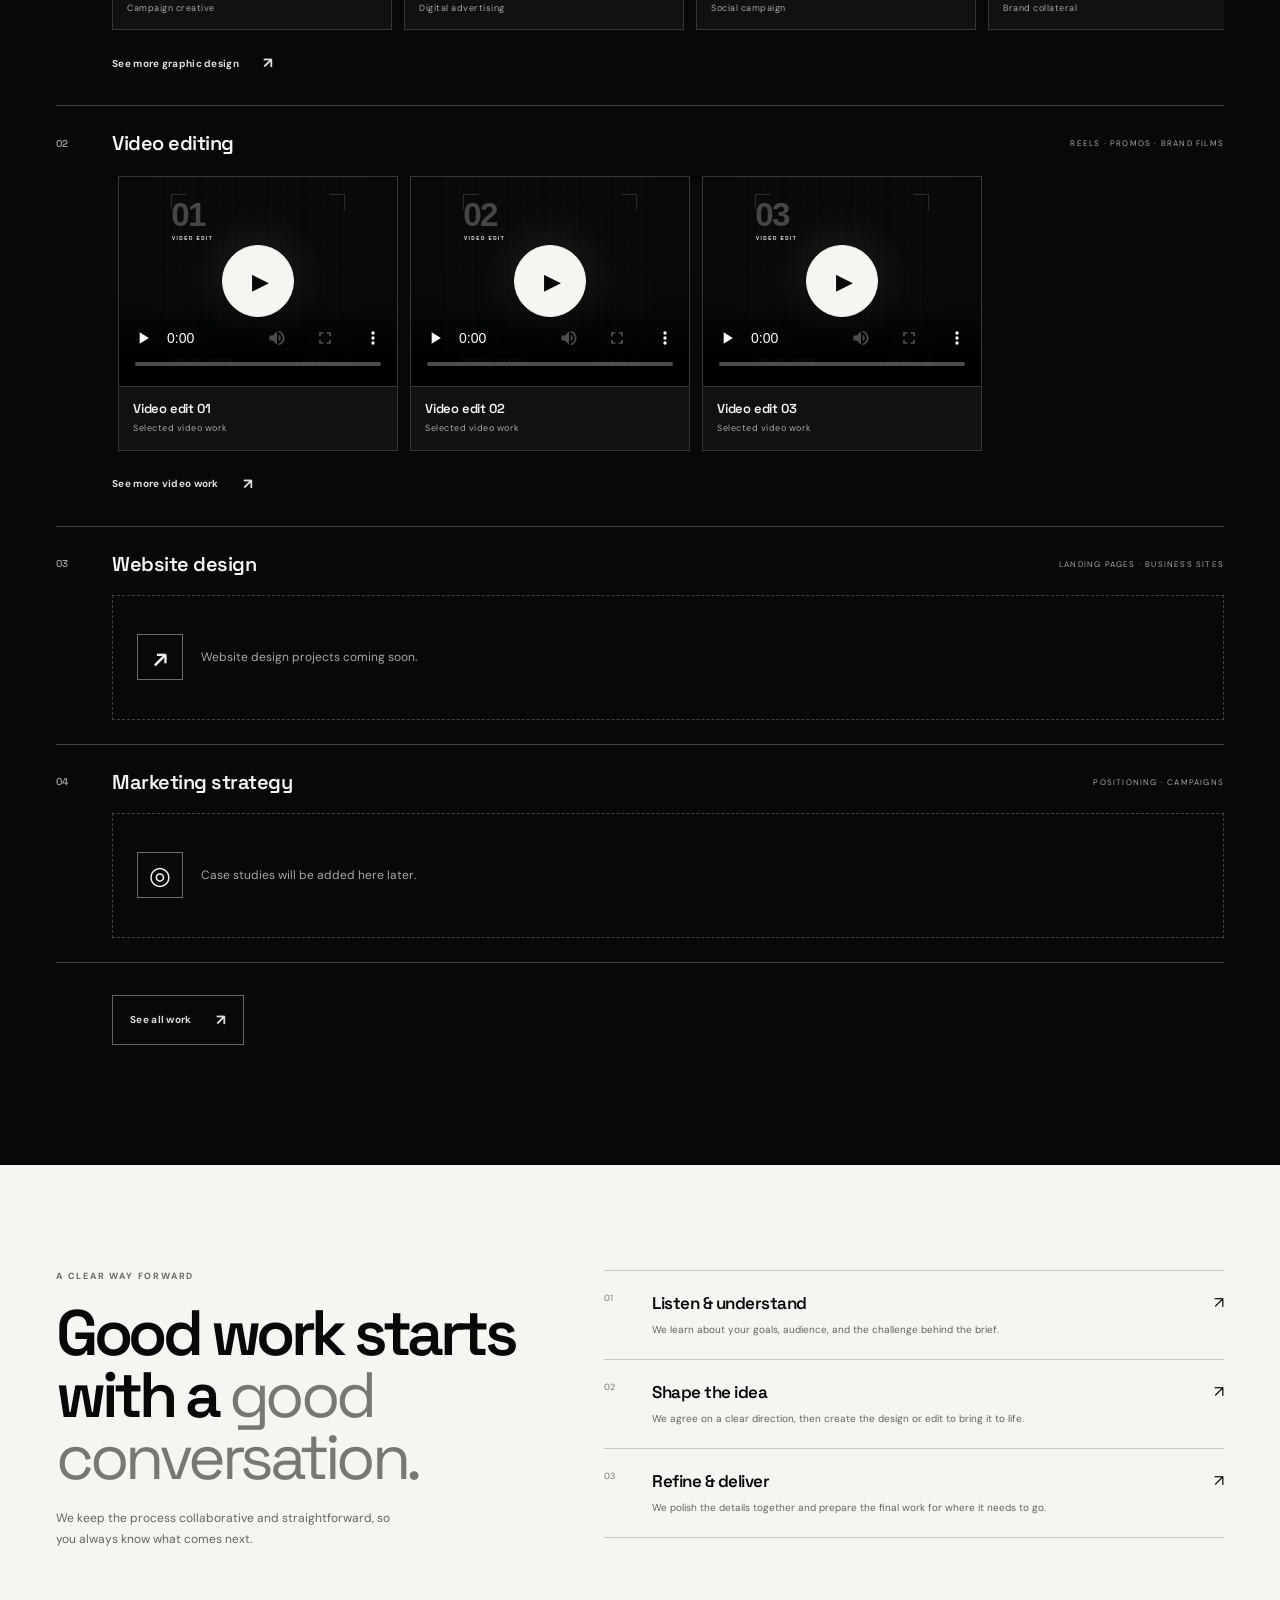
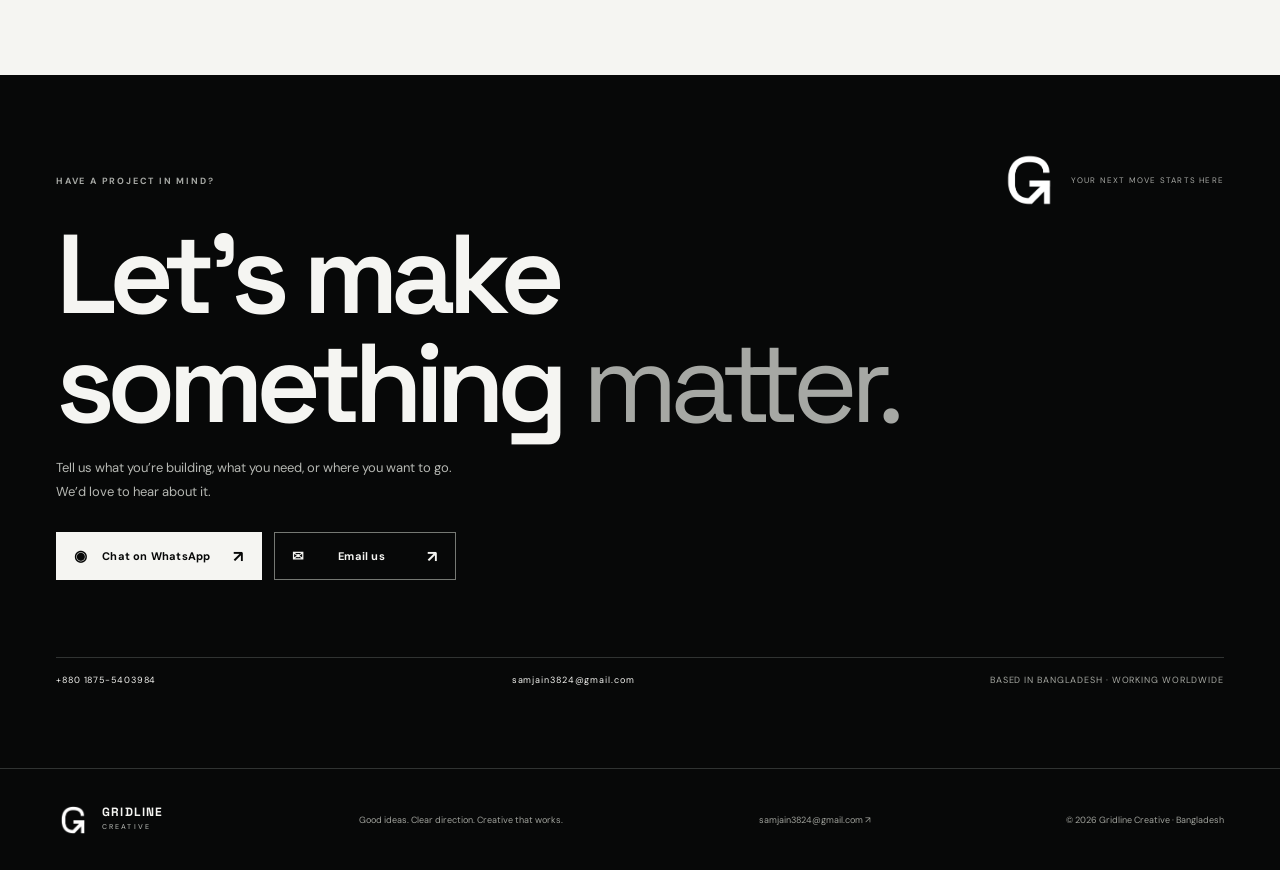
==== commit f1ea3b1f: "Refresh homepage script cache" ====
--- a/index.html
+++ b/index.html
@@ -1,94 +1,93 @@
-<!doctype html>
-<html lang="en">
-<head>
-  <meta charset="utf-8">
-  <meta name="viewport" content="width=device-width, initial-scale=1">
-  <meta name="theme-color" content="#070808">
-  <meta name="description" content="Gridline is a Bangladesh-based advertising agency for graphic design, video editing, website design, and marketing strategy.">
-  <title>Gridline Creative — Design that makes your brand move</title>
-  <link rel="preconnect" href="https://fonts.googleapis.com">
-  <link rel="preconnect" href="https://fonts.gstatic.com" crossorigin>
-  <link href="https://fonts.googleapis.com/css2?family=DM+Sans:wght@400;500;600;700&family=Space+Grotesk:wght@400;500;600;700&display=swap" rel="stylesheet">
-  <link rel="stylesheet" href="styles.css?v=6">
-  <script src="script.js" defer></script>
-</head>
-<body>
-  <header class="site-header">
-    <a class="brand" href="#home" aria-label="Gridline Creative home">
-      <img src="gridline-mark.png" alt="Gridline G-arrow logo" class="brand-logo">
-      <span class="brand-name">GRIDLINE<span>CREATIVE</span></span>
-    </a>
-    <button class="menu-toggle" aria-label="Open navigation" aria-expanded="false"><span></span><span></span></button>
-    <nav class="nav-links" aria-label="Main navigation">
-      <a href="#services">Services</a><a href="#approach">Our approach</a><a href="#about">About</a><a class="nav-cta" href="#contact">Let’s talk <span>↗</span></a>
-    </nav>
-  </header>
-
-  <main>
-    <section class="hero section-wrap" id="home">
-      <div class="hero-copy">
-        <p class="eyebrow"><span class="status-dot"></span> Bangladesh-based creative advertising agency</p>
-        <h1>Make your brand<br>impossible to <span>ignore.</span></h1>
-        <p class="hero-lede">Standout graphic design and video editing, backed by thoughtful web design and marketing strategy.</p>
-        <div class="hero-actions"><a class="button button-light" href="https://wa.me/8801875403984?text=Hi%20Gridline%2C%20I%27d%20like%20to%20discuss%20a%20project." target="_blank" rel="noopener noreferrer">Start a WhatsApp chat <span>↗</span></a><a class="text-link" href="#services">Explore our services <span>↓</span></a></div>
-        <div class="hero-foot"><span>DESIGN THAT GETS REMEMBERED.</span><span>CREATIVE THAT MOVES PEOPLE.</span></div>
-      </div>
-      <div class="hero-visual" aria-label="Gridline G-arrow logo on a black background" role="img">
-        <div class="visual-grid"></div><div class="visual-cross cross-one">+</div><div class="visual-cross cross-two">+</div>
-        <div class="visual-frame"><span class="frame-top">GRIDLINE CREATIVE · BANGLADESH</span><img src="gridline-mark.png" alt="" class="hero-logo"><span class="frame-bottom">IDEAS IN THE RIGHT DIRECTION <b>↗</b></span></div>
-        <div class="visual-index">G / 01</div>
-      </div>
-      <a class="scroll-cue" href="#services" aria-label="Scroll to services">SCROLL TO EXPLORE <span>↓</span></a>
-    </section>
-
-    <section class="intro section-wrap" id="about">
-      <figure class="intro-visual"><img class="intro-loop" src="assets/brand-loop.svg?v=3" alt="BRAND in the center surrounded by orbiting brand strategy and identity services"><figcaption>GRIDLINE CREATIVE · BANGLADESH</figcaption></figure>
-      <div><h2>One creative partner.<br><span>From first idea to final cut.</span></h2><p class="body-copy">We help businesses show up with confidence. From the visual that stops the scroll to the video that holds attention, every piece of creative is made to give your brand a clearer voice.</p><p class="body-copy">Based in Bangladesh and ready to work with ambitious brands wherever they are.</p></div>
-    </section>
-
-    <section class="services section-wrap" id="services">
-      <div class="section-heading"><div><p class="eyebrow">What we do</p><h2>Creative built<br>to <span>move you forward.</span></h2></div><p>Four connected services.<br>One consistent brand.</p></div>
-      <div class="service-grid">
-        <article class="service-card service-primary"><div class="service-top"><span>01 / CORE SERVICE</span><span class="service-icon icon-design">G<span>↗</span></span></div><h3>Graphic<br>design</h3><p>Visuals that make your brand distinct, consistent, and easy to remember.</p><ul><li>Brand identity & logo design</li><li>Social media & ad creative</li><li>Print, packaging & campaign design</li></ul><a href="#graphic-work" aria-label="View graphic design work">View selected work <span>↗</span></a></article>
-        <article class="service-card service-primary"><div class="service-top"><span>02 / CORE SERVICE</span><span class="service-icon icon-video"><i></i><i></i><i></i></span></div><h3>Video<br>editing</h3><p>Rhythm, story, and polish that turn footage into a reason to keep watching.</p><ul><li>Reels & short-form video</li><li>Promotional & brand films</li><li>Motion titles, captions & sound</li></ul><a href="#video-work" aria-label="View video editing work">View selected work <span>↗</span></a></article>
-        <article class="service-card service-secondary"><div class="service-top"><span>03 / DIGITAL</span><span class="service-icon icon-web">↗</span></div><h3>Website<br>design</h3><p>Clear, responsive websites that help people understand your offer and take action.</p><ul><li>Landing pages & business sites</li><li>Mobile-first layouts</li><li>Design and build coordination</li></ul><a href="#website-work" aria-label="View website design work">View selected work <span>↗</span></a></article>
-        <article class="service-card service-secondary"><div class="service-top"><span>04 / GROWTH</span><span class="service-icon icon-strategy">◎</span></div><h3>Marketing<br>strategy</h3><p>A focused plan for what to say, who to reach, and where to show up.</p><ul><li>Brand positioning & audience</li><li>Campaign and content planning</li><li>Creative direction</li></ul><a href="#strategy-work" aria-label="View marketing strategy case studies">View case studies <span>↗</span></a></article>
-      </div>
-    </section>
-
-    <section class="portfolio section-wrap" id="portfolio"><div class="section-heading"><div><p class="eyebrow">Selected work</p><h2>Made for brands<br>moving <span>forward.</span></h2></div><p>Explore by service.<br>More projects are on the way.</p></div>
-      <div class="portfolio-list">
-        <section class="portfolio-group" id="graphic-work"><div class="portfolio-label"><span>01</span><h3>Graphic design</h3><span>IDENTITY · CAMPAIGNS · DIGITAL</span></div><div class="gallery-grid gallery-strip">
-          <a class="gallery-card" href="assets/portfolio/graphic/night-delivery-campaign.jpg" target="_blank" rel="noopener noreferrer"><img src="assets/portfolio/graphic/night-delivery-campaign.jpg" alt="Dramatic late-night chicken delivery campaign artwork" loading="lazy"><span class="gallery-caption"><strong>Late-night delivery</strong><small>Campaign creative</small></span></a>
-          <a class="gallery-card" href="assets/portfolio/graphic/automotive-energy-campaign.jpg" target="_blank" rel="noopener noreferrer"><img src="assets/portfolio/graphic/automotive-energy-campaign.jpg" alt="Electric SUV campaign featuring a vehicle on a mountain road" loading="lazy"><span class="gallery-caption"><strong>Automotive campaign</strong><small>Digital advertising</small></span></a>
-          <a class="gallery-card" href="assets/portfolio/graphic/pizza-lifestyle-campaign.jpg" target="_blank" rel="noopener noreferrer"><img src="assets/portfolio/graphic/pizza-lifestyle-campaign.jpg" alt="Lifestyle social campaign showing friends sharing pizza" loading="lazy"><span class="gallery-caption"><strong>Pizza, shared</strong><small>Social campaign</small></span></a>
-          <a class="gallery-card" href="assets/portfolio/graphic/archiconnect-identity.jpg" target="_blank" rel="noopener noreferrer"><img src="assets/portfolio/graphic/archiconnect-identity.jpg" alt="Architectural brand stationery and identity system mockup" loading="lazy"><span class="gallery-caption"><strong>Archiconnect identity</strong><small>Brand collateral</small></span></a>
-          <a class="gallery-card" href="assets/portfolio/graphic/ohja-product-launch.jpg" target="_blank" rel="noopener noreferrer"><img src="assets/portfolio/graphic/ohja-product-launch.jpg" alt="Product launch teaser featuring OHJA packaging in a desert scene" loading="lazy"><span class="gallery-caption"><strong>Product launch teaser</strong><small>Packaging campaign</small></span></a>
-          <a class="gallery-card" href="assets/portfolio/graphic/ohja-packaging.jpg" target="_blank" rel="noopener noreferrer"><img src="assets/portfolio/graphic/ohja-packaging.jpg" alt="OHJA product packaging in a colorful studio composition" loading="lazy"><span class="gallery-caption"><strong>OHJA packaging</strong><small>Packaging design</small></span></a>
-          <a class="gallery-card" href="assets/portfolio/graphic/coffee-cup-launch.jpg" target="_blank" rel="noopener noreferrer"><img src="assets/portfolio/graphic/coffee-cup-launch.jpg" alt="Three branded takeaway coffee cups ready to launch" loading="lazy"><span class="gallery-caption"><strong>Coffee cup launch</strong><small>Product campaign</small></span></a>
-          <a class="gallery-card" href="assets/portfolio/graphic/thai-cuisine-campaign.jpg" target="_blank" rel="noopener noreferrer"><img src="assets/portfolio/graphic/thai-cuisine-campaign.jpg" alt="Overhead Thai cuisine campaign with a shared bowl of food" loading="lazy"><span class="gallery-caption"><strong>Thai cuisine</strong><small>Food campaign</small></span></a>
-        </div><a class="portfolio-more" href="portfolio.html#graphic-work">See more graphic design <span>↗</span></a></section>
-        <section class="portfolio-group" id="video-work"><div class="portfolio-label"><span>02</span><h3>Video editing</h3><span>REELS · PROMOS · BRAND FILMS</span></div><div class="gallery-grid gallery-strip video-strip">
-          <article class="gallery-card video-card"><video controls preload="none" playsinline poster="assets/portfolio/video/video-edit-01-poster.svg" aria-label="Play video editing sample 1"><source src="assets/portfolio/video/video-edit-01.mp4" type="video/mp4">Your browser does not support HTML video.</video><span class="gallery-caption"><strong>Video edit 01</strong><small>Selected video work</small></span></article>
-          <article class="gallery-card video-card"><video controls preload="none" playsinline poster="assets/portfolio/video/video-edit-02-poster.svg" aria-label="Play video editing sample 2"><source src="assets/portfolio/video/video-edit-02.mp4" type="video/mp4">Your browser does not support HTML video.</video><span class="gallery-caption"><strong>Video edit 02</strong><small>Selected video work</small></span></article>
-          <article class="gallery-card video-card"><video controls preload="none" playsinline poster="assets/portfolio/video/video-edit-03-poster.svg" aria-label="Play video editing sample 3"><source src="assets/portfolio/video/video-edit-03.mp4" type="video/mp4">Your browser does not support HTML video.</video><span class="gallery-caption"><strong>Video edit 03</strong><small>Selected video work</small></span></article>
-        </div><a class="portfolio-more" href="portfolio.html#video-work">See more video work <span>↗</span></a></section>
-        <section class="portfolio-group" id="website-work"><div class="portfolio-label"><span>03</span><h3>Website design</h3><span>LANDING PAGES · BUSINESS SITES</span></div><div class="gallery-empty"><span class="gallery-symbol">↗</span><p>Website design projects coming soon.</p></div></section>
-        <section class="portfolio-group" id="strategy-work"><div class="portfolio-label"><span>04</span><h3>Marketing strategy</h3><span>POSITIONING · CAMPAIGNS</span></div><div class="gallery-empty"><span class="gallery-symbol">◎</span><p>Case studies will be added here later.</p></div></section>
-      </div>
-      <a class="portfolio-all" href="portfolio.html">See all work <span>↗</span></a>
-    </section>
-
-    <section class="approach" id="approach"><div class="section-wrap approach-inner"><div class="approach-heading"><p class="eyebrow">A clear way forward</p><h2>Good work starts<br>with a <span>good conversation.</span></h2><p>We keep the process collaborative and straightforward, so you always know what comes next.</p></div><div class="steps"><article><span>01</span><div><h3>Listen & understand</h3><p>We learn about your goals, audience, and the challenge behind the brief.</p></div><b>↗</b></article><article><span>02</span><div><h3>Shape the idea</h3><p>We agree on a clear direction, then create the design or edit to bring it to life.</p></div><b>↗</b></article><article><span>03</span><div><h3>Refine & deliver</h3><p>We polish the details together and prepare the final work for where it needs to go.</p></div><b>↗</b></article></div></div></section>
-
-    <section class="contact section-wrap" id="contact"><div class="contact-mark"><img src="gridline-mark.png" alt="Gridline G-arrow logo"><span>YOUR NEXT MOVE STARTS HERE</span></div><p class="eyebrow">Have a project in mind?</p><h2>Let’s make<br>something <span>matter.</span></h2><p class="contact-copy">Tell us what you’re building, what you need, or where you want to go. We’d love to hear about it.</p><div class="contact-actions"><a class="button button-light" href="https://wa.me/8801875403984?text=Hi%20Gridline%2C%20I%27d%20like%20to%20discuss%20a%20project." target="_blank" rel="noopener noreferrer"><span class="whatsapp-icon">◉</span> Chat on WhatsApp <span>↗</span></a><a class="button button-outline" href="https://mail.google.com/mail/?view=cm&amp;fs=1&amp;to=samjain3824%40gmail.com&amp;su=Project%20enquiry%20for%20Gridline" target="_blank" rel="noopener noreferrer"><span class="mail-icon">✉</span> Email us <span>↗</span></a></div><div class="contact-details"><a href="https://wa.me/8801875403984" target="_blank" rel="noopener noreferrer">+880 1875-5403984</a><a href="mailto:samjain3824@gmail.com">samjain3824@gmail.com</a><span>BASED IN BANGLADESH · WORKING WORLDWIDE</span></div></section>
-  </main>
-
-  <footer class="site-footer"><a class="brand" href="#home"><img src="gridline-mark.png" alt="" class="brand-logo"><span class="brand-name">GRIDLINE<span>CREATIVE</span></span></a><p>Good ideas. Clear direction. Creative that works.</p><a class="footer-email" href="mailto:samjain3824@gmail.com">samjain3824@gmail.com ↗</a><span class="copyright">© <span id="year"></span> Gridline Creative · Bangladesh</span></footer>
-</body>
-</html>
+<!doctype html>
+<html lang="en">
+<head>
+  <meta charset="utf-8">
+  <meta name="viewport" content="width=device-width, initial-scale=1">
+  <meta name="theme-color" content="#070808">
+  <meta name="description" content="Gridline is a Bangladesh-based advertising agency for graphic design, video editing, website design, and marketing strategy.">
+  <title>Gridline Creative — Design that makes your brand move</title>
+  <link rel="preconnect" href="https://fonts.googleapis.com">
+  <link rel="preconnect" href="https://fonts.gstatic.com" crossorigin>
+  <link href="https://fonts.googleapis.com/css2?family=DM+Sans:wght@400;500;600;700&family=Space+Grotesk:wght@400;500;600;700&display=swap" rel="stylesheet">
+  <link rel="stylesheet" href="styles.css?v=6">
+  <script src="script.js?v=2" defer></script>
+</head>
+<body>
+  <header class="site-header">
+    <a class="brand" href="#home" aria-label="Gridline Creative home">
+      <img src="gridline-mark.png" alt="Gridline G-arrow logo" class="brand-logo">
+      <span class="brand-name">GRIDLINE<span>CREATIVE</span></span>
+    </a>
+    <button class="menu-toggle" aria-label="Open navigation" aria-expanded="false"><span></span><span></span></button>
+    <nav class="nav-links" aria-label="Main navigation">
+      <a href="#services">Services</a><a href="#approach">Our approach</a><a href="#about">About</a><a class="nav-cta" href="#contact">Let’s talk <span>↗</span></a>
+    </nav>
+  </header>
+
+  <main>
+    <section class="hero section-wrap" id="home">
+      <div class="hero-copy">
+        <p class="eyebrow"><span class="status-dot"></span> Bangladesh-based creative advertising agency</p>
+        <h1>Make your brand<br>impossible to <span>ignore.</span></h1>
+        <p class="hero-lede">Standout graphic design and video editing, backed by thoughtful web design and marketing strategy.</p>
+        <div class="hero-actions"><a class="button button-light" href="https://wa.me/8801875403984?text=Hi%20Gridline%2C%20I%27d%20like%20to%20discuss%20a%20project." target="_blank" rel="noopener noreferrer">Start a WhatsApp chat <span>↗</span></a><a class="text-link" href="#services">Explore our services <span>↓</span></a></div>
+        <div class="hero-foot"><span>DESIGN THAT GETS REMEMBERED.</span><span>CREATIVE THAT MOVES PEOPLE.</span></div>
+      </div>
+      <div class="hero-visual" aria-label="Gridline G-arrow logo on a black background" role="img">
+        <div class="visual-grid"></div><div class="visual-cross cross-one">+</div><div class="visual-cross cross-two">+</div>
+        <div class="visual-frame"><span class="frame-top">GRIDLINE CREATIVE · BANGLADESH</span><img src="gridline-mark.png" alt="" class="hero-logo"><span class="frame-bottom">IDEAS IN THE RIGHT DIRECTION <b>↗</b></span></div>
+        <div class="visual-index">G / 01</div>
+      </div>
+      <a class="scroll-cue" href="#services" aria-label="Scroll to services">SCROLL TO EXPLORE <span>↓</span></a>
+    </section>
+
+    <section class="intro section-wrap" id="about">
+      <figure class="intro-visual"><img class="intro-loop" src="assets/brand-loop.svg?v=3" alt="BRAND in the center surrounded by orbiting brand strategy and identity services"><figcaption>GRIDLINE CREATIVE · BANGLADESH</figcaption></figure>
+      <div><h2>One creative partner.<br><span>From first idea to final cut.</span></h2><p class="body-copy">We help businesses show up with confidence. From the visual that stops the scroll to the video that holds attention, every piece of creative is made to give your brand a clearer voice.</p><p class="body-copy">Based in Bangladesh and ready to work with ambitious brands wherever they are.</p></div>
+    </section>
+
+    <section class="services section-wrap" id="services">
+      <div class="section-heading"><div><p class="eyebrow">What we do</p><h2>Creative built<br>to <span>move you forward.</span></h2></div><p>Four connected services.<br>One consistent brand.</p></div>
+      <div class="service-grid">
+        <article class="service-card service-primary"><div class="service-top"><span>01 / CORE SERVICE</span><span class="service-icon icon-design">G<span>↗</span></span></div><h3>Graphic<br>design</h3><p>Visuals that make your brand distinct, consistent, and easy to remember.</p><ul><li>Brand identity & logo design</li><li>Social media & ad creative</li><li>Print, packaging & campaign design</li></ul><a href="#graphic-work" aria-label="View graphic design work">View selected work <span>↗</span></a></article>
+        <article class="service-card service-primary"><div class="service-top"><span>02 / CORE SERVICE</span><span class="service-icon icon-video"><i></i><i></i><i></i></span></div><h3>Video<br>editing</h3><p>Rhythm, story, and polish that turn footage into a reason to keep watching.</p><ul><li>Reels & short-form video</li><li>Promotional & brand films</li><li>Motion titles, captions & sound</li></ul><a href="#video-work" aria-label="View video editing work">View selected work <span>↗</span></a></article>
+        <article class="service-card service-secondary"><div class="service-top"><span>03 / DIGITAL</span><span class="service-icon icon-web">↗</span></div><h3>Website<br>design</h3><p>Clear, responsive websites that help people understand your offer and take action.</p><ul><li>Landing pages & business sites</li><li>Mobile-first layouts</li><li>Design and build coordination</li></ul><a href="#website-work" aria-label="View website design work">View selected work <span>↗</span></a></article>
+        <article class="service-card service-secondary"><div class="service-top"><span>04 / GROWTH</span><span class="service-icon icon-strategy">◎</span></div><h3>Marketing<br>strategy</h3><p>A focused plan for what to say, who to reach, and where to show up.</p><ul><li>Brand positioning & audience</li><li>Campaign and content planning</li><li>Creative direction</li></ul><a href="#strategy-work" aria-label="View marketing strategy case studies">View case studies <span>↗</span></a></article>
+      </div>
+    </section>
+
+    <section class="portfolio section-wrap" id="portfolio"><div class="section-heading"><div><p class="eyebrow">Selected work</p><h2>Made for brands<br>moving <span>forward.</span></h2></div><p>Explore by service.<br>More projects are on the way.</p></div>
+      <div class="portfolio-list">
+        <section class="portfolio-group" id="graphic-work"><div class="portfolio-label"><span>01</span><h3>Graphic design</h3><span>IDENTITY · CAMPAIGNS · DIGITAL</span></div><div class="gallery-grid gallery-strip">
+          <a class="gallery-card" href="assets/portfolio/graphic/night-delivery-campaign.jpg" target="_blank" rel="noopener noreferrer"><img src="assets/portfolio/graphic/night-delivery-campaign.jpg" alt="Dramatic late-night chicken delivery campaign artwork" loading="lazy"><span class="gallery-caption"><strong>Late-night delivery</strong><small>Campaign creative</small></span></a>
+          <a class="gallery-card" href="assets/portfolio/graphic/automotive-energy-campaign.jpg" target="_blank" rel="noopener noreferrer"><img src="assets/portfolio/graphic/automotive-energy-campaign.jpg" alt="Electric SUV campaign featuring a vehicle on a mountain road" loading="lazy"><span class="gallery-caption"><strong>Automotive campaign</strong><small>Digital advertising</small></span></a>
+          <a class="gallery-card" href="assets/portfolio/graphic/pizza-lifestyle-campaign.jpg" target="_blank" rel="noopener noreferrer"><img src="assets/portfolio/graphic/pizza-lifestyle-campaign.jpg" alt="Lifestyle social campaign showing friends sharing pizza" loading="lazy"><span class="gallery-caption"><strong>Pizza, shared</strong><small>Social campaign</small></span></a>
+          <a class="gallery-card" href="assets/portfolio/graphic/archiconnect-identity.jpg" target="_blank" rel="noopener noreferrer"><img src="assets/portfolio/graphic/archiconnect-identity.jpg" alt="Architectural brand stationery and identity system mockup" loading="lazy"><span class="gallery-caption"><strong>Archiconnect identity</strong><small>Brand collateral</small></span></a>
+          <a class="gallery-card" href="assets/portfolio/graphic/ohja-product-launch.jpg" target="_blank" rel="noopener noreferrer"><img src="assets/portfolio/graphic/ohja-product-launch.jpg" alt="Product launch teaser featuring OHJA packaging in a desert scene" loading="lazy"><span class="gallery-caption"><strong>Product launch teaser</strong><small>Packaging campaign</small></span></a>
+          <a class="gallery-card" href="assets/portfolio/graphic/ohja-packaging.jpg" target="_blank" rel="noopener noreferrer"><img src="assets/portfolio/graphic/ohja-packaging.jpg" alt="OHJA product packaging in a colorful studio composition" loading="lazy"><span class="gallery-caption"><strong>OHJA packaging</strong><small>Packaging design</small></span></a>
+          <a class="gallery-card" href="assets/portfolio/graphic/coffee-cup-launch.jpg" target="_blank" rel="noopener noreferrer"><img src="assets/portfolio/graphic/coffee-cup-launch.jpg" alt="Three branded takeaway coffee cups ready to launch" loading="lazy"><span class="gallery-caption"><strong>Coffee cup launch</strong><small>Product campaign</small></span></a>
+          <a class="gallery-card" href="assets/portfolio/graphic/thai-cuisine-campaign.jpg" target="_blank" rel="noopener noreferrer"><img src="assets/portfolio/graphic/thai-cuisine-campaign.jpg" alt="Overhead Thai cuisine campaign with a shared bowl of food" loading="lazy"><span class="gallery-caption"><strong>Thai cuisine</strong><small>Food campaign</small></span></a>
+        </div><a class="portfolio-more" href="portfolio.html#graphic-work">See more graphic design <span>↗</span></a></section>
+        <section class="portfolio-group" id="video-work"><div class="portfolio-label"><span>02</span><h3>Video editing</h3><span>REELS · PROMOS · BRAND FILMS</span></div><div class="gallery-grid gallery-strip video-strip">
+          <article class="gallery-card video-card"><video controls preload="none" playsinline poster="assets/portfolio/video/video-edit-01-poster.svg" aria-label="Play video editing sample 1"><source src="assets/portfolio/video/video-edit-01.mp4" type="video/mp4">Your browser does not support HTML video.</video><span class="gallery-caption"><strong>Video edit 01</strong><small>Selected video work</small></span></article>
+          <article class="gallery-card video-card"><video controls preload="none" playsinline poster="assets/portfolio/video/video-edit-02-poster.svg" aria-label="Play video editing sample 2"><source src="assets/portfolio/video/video-edit-02.mp4" type="video/mp4">Your browser does not support HTML video.</video><span class="gallery-caption"><strong>Video edit 02</strong><small>Selected video work</small></span></article>
+          <article class="gallery-card video-card"><video controls preload="none" playsinline poster="assets/portfolio/video/video-edit-03-poster.svg" aria-label="Play video editing sample 3"><source src="assets/portfolio/video/video-edit-03.mp4" type="video/mp4">Your browser does not support HTML video.</video><span class="gallery-caption"><strong>Video edit 03</strong><small>Selected video work</small></span></article>
+        </div><a class="portfolio-more" href="portfolio.html#video-work">See more video work <span>↗</span></a></section>
+        <section class="portfolio-group" id="website-work"><div class="portfolio-label"><span>03</span><h3>Website design</h3><span>LANDING PAGES · BUSINESS SITES</span></div><div class="gallery-empty"><span class="gallery-symbol">↗</span><p>Website design projects coming soon.</p></div></section>
+        <section class="portfolio-group" id="strategy-work"><div class="portfolio-label"><span>04</span><h3>Marketing strategy</h3><span>POSITIONING · CAMPAIGNS</span></div><div class="gallery-empty"><span class="gallery-symbol">◎</span><p>Case studies will be added here later.</p></div></section>
+      </div>
+      <a class="portfolio-all" href="portfolio.html">See all work <span>↗</span></a>
+    </section>
+
+    <section class="approach" id="approach"><div class="section-wrap approach-inner"><div class="approach-heading"><p class="eyebrow">A clear way forward</p><h2>Good work starts<br>with a <span>good conversation.</span></h2><p>We keep the process collaborative and straightforward, so you always know what comes next.</p></div><div class="steps"><article><span>01</span><div><h3>Listen & understand</h3><p>We learn about your goals, audience, and the challenge behind the brief.</p></div><b>↗</b></article><article><span>02</span><div><h3>Shape the idea</h3><p>We agree on a clear direction, then create the design or edit to bring it to life.</p></div><b>↗</b></article><article><span>03</span><div><h3>Refine & deliver</h3><p>We polish the details together and prepare the final work for where it needs to go.</p></div><b>↗</b></article></div></div></section>
+
+    <section class="contact section-wrap" id="contact"><div class="contact-mark"><img src="gridline-mark.png" alt="Gridline G-arrow logo"><span>YOUR NEXT MOVE STARTS HERE</span></div><p class="eyebrow">Have a project in mind?</p><h2>Let’s make<br>something <span>matter.</span></h2><p class="contact-copy">Tell us what you’re building, what you need, or where you want to go. We’d love to hear about it.</p><div class="contact-actions"><a class="button button-light" href="https://wa.me/8801875403984?text=Hi%20Gridline%2C%20I%27d%20like%20to%20discuss%20a%20project." target="_blank" rel="noopener noreferrer"><span class="whatsapp-icon">◉</span> Chat on WhatsApp <span>↗</span></a><a class="button button-outline" href="https://mail.google.com/mail/?view=cm&amp;fs=1&amp;to=samjain3824%40gmail.com&amp;su=Project%20enquiry%20for%20Gridline" target="_blank" rel="noopener noreferrer"><span class="mail-icon">✉</span> Email us <span>↗</span></a></div><div class="contact-details"><a href="https://wa.me/8801875403984" target="_blank" rel="noopener noreferrer">+880 1875-5403984</a><a href="mailto:samjain3824@gmail.com">samjain3824@gmail.com</a><span>BASED IN BANGLADESH · WORKING WORLDWIDE</span></div></section>
+  </main>
+
+  <footer class="site-footer"><a class="brand" href="#home"><img src="gridline-mark.png" alt="" class="brand-logo"><span class="brand-name">GRIDLINE<span>CREATIVE</span></span></a><p>Good ideas. Clear direction. Creative that works.</p><a class="footer-email" href="mailto:samjain3824@gmail.com">samjain3824@gmail.com ↗</a><span class="copyright">© <span id="year"></span> Gridline Creative · Bangladesh</span></footer>
+</body>
+</html>
 
 
 
 
-
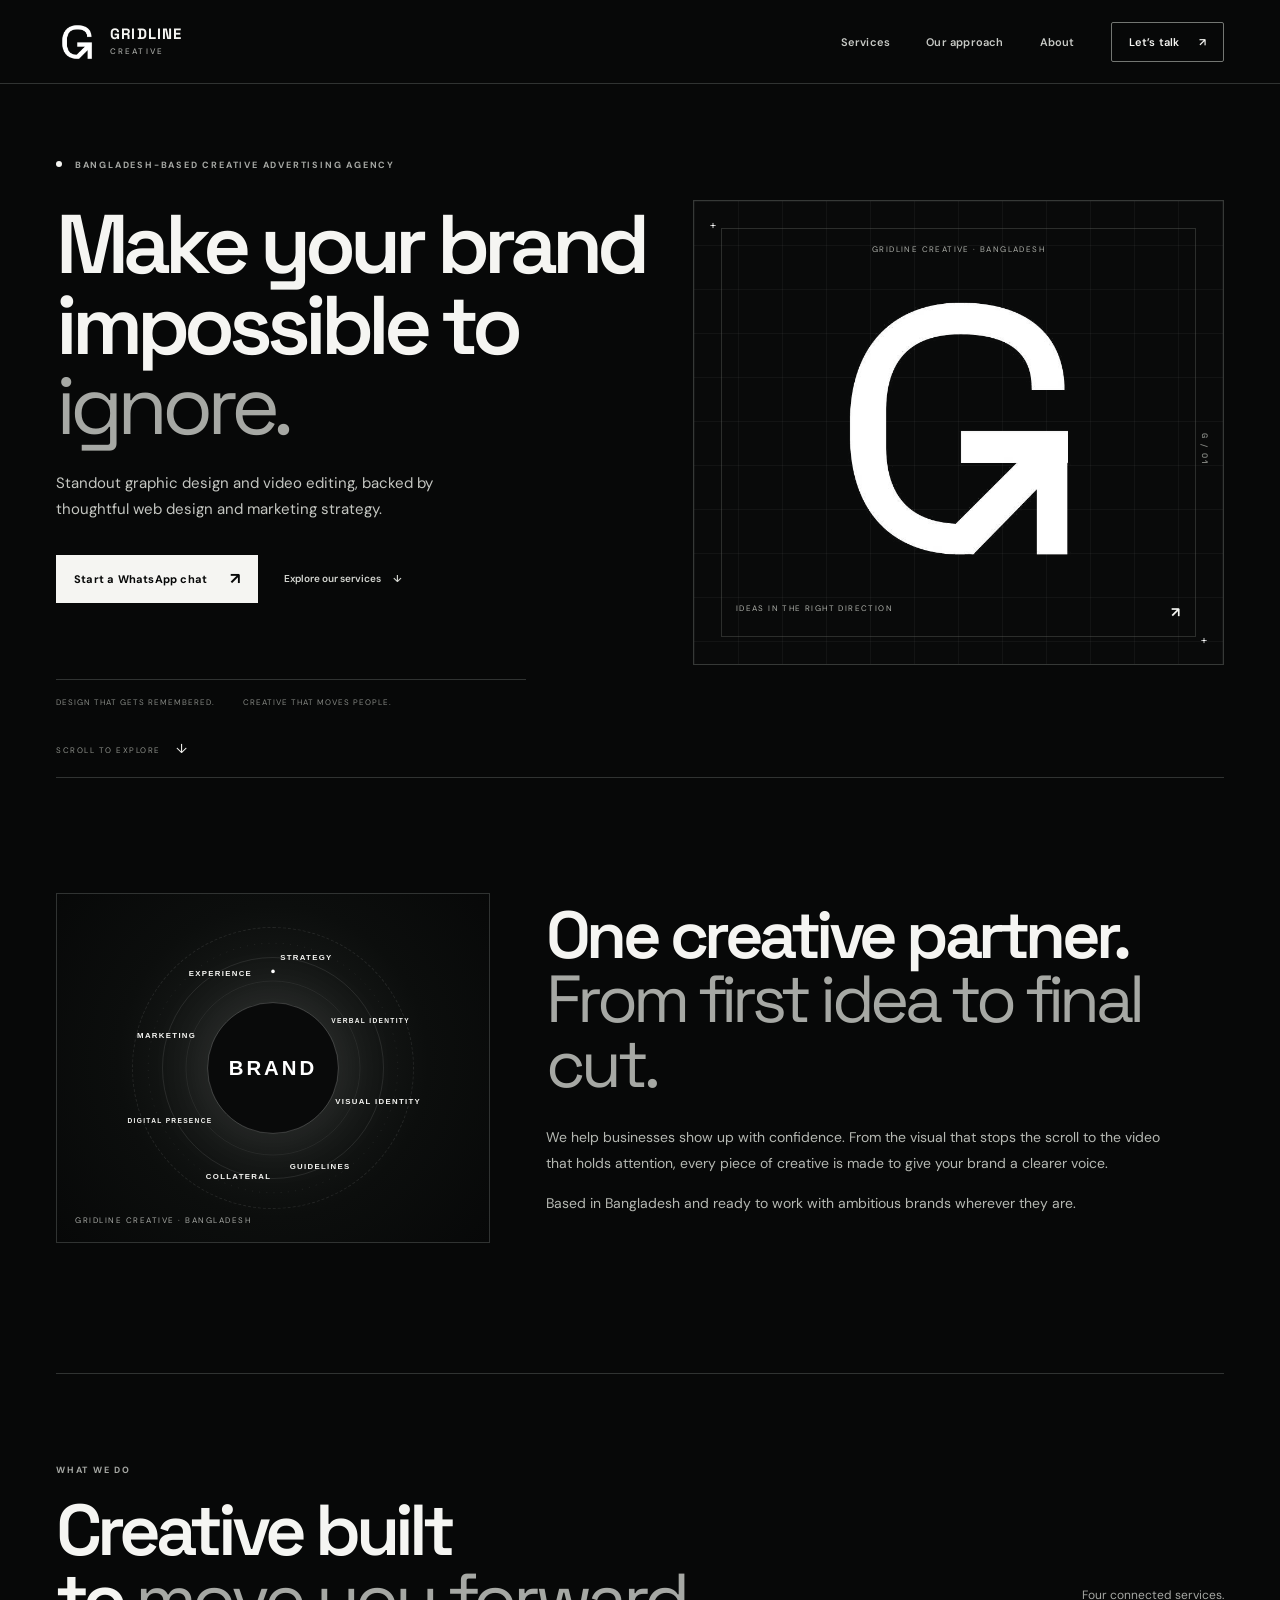
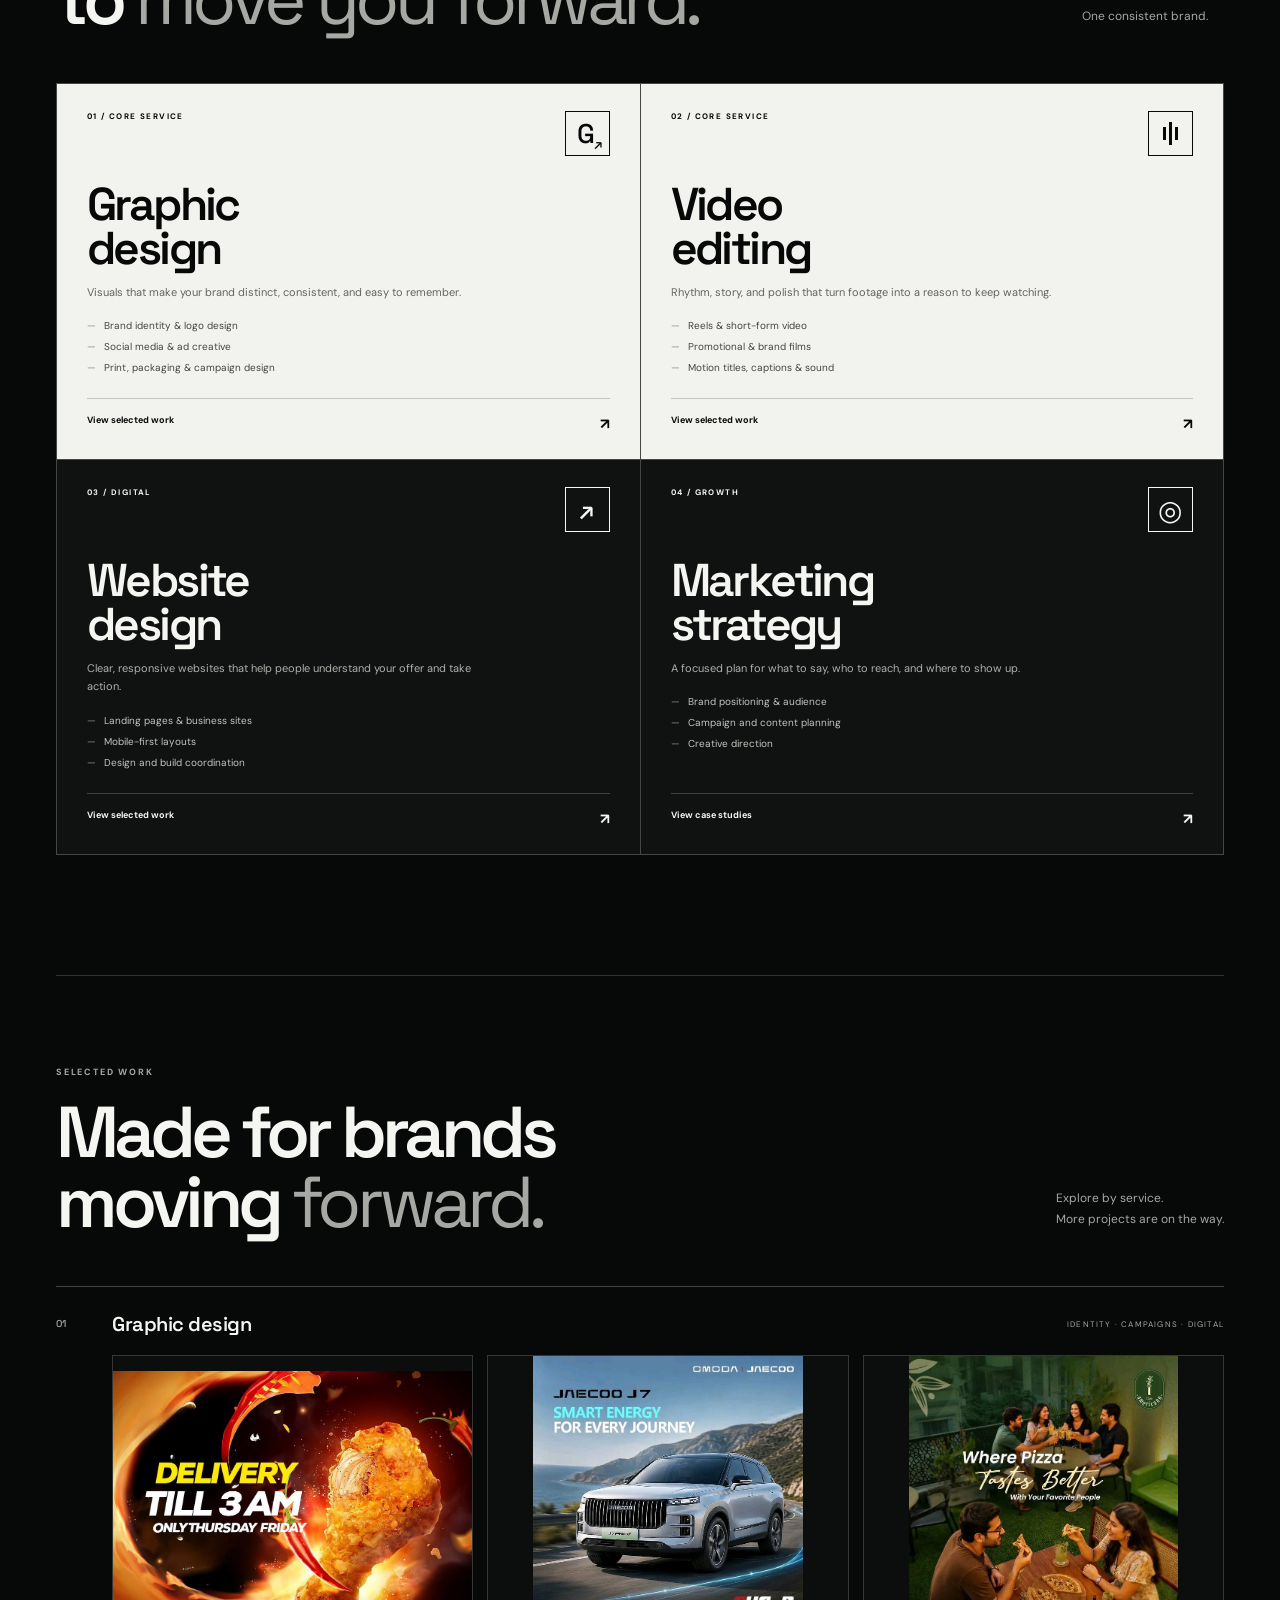
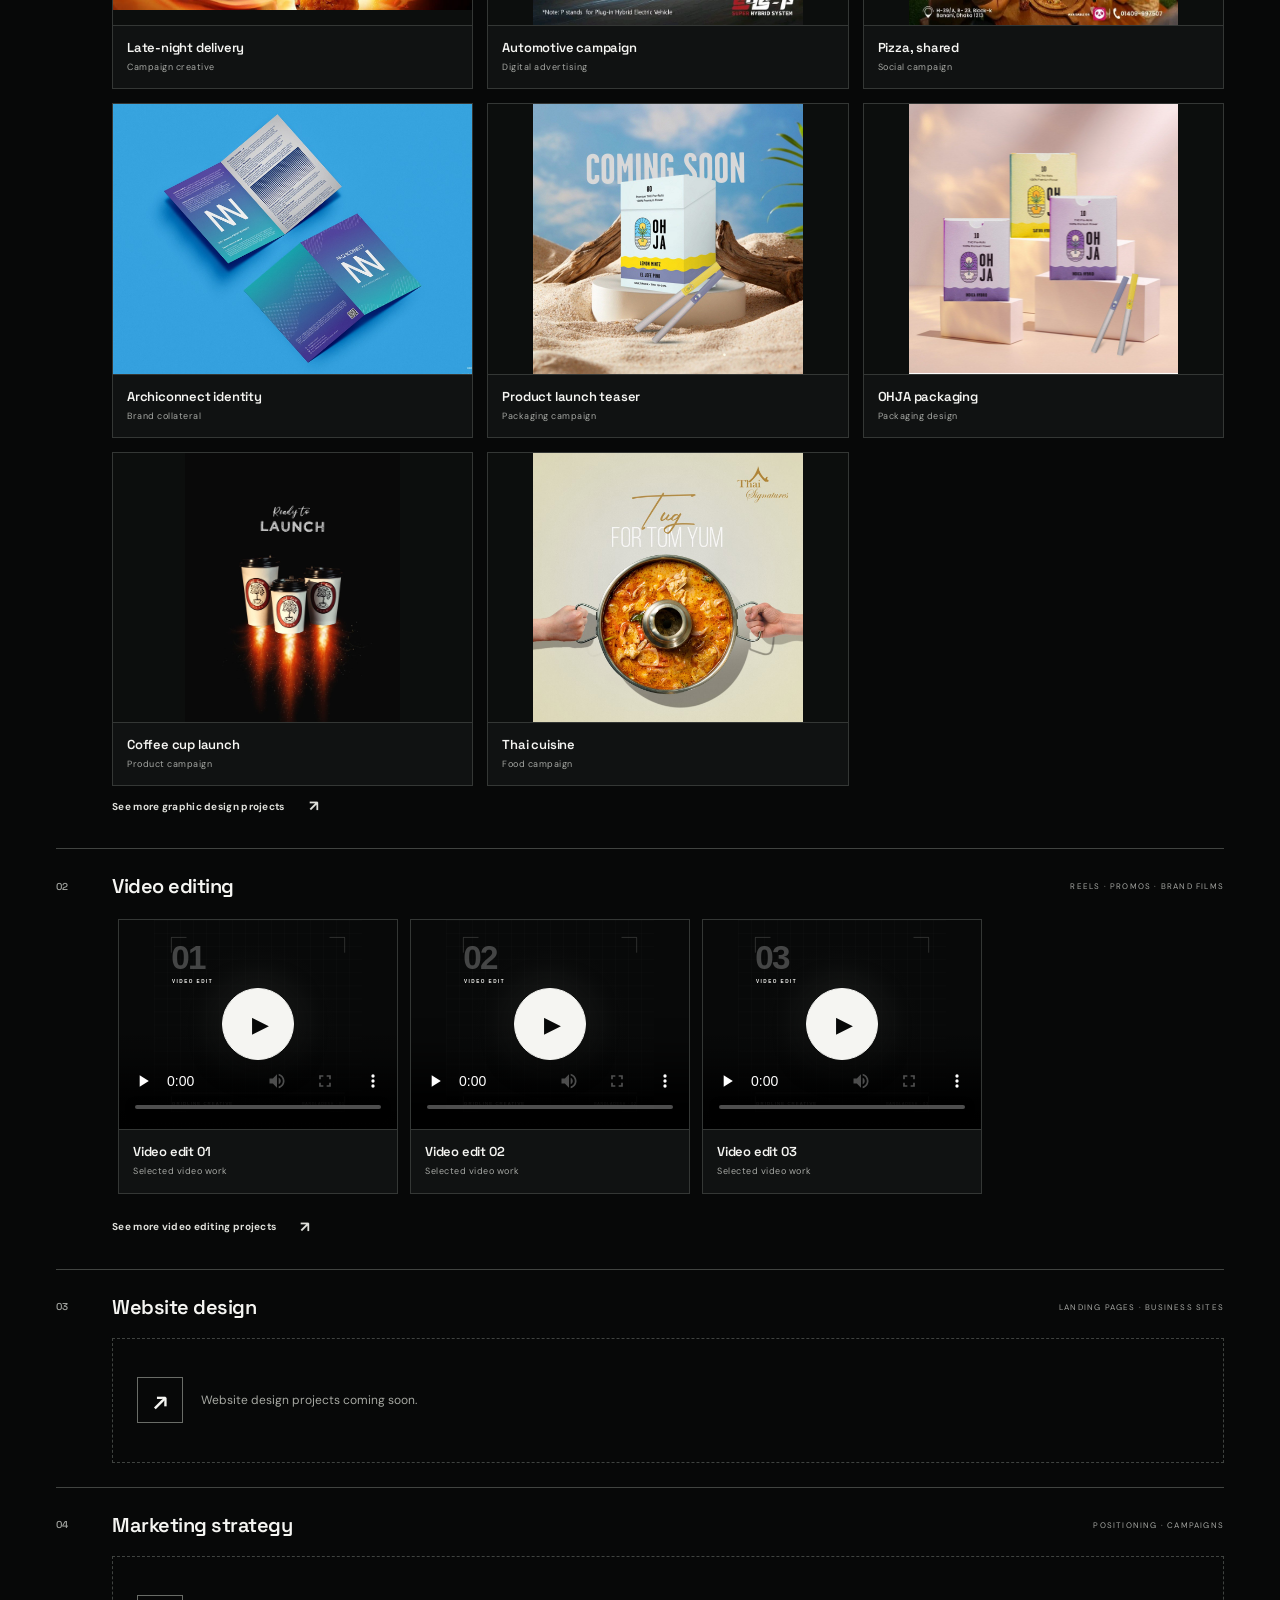
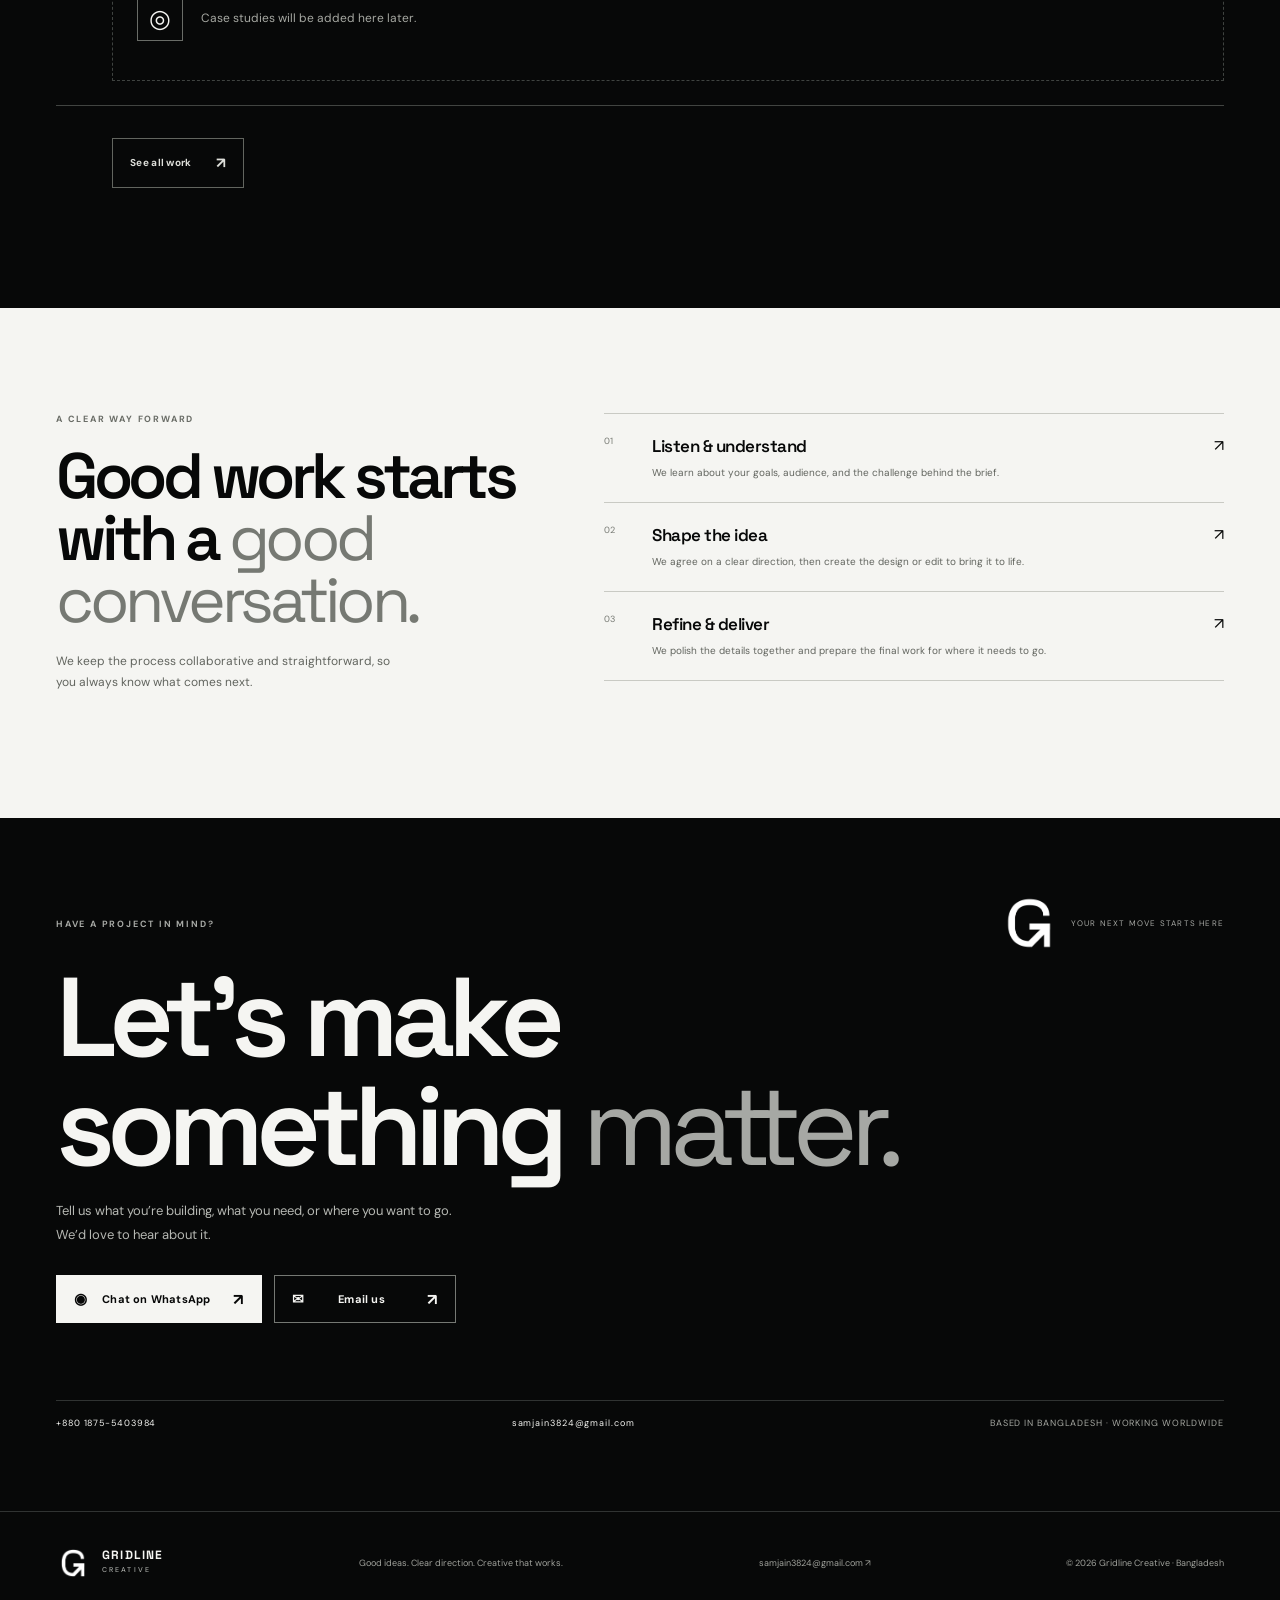
==== commit 9468a0af: "Show graphic work in two rows" ====
--- a/index.html
+++ b/index.html
@@ -58,7 +58,7 @@
 
     <section class="portfolio section-wrap" id="portfolio"><div class="section-heading"><div><p class="eyebrow">Selected work</p><h2>Made for brands<br>moving <span>forward.</span></h2></div><p>Explore by service.<br>More projects are on the way.</p></div>
       <div class="portfolio-list">
-        <section class="portfolio-group" id="graphic-work"><div class="portfolio-label"><span>01</span><h3>Graphic design</h3><span>IDENTITY · CAMPAIGNS · DIGITAL</span></div><div class="gallery-grid gallery-strip">
+        <section class="portfolio-group" id="graphic-work"><div class="portfolio-label"><span>01</span><h3>Graphic design</h3><span>IDENTITY · CAMPAIGNS · DIGITAL</span></div><div class="gallery-grid gallery-featured">
           <a class="gallery-card" href="assets/portfolio/graphic/night-delivery-campaign.jpg" target="_blank" rel="noopener noreferrer"><img src="assets/portfolio/graphic/night-delivery-campaign.jpg" alt="Dramatic late-night chicken delivery campaign artwork" loading="lazy"><span class="gallery-caption"><strong>Late-night delivery</strong><small>Campaign creative</small></span></a>
           <a class="gallery-card" href="assets/portfolio/graphic/automotive-energy-campaign.jpg" target="_blank" rel="noopener noreferrer"><img src="assets/portfolio/graphic/automotive-energy-campaign.jpg" alt="Electric SUV campaign featuring a vehicle on a mountain road" loading="lazy"><span class="gallery-caption"><strong>Automotive campaign</strong><small>Digital advertising</small></span></a>
           <a class="gallery-card" href="assets/portfolio/graphic/pizza-lifestyle-campaign.jpg" target="_blank" rel="noopener noreferrer"><img src="assets/portfolio/graphic/pizza-lifestyle-campaign.jpg" alt="Lifestyle social campaign showing friends sharing pizza" loading="lazy"><span class="gallery-caption"><strong>Pizza, shared</strong><small>Social campaign</small></span></a>
@@ -67,12 +67,12 @@
           <a class="gallery-card" href="assets/portfolio/graphic/ohja-packaging.jpg" target="_blank" rel="noopener noreferrer"><img src="assets/portfolio/graphic/ohja-packaging.jpg" alt="OHJA product packaging in a colorful studio composition" loading="lazy"><span class="gallery-caption"><strong>OHJA packaging</strong><small>Packaging design</small></span></a>
           <a class="gallery-card" href="assets/portfolio/graphic/coffee-cup-launch.jpg" target="_blank" rel="noopener noreferrer"><img src="assets/portfolio/graphic/coffee-cup-launch.jpg" alt="Three branded takeaway coffee cups ready to launch" loading="lazy"><span class="gallery-caption"><strong>Coffee cup launch</strong><small>Product campaign</small></span></a>
           <a class="gallery-card" href="assets/portfolio/graphic/thai-cuisine-campaign.jpg" target="_blank" rel="noopener noreferrer"><img src="assets/portfolio/graphic/thai-cuisine-campaign.jpg" alt="Overhead Thai cuisine campaign with a shared bowl of food" loading="lazy"><span class="gallery-caption"><strong>Thai cuisine</strong><small>Food campaign</small></span></a>
-        </div><a class="portfolio-more" href="portfolio.html#graphic-work">See more graphic design <span>↗</span></a></section>
+        </div><a class="portfolio-more" href="portfolio.html#graphic-work">See more graphic design projects <span>↗</span></a></section>
         <section class="portfolio-group" id="video-work"><div class="portfolio-label"><span>02</span><h3>Video editing</h3><span>REELS · PROMOS · BRAND FILMS</span></div><div class="gallery-grid gallery-strip video-strip">
           <article class="gallery-card video-card"><video controls preload="none" playsinline poster="assets/portfolio/video/video-edit-01-poster.svg" aria-label="Play video editing sample 1"><source src="assets/portfolio/video/video-edit-01.mp4" type="video/mp4">Your browser does not support HTML video.</video><span class="gallery-caption"><strong>Video edit 01</strong><small>Selected video work</small></span></article>
           <article class="gallery-card video-card"><video controls preload="none" playsinline poster="assets/portfolio/video/video-edit-02-poster.svg" aria-label="Play video editing sample 2"><source src="assets/portfolio/video/video-edit-02.mp4" type="video/mp4">Your browser does not support HTML video.</video><span class="gallery-caption"><strong>Video edit 02</strong><small>Selected video work</small></span></article>
           <article class="gallery-card video-card"><video controls preload="none" playsinline poster="assets/portfolio/video/video-edit-03-poster.svg" aria-label="Play video editing sample 3"><source src="assets/portfolio/video/video-edit-03.mp4" type="video/mp4">Your browser does not support HTML video.</video><span class="gallery-caption"><strong>Video edit 03</strong><small>Selected video work</small></span></article>
-        </div><a class="portfolio-more" href="portfolio.html#video-work">See more video work <span>↗</span></a></section>
+        </div><a class="portfolio-more" href="portfolio.html#video-work">See more video editing projects <span>↗</span></a></section>
         <section class="portfolio-group" id="website-work"><div class="portfolio-label"><span>03</span><h3>Website design</h3><span>LANDING PAGES · BUSINESS SITES</span></div><div class="gallery-empty"><span class="gallery-symbol">↗</span><p>Website design projects coming soon.</p></div></section>
         <section class="portfolio-group" id="strategy-work"><div class="portfolio-label"><span>04</span><h3>Marketing strategy</h3><span>POSITIONING · CAMPAIGNS</span></div><div class="gallery-empty"><span class="gallery-symbol">◎</span><p>Case studies will be added here later.</p></div></section>
       </div>
@@ -90,4 +90,3 @@
 
 
 
-
